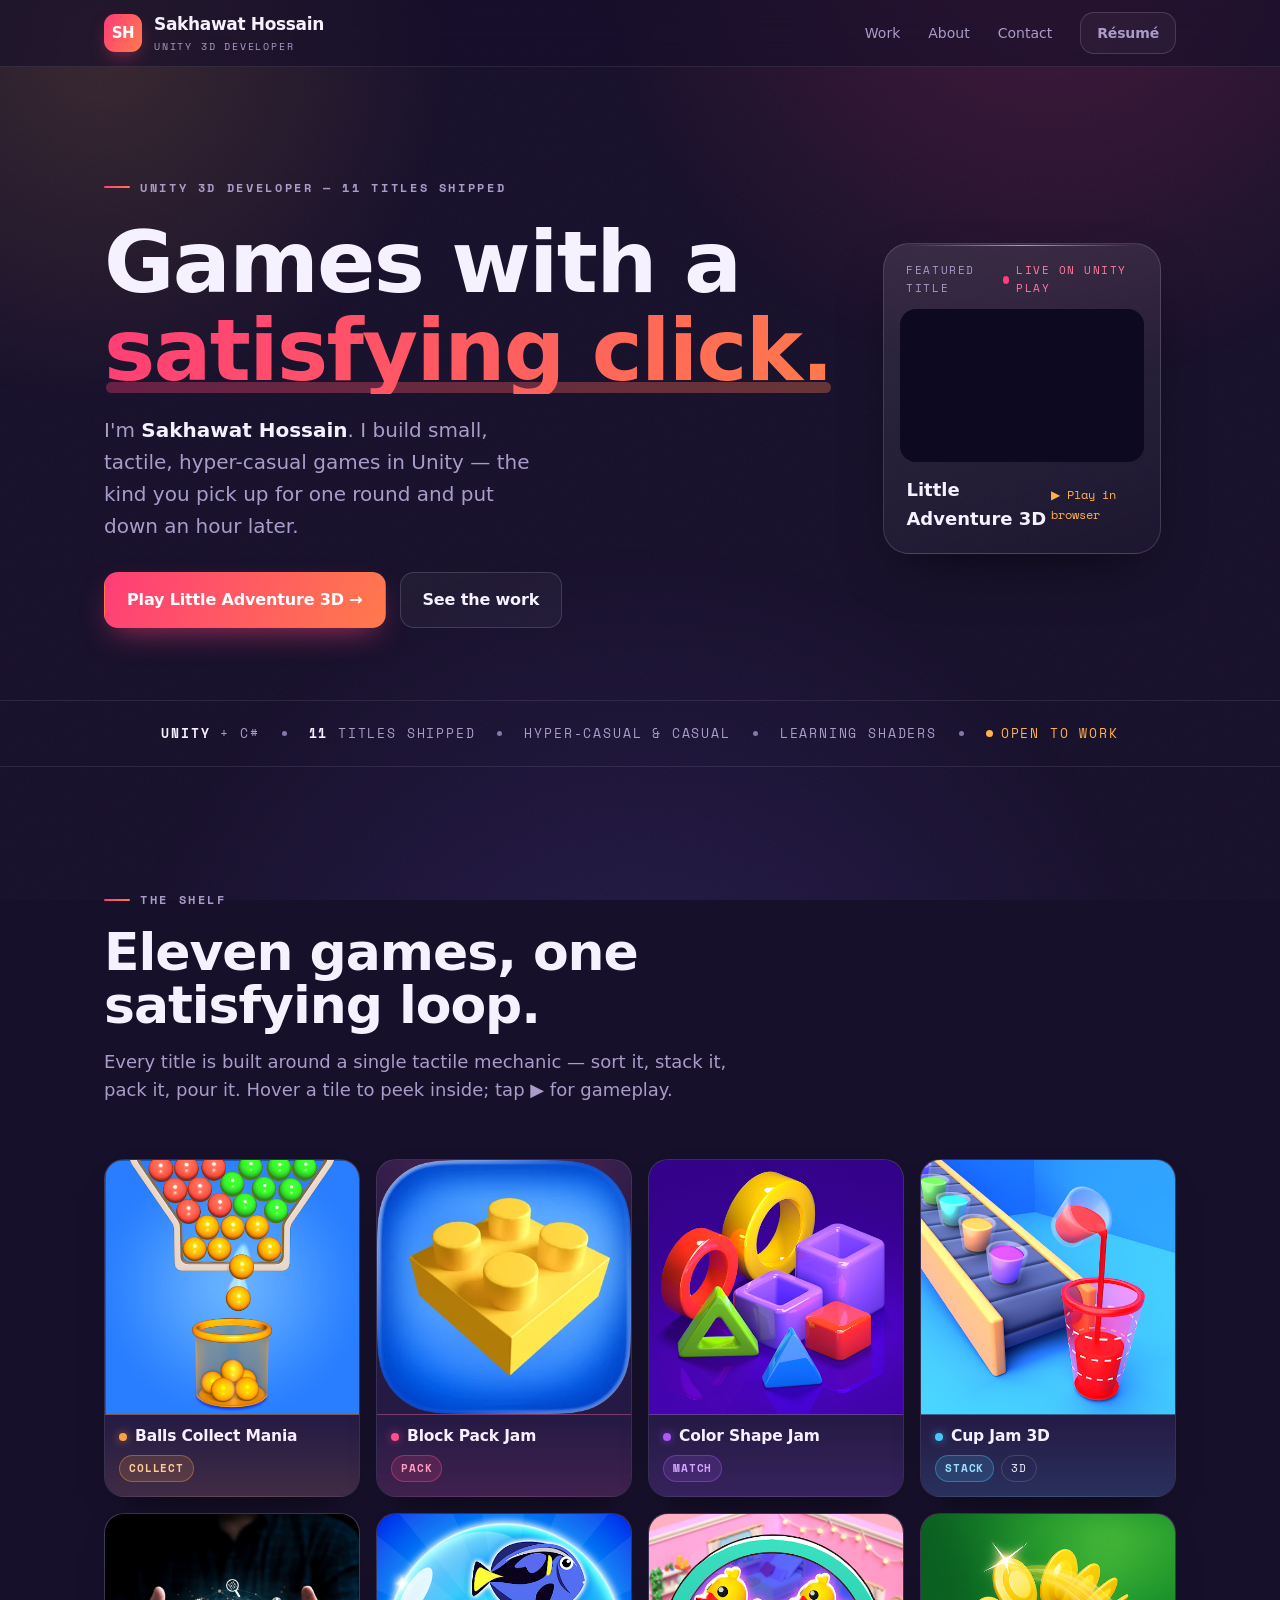
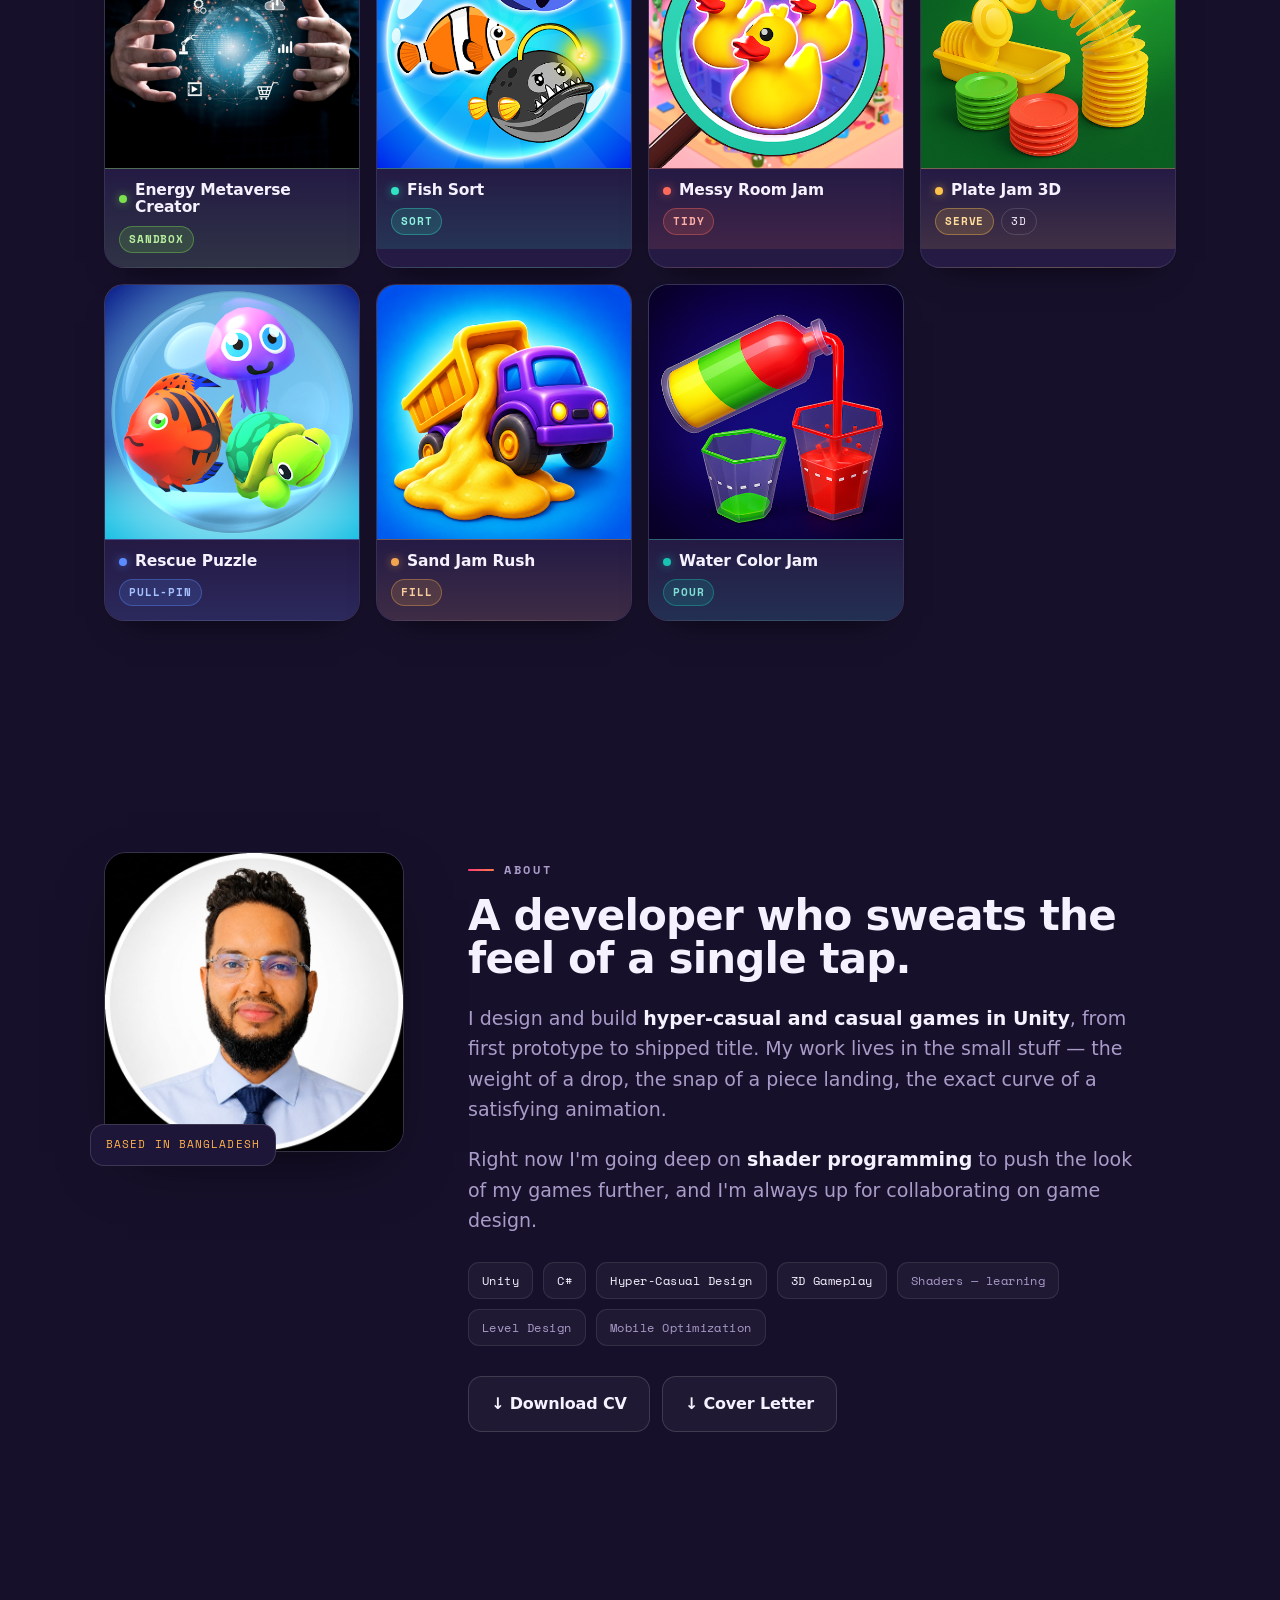
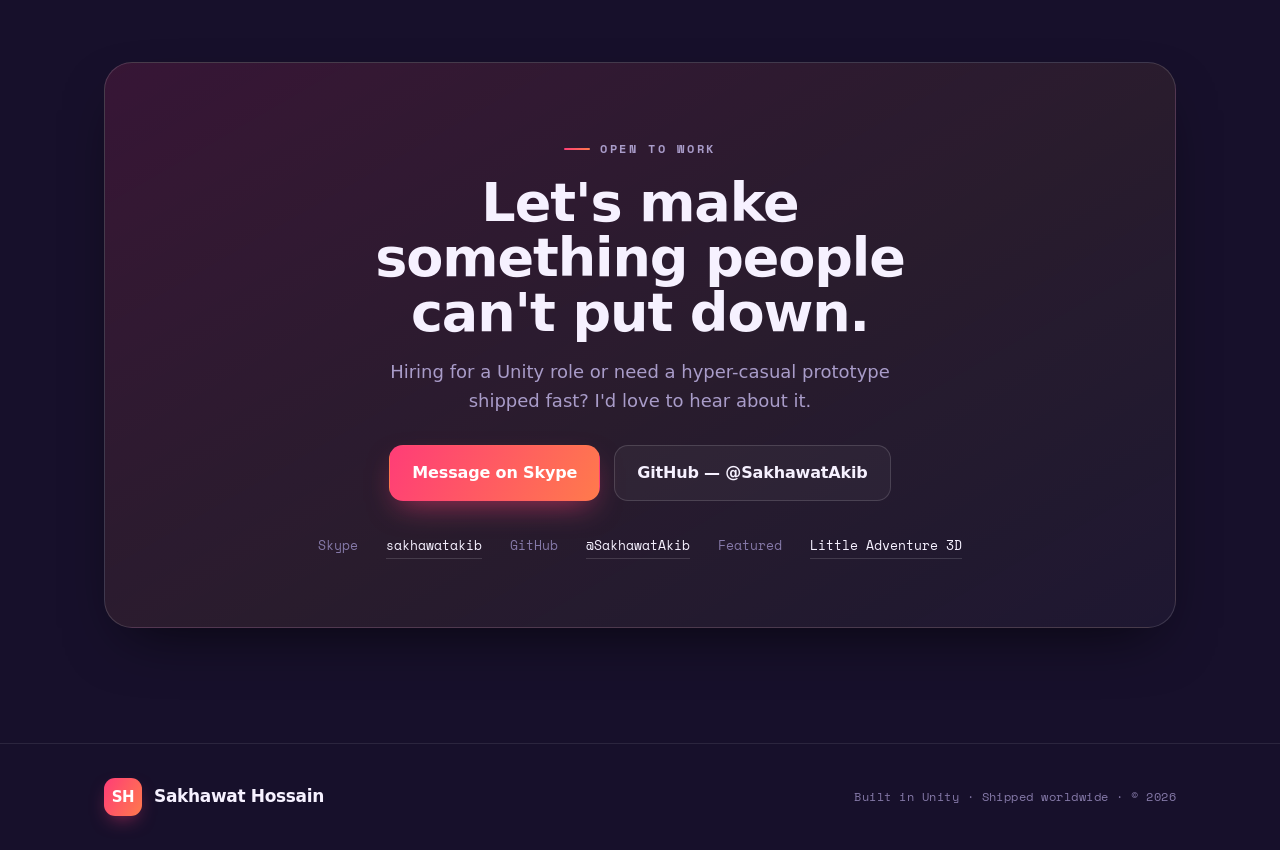
==== index.html @ 4f4357bd "version 1" ====
<!doctype html>
<html lang="en">
<head>
<meta charset="utf-8">
<meta name="viewport" content="width=device-width, initial-scale=1">
<title>Sakhawat Hossain — Unity 3D Game Developer</title>
<meta name="description" content="Sakhawat Hossain — Unity 3D developer building small, tactile, hyper-casual games. Eleven titles shipped, featuring Little Adventure 3D on Unity Play.">

<link rel="preconnect" href="https://api.fontshare.com" crossorigin>
<link href="https://api.fontshare.com/v2/css?f[]=cabinet-grotesk@800,700,500&f[]=satoshi@400,500,700,900&display=swap" rel="stylesheet">
<link rel="preconnect" href="https://fonts.googleapis.com">
<link rel="preconnect" href="https://fonts.gstatic.com" crossorigin>
<link href="https://fonts.googleapis.com/css2?family=Space+Mono:wght@400;700&display=swap" rel="stylesheet">

<style>
:root{
  --ink:#17102B;
  --ink-2:#1E1638;
  --ink-3:#271C48;
  --card:#241A44;
  --line:rgba(255,255,255,.09);
  --line-2:rgba(255,255,255,.14);
  --cream:#F6F1FF;
  --muted:#A99CC9;
  --muted-2:#8579A8;
  --pink:#FF3D77;
  --pink-2:#FF7A9E;
  --tang:#FFB24C;
  --grad:linear-gradient(118deg,#FF3D77 0%,#FF7A4C 100%);
  --shadow:0 24px 60px -24px rgba(0,0,0,.7);
  --pad:clamp(20px,5vw,64px);
  --maxw:1200px;
  --disp:"Cabinet Grotesk",system-ui,sans-serif;
  --body:"Satoshi",system-ui,sans-serif;
  --mono:"Space Mono",ui-monospace,monospace;
}

*{box-sizing:border-box}
html{scroll-behavior:smooth}
body{
  margin:0;
  background:var(--ink);
  color:var(--cream);
  font-family:var(--body);
  font-size:17px;
  line-height:1.6;
  -webkit-font-smoothing:antialiased;
  overflow-x:hidden;
}
/* ambient light + faint tactile grain */
body::before{
  content:"";position:fixed;inset:0;z-index:-2;pointer-events:none;
  background:
    radial-gradient(60vw 60vw at 82% -8%, rgba(255,61,119,.20), transparent 60%),
    radial-gradient(50vw 50vw at 8% 6%, rgba(255,178,76,.14), transparent 55%),
    radial-gradient(70vw 70vw at 50% 120%, rgba(120,90,255,.16), transparent 60%);
}
body::after{
  content:"";position:fixed;inset:0;z-index:-1;pointer-events:none;opacity:.035;
  background-image:url("data:image/svg+xml,%3Csvg xmlns='http://www.w3.org/2000/svg' width='140' height='140'%3E%3Cfilter id='n'%3E%3CfeTurbulence type='fractalNoise' baseFrequency='0.85' numOctaves='2'/%3E%3C/filter%3E%3Crect width='100%25' height='100%25' filter='url(%23n)'/%3E%3C/svg%3E");
}

a{color:inherit;text-decoration:none}
img{max-width:100%;display:block}
h1,h2,h3{margin:0;font-family:var(--disp);font-weight:800;letter-spacing:-.02em;line-height:1.02}

.wrap{max-width:var(--maxw);margin:0 auto;padding-left:var(--pad);padding-right:var(--pad)}

.eyebrow{
  font-family:var(--mono);font-size:12px;font-weight:700;letter-spacing:.22em;
  text-transform:uppercase;color:var(--muted);display:inline-flex;align-items:center;gap:10px;
}
.eyebrow::before{content:"";width:26px;height:2px;background:var(--grad);border-radius:2px}

.btn{
  display:inline-flex;align-items:center;gap:.55em;
  font-family:var(--disp);font-weight:700;font-size:16px;letter-spacing:-.01em;
  padding:14px 22px;border-radius:14px;border:1px solid transparent;cursor:pointer;
  transition:transform .12s cubic-bezier(.2,.8,.2,1), box-shadow .2s, background .2s;
}
.btn-primary{background:var(--grad);color:#fff;box-shadow:0 12px 30px -10px rgba(255,61,119,.6)}
.btn-primary:hover{transform:translateY(-2px)}
.btn-primary:active{transform:translateY(1px) scale(.99)}
.btn-ghost{background:rgba(255,255,255,.04);border-color:var(--line-2);color:var(--cream)}
.btn-ghost:hover{background:rgba(255,255,255,.09);transform:translateY(-2px)}

/* ---------- top bar ---------- */
.topbar{
  position:sticky;top:0;z-index:50;
  backdrop-filter:blur(14px);background:rgba(23,16,43,.62);
  border-bottom:1px solid var(--line);
}
.topbar .wrap{display:flex;align-items:center;justify-content:space-between;height:66px}
.brand{display:flex;align-items:center;gap:12px;font-family:var(--disp);font-weight:800;letter-spacing:-.02em}
.monogram{
  width:38px;height:38px;border-radius:11px;background:var(--grad);
  display:grid;place-items:center;color:#fff;font-size:15px;box-shadow:0 8px 20px -8px rgba(255,61,119,.7);
}
.brand small{display:block;font-family:var(--mono);font-size:10px;font-weight:400;letter-spacing:.18em;color:var(--muted);text-transform:uppercase}
.nav{display:flex;align-items:center;gap:28px}
.nav a{font-size:14px;color:var(--muted);transition:color .18s}
.nav a:hover{color:var(--cream)}
.nav .btn{padding:9px 16px;font-size:14px}
@media (max-width:760px){.nav a.navlink{display:none}}

/* ---------- hero ---------- */
.hero{padding:clamp(48px,8vw,104px) 0 clamp(40px,6vw,72px)}
.hero-grid{display:grid;grid-template-columns:1.05fr .95fr;gap:clamp(28px,4vw,56px);align-items:center}
@media (max-width:900px){.hero-grid{grid-template-columns:1fr;gap:36px}}

/* orchestrated load-in */
@keyframes heroIn{from{opacity:0;transform:translateY(22px)}to{opacity:1;transform:none}}
.hero-copy .eyebrow,
.hero-copy .lede,
.hero-copy .hero-cta,
.hero h1 .line{opacity:0;animation:heroIn .82s cubic-bezier(.2,.8,.2,1) forwards}
.hero-copy .eyebrow{animation-delay:.04s}
.hero h1 .line.l1{animation-delay:.14s}
.hero h1 .line.l2{animation-delay:.26s}
.hero-copy .lede{animation-delay:.44s}
.hero-copy .hero-cta{animation-delay:.56s}

.hero h1{font-size:clamp(44px,7.4vw,86px);margin:22px 0 20px}
.hero h1 .line{display:block}

/* interactive "satisfying click." */
.click{
  position:relative;display:inline-block;cursor:pointer;white-space:nowrap;
  color:transparent;background:var(--grad);-webkit-background-clip:text;background-clip:text;
  transition:filter .2s;
}
.click:hover{filter:brightness(1.1) saturate(1.06)}
.click.pop{animation:clickpop .42s cubic-bezier(.2,1.7,.4,1)}
@keyframes clickpop{0%{transform:scale(1)}28%{transform:scale(.93)}100%{transform:scale(1)}}
.click::after{
  content:"";position:absolute;left:.02em;right:.02em;bottom:.02em;height:.13em;border-radius:99px;
  background:var(--grad);opacity:.34;transform:scaleX(0);transform-origin:left;
  animation:underline 1s .55s cubic-bezier(.2,.8,.2,1) forwards;
}
@keyframes underline{to{transform:scaleX(1)}}
.click .ring{
  position:absolute;width:12px;height:12px;border-radius:50%;border:2px solid var(--pink-2);
  transform:translate(-50%,-50%);pointer-events:none;opacity:.85;
}
@keyframes ringout{to{width:190px;height:190px;opacity:0;border-color:var(--tang)}}

.hero .lede{font-size:clamp(17px,2.1vw,20px);color:var(--muted);max-width:34ch;margin:0 0 30px}
.hero .lede b{color:var(--cream);font-weight:700}
.hero-cta{display:flex;flex-wrap:wrap;gap:14px}

/* featured device */
.feature-wrap{opacity:0;animation:heroIn .9s .48s cubic-bezier(.2,.8,.2,1) forwards}
.feature{
  position:relative;border-radius:26px;padding:16px;
  background:linear-gradient(160deg,rgba(255,255,255,.1),rgba(255,255,255,.02));
  border:1px solid var(--line-2);box-shadow:var(--shadow);
  animation:floaty 7s ease-in-out 1.5s infinite;
}
.feature::before{content:"";position:absolute;left:24px;right:24px;top:1px;height:1px;background:linear-gradient(90deg,transparent,rgba(255,255,255,.55),transparent)}
@keyframes floaty{0%,100%{transform:translateY(0)}50%{transform:translateY(-9px)}}
.feature-label{
  display:flex;align-items:center;justify-content:space-between;
  font-family:var(--mono);font-size:11px;letter-spacing:.14em;text-transform:uppercase;color:var(--muted);
  padding:2px 6px 12px;
}
.feature-label .live{display:inline-flex;align-items:center;gap:7px;color:var(--pink-2)}
.feature-label .dot{width:8px;height:8px;border-radius:50%;background:var(--pink);box-shadow:0 0 0 0 rgba(255,61,119,.7);animation:pulse 2s infinite}
@keyframes pulse{70%{box-shadow:0 0 0 9px rgba(255,61,119,0)}100%{box-shadow:0 0 0 0 rgba(255,61,119,0)}}
.feature-screen{position:relative;display:block;border-radius:16px;overflow:hidden;aspect-ratio:16/10;background:#0d0920}
.feature-screen video{width:100%;height:100%;object-fit:cover;transition:transform .5s}
.feature:hover .feature-screen video{transform:scale(1.04)}
.feature-screen .pbtn{position:absolute;inset:0;display:grid;place-items:center;background:rgba(13,9,32,.22);opacity:0;transition:opacity .3s}
.feature:hover .feature-screen .pbtn,.feature-screen:focus-visible .pbtn{opacity:1}
.feature-screen .pbtn i{
  width:64px;height:64px;border-radius:50%;background:rgba(255,255,255,.18);backdrop-filter:blur(8px);
  border:1px solid rgba(255,255,255,.6);display:grid;place-items:center;color:#fff;font-size:19px;
  padding-left:5px;transform:scale(.82);transition:transform .3s;
}
.feature:hover .feature-screen .pbtn i{transform:scale(1)}
.feature-foot{display:flex;align-items:center;justify-content:space-between;padding:14px 6px 4px}
.feature-foot .t{font-family:var(--disp);font-weight:700;font-size:18px}
.feature-foot .play{font-family:var(--mono);font-size:12px;color:var(--tang);display:inline-flex;gap:6px;align-items:center}

/* ---------- spec line ---------- */
.stats{border-top:1px solid var(--line);border-bottom:1px solid var(--line)}
.specline{
  display:flex;flex-wrap:wrap;align-items:center;justify-content:center;gap:12px 22px;
  padding:22px 0;margin:0;
  font-family:var(--mono);font-size:13px;letter-spacing:.14em;text-transform:uppercase;color:var(--muted);
}
.specline span{white-space:nowrap}
.specline b{color:var(--cream);font-weight:700}
.specline .ok{color:var(--tang);display:inline-flex;align-items:center;gap:8px}
.specline .ok::before{content:"";width:7px;height:7px;border-radius:50%;background:var(--tang);box-shadow:0 0 0 0 rgba(255,178,76,.6);animation:pulse 2.4s infinite}
.specline i{width:5px;height:5px;border-radius:50%;background:var(--muted-2);flex:0 0 auto}
@media (max-width:560px){.specline i{display:none}}

/* ---------- section scaffold ---------- */
.section{padding:clamp(64px,9vw,120px) 0}
.section-head{max-width:640px;margin-bottom:clamp(34px,5vw,54px)}
.section-head h2{font-size:clamp(32px,5vw,52px);margin:16px 0 0}
.section-head p{color:var(--muted);font-size:18px;margin:16px 0 0}

/* ---------- the shelf (game grid) ---------- */
.shelf{display:grid;grid-template-columns:repeat(4,1fr);gap:16px}
@media (max-width:1000px){.shelf{grid-template-columns:repeat(3,1fr)}}
@media (max-width:680px){.shelf{grid-template-columns:repeat(2,1fr)}}
@media (max-width:420px){.shelf{grid-template-columns:1fr}}

.tile{
  position:relative;border-radius:20px;overflow:hidden;
  background:
    radial-gradient(120% 90% at 50% -10%, color-mix(in srgb,var(--hue) 26%, transparent), transparent 60%),
    var(--card);
  border:1px solid var(--line);
  box-shadow:0 16px 34px -22px rgba(0,0,0,.9);
  transition:transform .22s cubic-bezier(.2,.9,.2,1.2), box-shadow .22s, border-color .22s;
  cursor:pointer;
  /* snap-in initial state (JS toggles .in) */
  opacity:0;transform:translateY(26px) scale(.94);
}
.tile.in{opacity:1;transform:none;transition:opacity .5s ease, transform .62s cubic-bezier(.18,1.25,.35,1)}
.tile:hover{transform:translateY(-6px);border-color:color-mix(in srgb,var(--hue) 60%, var(--line-2));box-shadow:0 26px 50px -22px color-mix(in srgb,var(--hue) 55%, black)}

.tile-art{position:relative;aspect-ratio:1/1;overflow:hidden}
.tile-art img{position:absolute;inset:0;width:100%;height:100%;object-fit:cover}
.tile-icon{z-index:1;transition:transform .4s, opacity .4s}
.tile-shot{opacity:0;transform:scale(1.06);transition:opacity .4s, transform .6s}
.tile:hover .tile-icon{opacity:0;transform:scale(1.08)}
.tile:hover .tile-shot{opacity:1;transform:scale(1)}

.tile-meta{
  display:flex;flex-direction:column;gap:9px;padding:13px 14px 14px;
  background:linear-gradient(0deg, color-mix(in srgb,var(--hue) 13%, var(--card)), var(--card));
  border-top:1px solid color-mix(in srgb,var(--hue) 24%, var(--line));
}
.tile-name{
  font-family:var(--disp);font-weight:700;font-size:15.5px;letter-spacing:-.01em;line-height:1.14;
  display:flex;align-items:center;gap:8px;
}
.tile-name::before{content:"";width:8px;height:8px;border-radius:50%;background:var(--hue);flex:0 0 auto;box-shadow:0 0 10px -1px var(--hue)}
.tile-tags{display:flex;gap:7px;flex-wrap:wrap}
.mtag{
  font-family:var(--mono);font-size:10.5px;font-weight:700;letter-spacing:.08em;text-transform:uppercase;
  padding:4px 9px;border-radius:999px;
  color:color-mix(in srgb, var(--hue) 55%, white);
  background:color-mix(in srgb, var(--hue) 15%, transparent);
  border:1px solid color-mix(in srgb, var(--hue) 38%, transparent);
}
.dim{
  font-family:var(--mono);font-size:10.5px;letter-spacing:.08em;text-transform:uppercase;
  padding:4px 9px;border-radius:999px;color:var(--cream);border:1px solid var(--line-2);
}
.tile-play{
  position:absolute;top:12px;right:12px;z-index:4;width:36px;height:36px;border-radius:50%;
  display:grid;place-items:center;font-size:12px;color:#0d0920;background:rgba(255,255,255,.92);
  opacity:0;transform:scale(.7);transition:opacity .22s, transform .22s;
}
.tile:hover .tile-play,.tile:focus-within .tile-play{opacity:1;transform:scale(1)}
.tile-play:hover{background:#fff}

/* ---------- about ---------- */
.about-grid{display:grid;grid-template-columns:300px 1fr;gap:clamp(30px,5vw,64px);align-items:start}
@media (max-width:800px){.about-grid{grid-template-columns:1fr;gap:34px}}
.portrait{position:relative}
.portrait img{border-radius:22px;border:1px solid var(--line-2);box-shadow:var(--shadow);width:100%;aspect-ratio:1/1;object-fit:cover}
.portrait .badge{
  position:absolute;bottom:-14px;left:-14px;background:var(--ink-2);border:1px solid var(--line-2);
  border-radius:14px;padding:11px 15px;font-family:var(--mono);font-size:11px;letter-spacing:.1em;
  text-transform:uppercase;color:var(--tang);box-shadow:var(--shadow);
}
.about-body p{font-size:19px;color:var(--muted);margin:0 0 20px;max-width:56ch}
.about-body p b{color:var(--cream);font-weight:700}
.chips{display:flex;flex-wrap:wrap;gap:10px;margin:26px 0 30px}
.chip{
  font-family:var(--mono);font-size:12px;letter-spacing:.04em;padding:8px 13px;border-radius:11px;
  background:rgba(255,255,255,.04);border:1px solid var(--line);color:var(--cream);
}
.chip.soft{color:var(--muted)}
.dl-row{display:flex;flex-wrap:wrap;gap:12px}

/* ---------- contact ---------- */
.contact{position:relative}
.contact-card{
  border-radius:28px;padding:clamp(34px,6vw,68px);
  background:linear-gradient(150deg,rgba(255,61,119,.14),rgba(255,178,76,.08) 55%,rgba(255,255,255,.03));
  border:1px solid var(--line-2);box-shadow:var(--shadow);text-align:center;
}
.contact-card h2{font-size:clamp(30px,5vw,54px);max-width:16ch;margin:16px auto 0}
.contact-card p{color:var(--muted);font-size:18px;margin:18px auto 30px;max-width:44ch}
.contact-cta{display:flex;flex-wrap:wrap;gap:14px;justify-content:center}
.reachrow{display:flex;flex-wrap:wrap;gap:8px 28px;justify-content:center;margin-top:34px;font-family:var(--mono);font-size:13px;color:var(--muted)}
.reachrow a{color:var(--cream);border-bottom:1px solid var(--line-2);padding-bottom:2px}
.reachrow a:hover{border-color:var(--pink)}
.reachrow span{color:var(--muted-2)}

/* ---------- footer ---------- */
footer{border-top:1px solid var(--line);padding:34px 0}
footer .wrap{display:flex;flex-wrap:wrap;gap:14px;align-items:center;justify-content:space-between}
footer .fnote{font-family:var(--mono);font-size:12px;color:var(--muted-2);letter-spacing:.04em}

/* ---------- video lightbox ---------- */
.lightbox{position:fixed;inset:0;z-index:100;display:none;place-items:center;padding:clamp(16px,4vw,40px);
  background:rgba(8,5,20,.84);backdrop-filter:blur(12px)}
.lightbox.open{display:grid;animation:lbin .24s ease}
@keyframes lbin{from{opacity:0}to{opacity:1}}
.lb-stage{position:relative;width:min(880px,100%);animation:lbpop .34s cubic-bezier(.2,1.3,.4,1)}
@keyframes lbpop{from{opacity:0;transform:translateY(14px) scale(.97)}to{opacity:1;transform:none}}
.lb-title{font-family:var(--mono);font-size:12px;letter-spacing:.16em;text-transform:uppercase;color:var(--muted);margin-bottom:12px;text-align:center}
.lb-title b{color:var(--cream);font-weight:700}
.lb-stage video{width:100%;max-height:74vh;border-radius:16px;background:#000;border:1px solid var(--line-2);box-shadow:var(--shadow);display:block}
.lb-close{position:fixed;top:18px;right:20px;width:46px;height:46px;border-radius:50%;
  background:rgba(255,255,255,.08);border:1px solid var(--line-2);color:var(--cream);font-size:17px;cursor:pointer;z-index:101;
  display:grid;place-items:center;transition:background .2s,transform .2s}
.lb-close:hover{background:rgba(255,255,255,.18);transform:rotate(90deg)}

:focus-visible{outline:3px solid var(--pink-2);outline-offset:3px;border-radius:6px}

@media (prefers-reduced-motion:reduce){
  html{scroll-behavior:auto}
  *,*::before,*::after{animation-duration:.001ms!important;animation-iteration-count:1!important;transition-duration:.001ms!important}
  .tile{opacity:1;transform:none}
  .feature-wrap,.hero-copy .eyebrow,.hero-copy .lede,.hero-copy .hero-cta,.hero h1 .line{opacity:1}
}
</style>
</head>
<body>

<header class="topbar">
  <div class="wrap">
    <a class="brand" href="#top">
      <span class="monogram">SH</span>
      <span>Sakhawat Hossain<small>Unity 3D Developer</small></span>
    </a>
    <nav class="nav">
      <a class="navlink" href="#work">Work</a>
      <a class="navlink" href="#about">About</a>
      <a class="navlink" href="#contact">Contact</a>
      <a class="btn btn-ghost" href="Sakhawat_Hossain_CV.pdf" target="_blank" rel="noopener">Résumé</a>
    </nav>
  </div>
</header>

<main id="top">

  <!-- HERO -->
  <section class="hero">
    <div class="wrap hero-grid">
      <div class="hero-copy">
        <span class="eyebrow">Unity 3D Developer — 11 Titles Shipped</span>
        <h1>
          <span class="line l1">Games with a</span>
          <span class="line l2"><span class="click" tabindex="0" role="button" aria-label="satisfying click — tap for a satisfying pop">satisfying click.</span></span>
        </h1>
        <p class="lede">I'm <b>Sakhawat Hossain</b>. I build small, tactile, hyper-casual games in Unity — the kind you pick up for one round and put down an hour later.</p>
        <div class="hero-cta">
          <a class="btn btn-primary" href="https://play.unity.com/en/games/c1a7f93d-f002-45d3-813c-6ad9d46719ca/little-adventure-3d" target="_blank" rel="noopener">Play Little Adventure 3D →</a>
          <a class="btn btn-ghost" href="#work">See the work</a>
        </div>
      </div>

      <div class="feature-wrap">
        <div class="feature">
          <div class="feature-label">
            <span>Featured Title</span>
            <span class="live"><span class="dot"></span>Live on Unity Play</span>
          </div>
          <a class="feature-screen" href="https://play.unity.com/en/games/c1a7f93d-f002-45d3-813c-6ad9d46719ca/little-adventure-3d" target="_blank" rel="noopener" aria-label="Play Little Adventure 3D on Unity Play">
            <video src="Show%20Case%20Video.mp4" autoplay muted loop playsinline preload="metadata" aria-hidden="true"></video>
            <span class="pbtn"><i>▶</i></span>
          </a>
          <div class="feature-foot">
            <span class="t">Little Adventure 3D</span>
            <span class="play">▶ Play in browser</span>
          </div>
        </div>
      </div>
    </div>
  </section>

  <!-- SPEC LINE -->
  <section class="stats">
    <div class="wrap">
      <p class="specline">
        <span><b>Unity</b> + C#</span><i></i>
        <span><b>11</b> titles shipped</span><i></i>
        <span>Hyper-casual &amp; casual</span><i></i>
        <span>Learning shaders</span><i></i>
        <span class="ok">Open to work</span>
      </p>
    </div>
  </section>

  <!-- WORK -->
  <section class="section" id="work">
    <div class="wrap">
      <div class="section-head">
        <span class="eyebrow">The Shelf</span>
        <h2>Eleven games, one satisfying loop.</h2>
        <p>Every title is built around a single tactile mechanic — sort it, stack it, pack it, pour it. Hover a tile to peek inside; tap ▶ for gameplay.</p>
      </div>

      <div class="shelf" id="shelf">

        <article class="tile" style="--hue:#FF9F45">
          <div class="tile-art">
            <img class="tile-icon" src="Game%20Icons/Balls%20Collect%20Mania/download.png" alt="Balls Collect Mania icon" loading="lazy">
            <img class="tile-shot" src="Game%20Screenshoot/Balls%20Collect%20Mania/1.png" alt="" aria-hidden="true" loading="lazy">
          </div>
          <div class="tile-meta">
            <h3 class="tile-name">Balls Collect Mania</h3>
            <div class="tile-tags"><span class="mtag">Collect</span></div>
          </div>
          <a class="tile-play" href="Game%20Video/Balls%20Collect%20Mania.mp4" target="_blank" rel="noopener" aria-label="Watch Balls Collect Mania gameplay">▶</a>
        </article>

        <article class="tile" style="--hue:#FF4D8D">
          <div class="tile-art">
            <img class="tile-icon" src="Game%20Icons/Block%20Pack%20Jam/download.png" alt="Block Pack Jam icon" loading="lazy">
            <img class="tile-shot" src="Game%20Screenshoot/Block%20Pack%20Jam/1.png" alt="" aria-hidden="true" loading="lazy">
          </div>
          <div class="tile-meta">
            <h3 class="tile-name">Block Pack Jam</h3>
            <div class="tile-tags"><span class="mtag">Pack</span></div>
          </div>
          <a class="tile-play" href="Game%20Video/Block%20Pack%20Mania.mp4" target="_blank" rel="noopener" aria-label="Watch Block Pack Jam gameplay">▶</a>
        </article>

        <article class="tile" style="--hue:#B057FF">
          <div class="tile-art">
            <img class="tile-icon" src="Game%20Icons/Color%20Shape%20Jam/download%20(1).png" alt="Color Shape Jam icon" loading="lazy">
            <img class="tile-shot" src="Game%20Screenshoot/Color%20Shape%20Jam/1.png" alt="" aria-hidden="true" loading="lazy">
          </div>
          <div class="tile-meta">
            <h3 class="tile-name">Color Shape Jam</h3>
            <div class="tile-tags"><span class="mtag">Match</span></div>
          </div>
          <a class="tile-play" href="Game%20Video/Color%20Shape%20Jam.mp4" target="_blank" rel="noopener" aria-label="Watch Color Shape Jam gameplay">▶</a>
        </article>

        <article class="tile" style="--hue:#46C7FF">
          <div class="tile-art">
            <img class="tile-icon" src="Game%20Icons/Cup%20Jam%203D/download.png" alt="Cup Jam 3D icon" loading="lazy">
            <img class="tile-shot" src="Game%20Screenshoot/Cup%20Jam%203D/1.png" alt="" aria-hidden="true" loading="lazy">
          </div>
          <div class="tile-meta">
            <h3 class="tile-name">Cup Jam 3D</h3>
            <div class="tile-tags"><span class="mtag">Stack</span><span class="dim">3D</span></div>
          </div>
          <a class="tile-play" href="Game%20Video/Cup%20Jam%203D.mp4" target="_blank" rel="noopener" aria-label="Watch Cup Jam 3D gameplay">▶</a>
        </article>

        <article class="tile" style="--hue:#7BE04E">
          <div class="tile-art">
            <img class="tile-icon" src="Game%20Icons/Energy%20Metaverse%20Creator/download%20(1).png" alt="Energy Metaverse Creator icon" loading="lazy">
            <img class="tile-shot" src="Game%20Screenshoot/Energy%20Metaverse%20Creator/1.png" alt="" aria-hidden="true" loading="lazy">
          </div>
          <div class="tile-meta">
            <h3 class="tile-name">Energy Metaverse Creator</h3>
            <div class="tile-tags"><span class="mtag">Sandbox</span></div>
          </div>
          <a class="tile-play" href="Game%20Video/Energy%20Metaverse%20Creator.mp4" target="_blank" rel="noopener" aria-label="Watch Energy Metaverse Creator gameplay">▶</a>
        </article>

        <article class="tile" style="--hue:#2FE3C3">
          <div class="tile-art">
            <img class="tile-icon" src="Game%20Icons/Fish%20Sort/download.png" alt="Fish Sort icon" loading="lazy">
            <img class="tile-shot" src="Game%20Screenshoot/Fish%20Sort/1.png" alt="" aria-hidden="true" loading="lazy">
          </div>
          <div class="tile-meta">
            <h3 class="tile-name">Fish Sort</h3>
            <div class="tile-tags"><span class="mtag">Sort</span></div>
          </div>
          <a class="tile-play" href="Game%20Video/Fish%20Sort.mp4" target="_blank" rel="noopener" aria-label="Watch Fish Sort gameplay">▶</a>
        </article>

        <article class="tile" style="--hue:#FF6B5B">
          <div class="tile-art">
            <img class="tile-icon" src="Game%20Icons/Messy%20Room%20Jam/download%20(1).png" alt="Messy Room Jam icon" loading="lazy">
            <img class="tile-shot" src="Game%20Screenshoot/Messy%20Room%20Jam/1.png" alt="" aria-hidden="true" loading="lazy">
          </div>
          <div class="tile-meta">
            <h3 class="tile-name">Messy Room Jam</h3>
            <div class="tile-tags"><span class="mtag">Tidy</span></div>
          </div>
          <a class="tile-play" href="Game%20Video/Messy%20Room%20Jam.mp4" target="_blank" rel="noopener" aria-label="Watch Messy Room Jam gameplay">▶</a>
        </article>

        <article class="tile" style="--hue:#FFC24B">
          <div class="tile-art">
            <img class="tile-icon" src="Game%20Icons/Plate%20Jam%203D/download%20(1).png" alt="Plate Jam 3D icon" loading="lazy">
            <img class="tile-shot" src="Game%20Screenshoot/Plate%20Jam%203D/1.png" alt="" aria-hidden="true" loading="lazy">
          </div>
          <div class="tile-meta">
            <h3 class="tile-name">Plate Jam 3D</h3>
            <div class="tile-tags"><span class="mtag">Serve</span><span class="dim">3D</span></div>
          </div>
          <a class="tile-play" href="Game%20Video/Plate%20Jam%203D.mp4" target="_blank" rel="noopener" aria-label="Watch Plate Jam 3D gameplay">▶</a>
        </article>

        <article class="tile" style="--hue:#5B8CFF">
          <div class="tile-art">
            <img class="tile-icon" src="Game%20Icons/Rescue%20Puzzle/download.png" alt="Rescue Puzzle icon" loading="lazy">
            <img class="tile-shot" src="Game%20Screenshoot/Rescue%20Puzzle/1.png" alt="" aria-hidden="true" loading="lazy">
          </div>
          <div class="tile-meta">
            <h3 class="tile-name">Rescue Puzzle</h3>
            <div class="tile-tags"><span class="mtag">Pull-Pin</span></div>
          </div>
          <a class="tile-play" href="Game%20Video/Rescue%20Puzzle.mp4" target="_blank" rel="noopener" aria-label="Watch Rescue Puzzle gameplay">▶</a>
        </article>

        <article class="tile" style="--hue:#F2A54E">
          <div class="tile-art">
            <img class="tile-icon" src="Game%20Icons/Sand%20Jam%20Rush/download.png" alt="Sand Jam Rush icon" loading="lazy">
            <img class="tile-shot" src="Game%20Screenshoot/Sand%20Jam%20Rush/1.png" alt="" aria-hidden="true" loading="lazy">
          </div>
          <div class="tile-meta">
            <h3 class="tile-name">Sand Jam Rush</h3>
            <div class="tile-tags"><span class="mtag">Fill</span></div>
          </div>
          <a class="tile-play" href="Game%20Video/Sand%20Jam%20Rush.mp4" target="_blank" rel="noopener" aria-label="Watch Sand Jam Rush gameplay">▶</a>
        </article>

        <article class="tile" style="--hue:#19C3B3">
          <div class="tile-art">
            <img class="tile-icon" src="Game%20Icons/Water%20Color%20Jam/download.png" alt="Water Color Jam icon" loading="lazy">
            <img class="tile-shot" src="Game%20Screenshoot/Water%20Color%20Jam/1.png" alt="" aria-hidden="true" loading="lazy">
          </div>
          <div class="tile-meta">
            <h3 class="tile-name">Water Color Jam</h3>
            <div class="tile-tags"><span class="mtag">Pour</span></div>
          </div>
          <a class="tile-play" href="Game%20Video/Water%20Color%20Jam.mp4" target="_blank" rel="noopener" aria-label="Watch Water Color Jam gameplay">▶</a>
        </article>

      </div>
    </div>
  </section>

  <!-- ABOUT -->
  <section class="section" id="about">
    <div class="wrap about-grid">
      <div class="portrait">
        <img src="Profile%20Picture.jpg" alt="Portrait of Sakhawat Hossain">
        <span class="badge">Based in Bangladesh</span>
      </div>
      <div class="about-body">
        <span class="eyebrow">About</span>
        <h2 style="font-size:clamp(28px,4vw,42px);margin:16px 0 22px">A developer who sweats the feel of a single tap.</h2>
        <p>I design and build <b>hyper-casual and casual games in Unity</b>, from first prototype to shipped title. My work lives in the small stuff — the weight of a drop, the snap of a piece landing, the exact curve of a satisfying animation.</p>
        <p>Right now I'm going deep on <b>shader programming</b> to push the look of my games further, and I'm always up for collaborating on game design.</p>
        <div class="chips">
          <span class="chip">Unity</span>
          <span class="chip">C#</span>
          <span class="chip">Hyper-Casual Design</span>
          <span class="chip">3D Gameplay</span>
          <span class="chip soft">Shaders — learning</span>
          <span class="chip soft">Level Design</span>
          <span class="chip soft">Mobile Optimization</span>
        </div>
        <div class="dl-row">
          <a class="btn btn-ghost" href="Sakhawat_Hossain_CV.pdf" target="_blank" rel="noopener">↓ Download CV</a>
          <a class="btn btn-ghost" href="Cover%20Letter.pdf" target="_blank" rel="noopener">↓ Cover Letter</a>
        </div>
      </div>
    </div>
  </section>

  <!-- CONTACT -->
  <section class="section contact" id="contact">
    <div class="wrap">
      <div class="contact-card">
        <span class="eyebrow" style="justify-content:center">Open to work</span>
        <h2>Let's make something people can't put down.</h2>
        <p>Hiring for a Unity role or need a hyper-casual prototype shipped fast? I'd love to hear about it.</p>
        <div class="contact-cta">
          <a class="btn btn-primary" href="skype:sakhawatakib?chat">Message on Skype</a>
          <a class="btn btn-ghost" href="https://github.com/SakhawatAkib" target="_blank" rel="noopener">GitHub — @SakhawatAkib</a>
        </div>
        <div class="reachrow">
          <span>Skype</span> <a href="skype:sakhawatakib?chat">sakhawatakib</a>
          <span>GitHub</span> <a href="https://github.com/SakhawatAkib" target="_blank" rel="noopener">@SakhawatAkib</a>
          <span>Featured</span> <a href="https://play.unity.com/en/games/c1a7f93d-f002-45d3-813c-6ad9d46719ca/little-adventure-3d" target="_blank" rel="noopener">Little Adventure 3D</a>
        </div>
      </div>
    </div>
  </section>

</main>

<footer>
  <div class="wrap">
    <div class="brand"><span class="monogram">SH</span><span>Sakhawat Hossain</span></div>
    <div class="fnote">Built in Unity · Shipped worldwide · © 2026</div>
  </div>
</footer>

<!-- video player -->
<div class="lightbox" id="lightbox" role="dialog" aria-modal="true" aria-label="Gameplay video" aria-hidden="true">
  <button class="lb-close" id="lbClose" aria-label="Close video">✕</button>
  <div class="lb-stage">
    <p class="lb-title" id="lbTitle"></p>
    <video id="lbVideo" controls playsinline preload="metadata"></video>
  </div>
</div>

<script>
var REDUCE = window.matchMedia('(prefers-reduced-motion: reduce)').matches;

/* 1. snap-in game grid */
(function(){
  var tiles = Array.prototype.slice.call(document.querySelectorAll('.tile'));
  if(REDUCE || !('IntersectionObserver' in window)){
    tiles.forEach(function(t){t.classList.add('in')});
    return;
  }
  var io = new IntersectionObserver(function(entries){
    entries.forEach(function(e){
      if(e.isIntersecting){
        var t = e.target, i = tiles.indexOf(t);
        t.style.transitionDelay = ((i % 4) * 60 + Math.floor(i/4)*40) + 'ms';
        t.classList.add('in');
        io.unobserve(t);
      }
    });
  }, {threshold:.15, rootMargin:'0px 0px -8% 0px'});
  tiles.forEach(function(t){io.observe(t)});
})();

/* 2. "satisfying click." — a click you can feel */
(function(){
  var word = document.querySelector('.click');
  if(!word) return;
  function pop(){ if(REDUCE) return; word.classList.remove('pop'); void word.offsetWidth; word.classList.add('pop'); }
  function ring(x,y){
    if(REDUCE) return;
    var r = document.createElement('span');
    r.className = 'ring';
    r.style.left = x+'px'; r.style.top = y+'px';
    r.style.animation = 'ringout .62s ease-out forwards';
    word.appendChild(r);
    setTimeout(function(){ r.remove(); }, 640);
  }
  word.addEventListener('click', function(e){
    var b = word.getBoundingClientRect();
    ring(e.clientX - b.left, e.clientY - b.top);
    pop();
  });
  word.addEventListener('keydown', function(e){
    if(e.key === 'Enter' || e.key === ' '){ e.preventDefault(); ring(word.clientWidth/2, word.clientHeight/2); pop(); }
  });
  if(!REDUCE) setTimeout(pop, 1500); /* show it's alive once the hero settles */
})();

/* 3. play gameplay videos in the browser */
(function(){
  var lb = document.getElementById('lightbox'),
      video = document.getElementById('lbVideo'),
      title = document.getElementById('lbTitle'),
      closeBtn = document.getElementById('lbClose'),
      lastFocus = null;

  function open(src, name, origin){
    lastFocus = origin || null;
    video.src = src;
    title.innerHTML = 'Now playing — <b>' + name + '</b>';
    lb.classList.add('open');
    lb.setAttribute('aria-hidden','false');
    document.body.style.overflow = 'hidden';
    var p = video.play(); if(p && p.catch) p.catch(function(){});
    closeBtn.focus();
  }
  function close(){
    lb.classList.remove('open');
    lb.setAttribute('aria-hidden','true');
    video.pause();
    video.removeAttribute('src');
    video.load();
    document.body.style.overflow = '';
    if(lastFocus && lastFocus.focus) lastFocus.focus();
  }

  document.addEventListener('click', function(e){
    var tile = e.target.closest('.tile');
    if(tile){
      var a = tile.querySelector('.tile-play');
      if(a){
        e.preventDefault();
        var name = tile.querySelector('.tile-name');
        open(a.getAttribute('href'), name ? name.textContent.trim() : 'Gameplay', a);
      }
      return;
    }
    if(e.target === lb || e.target.closest('#lbClose')) close();
  });
  document.addEventListener('keydown', function(e){
    if(e.key === 'Escape' && lb.classList.contains('open')) close();
  });
})();
</script>
</body>
</html>
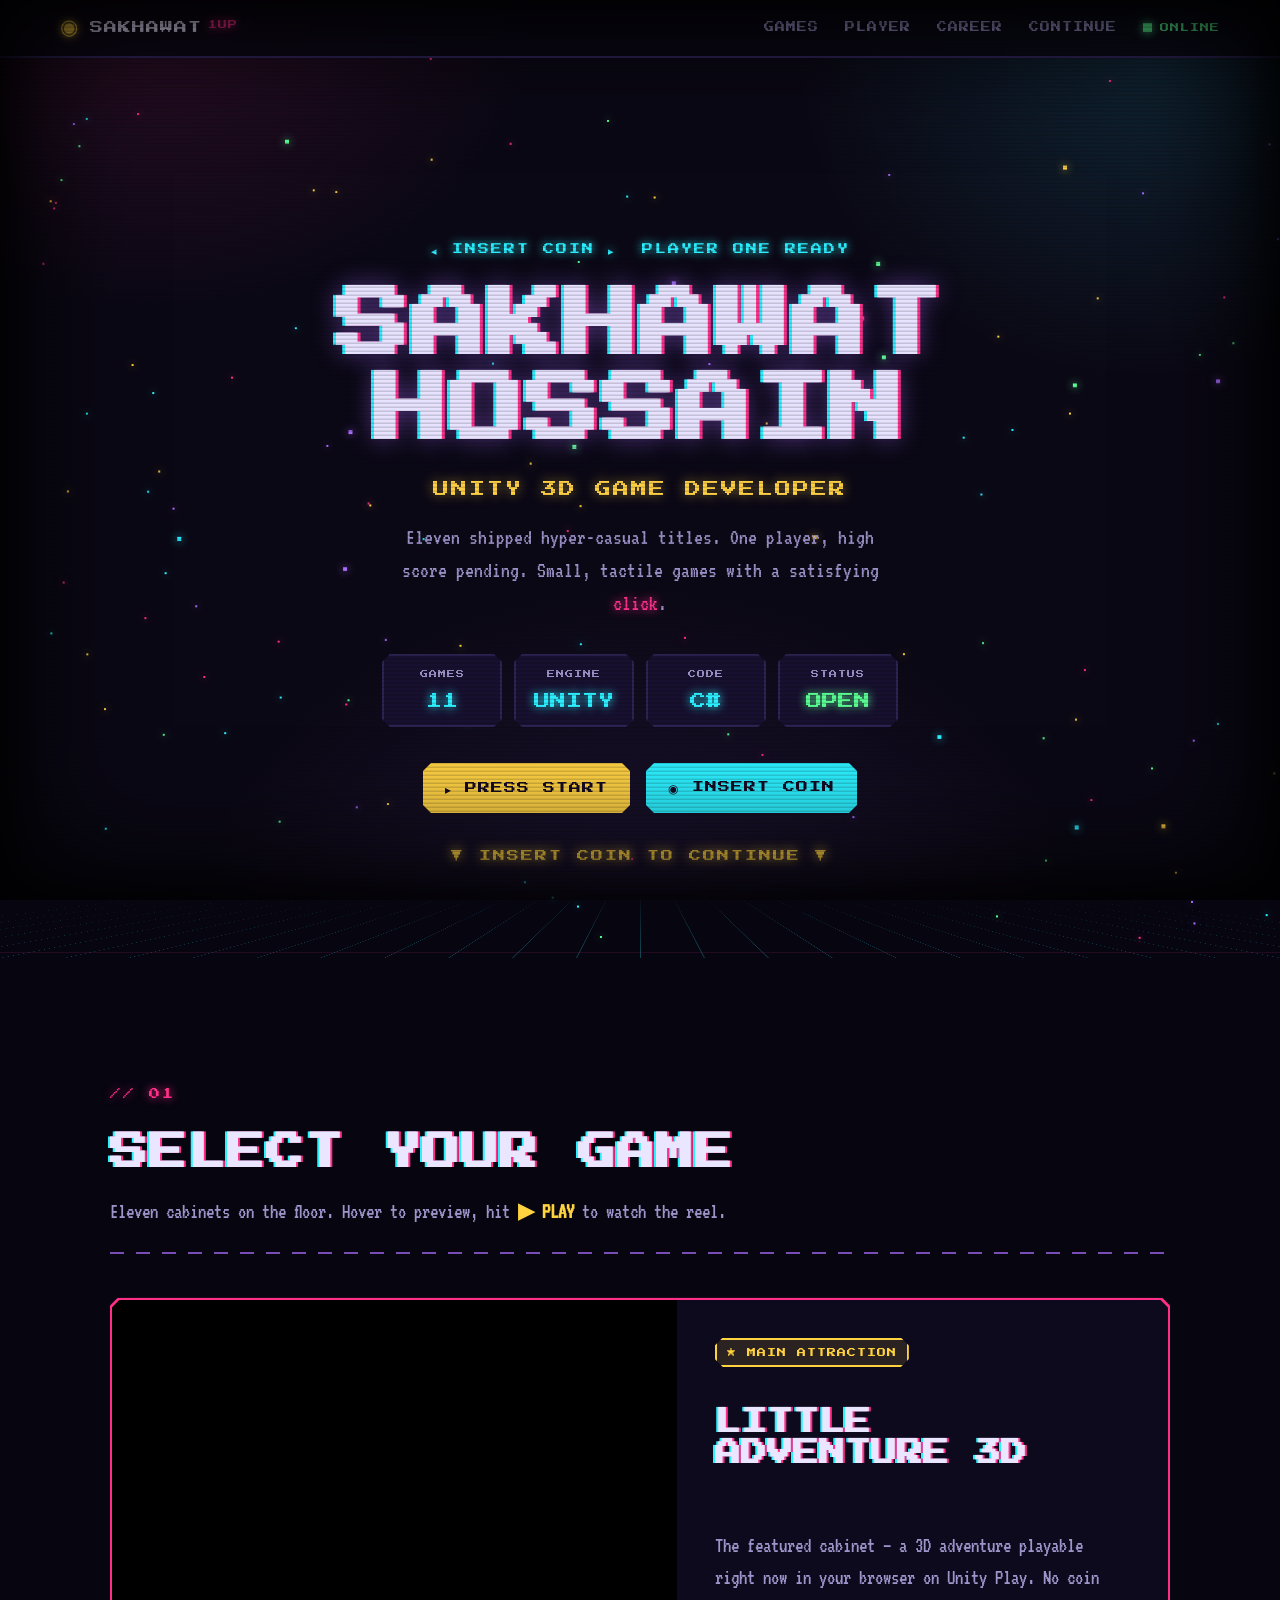
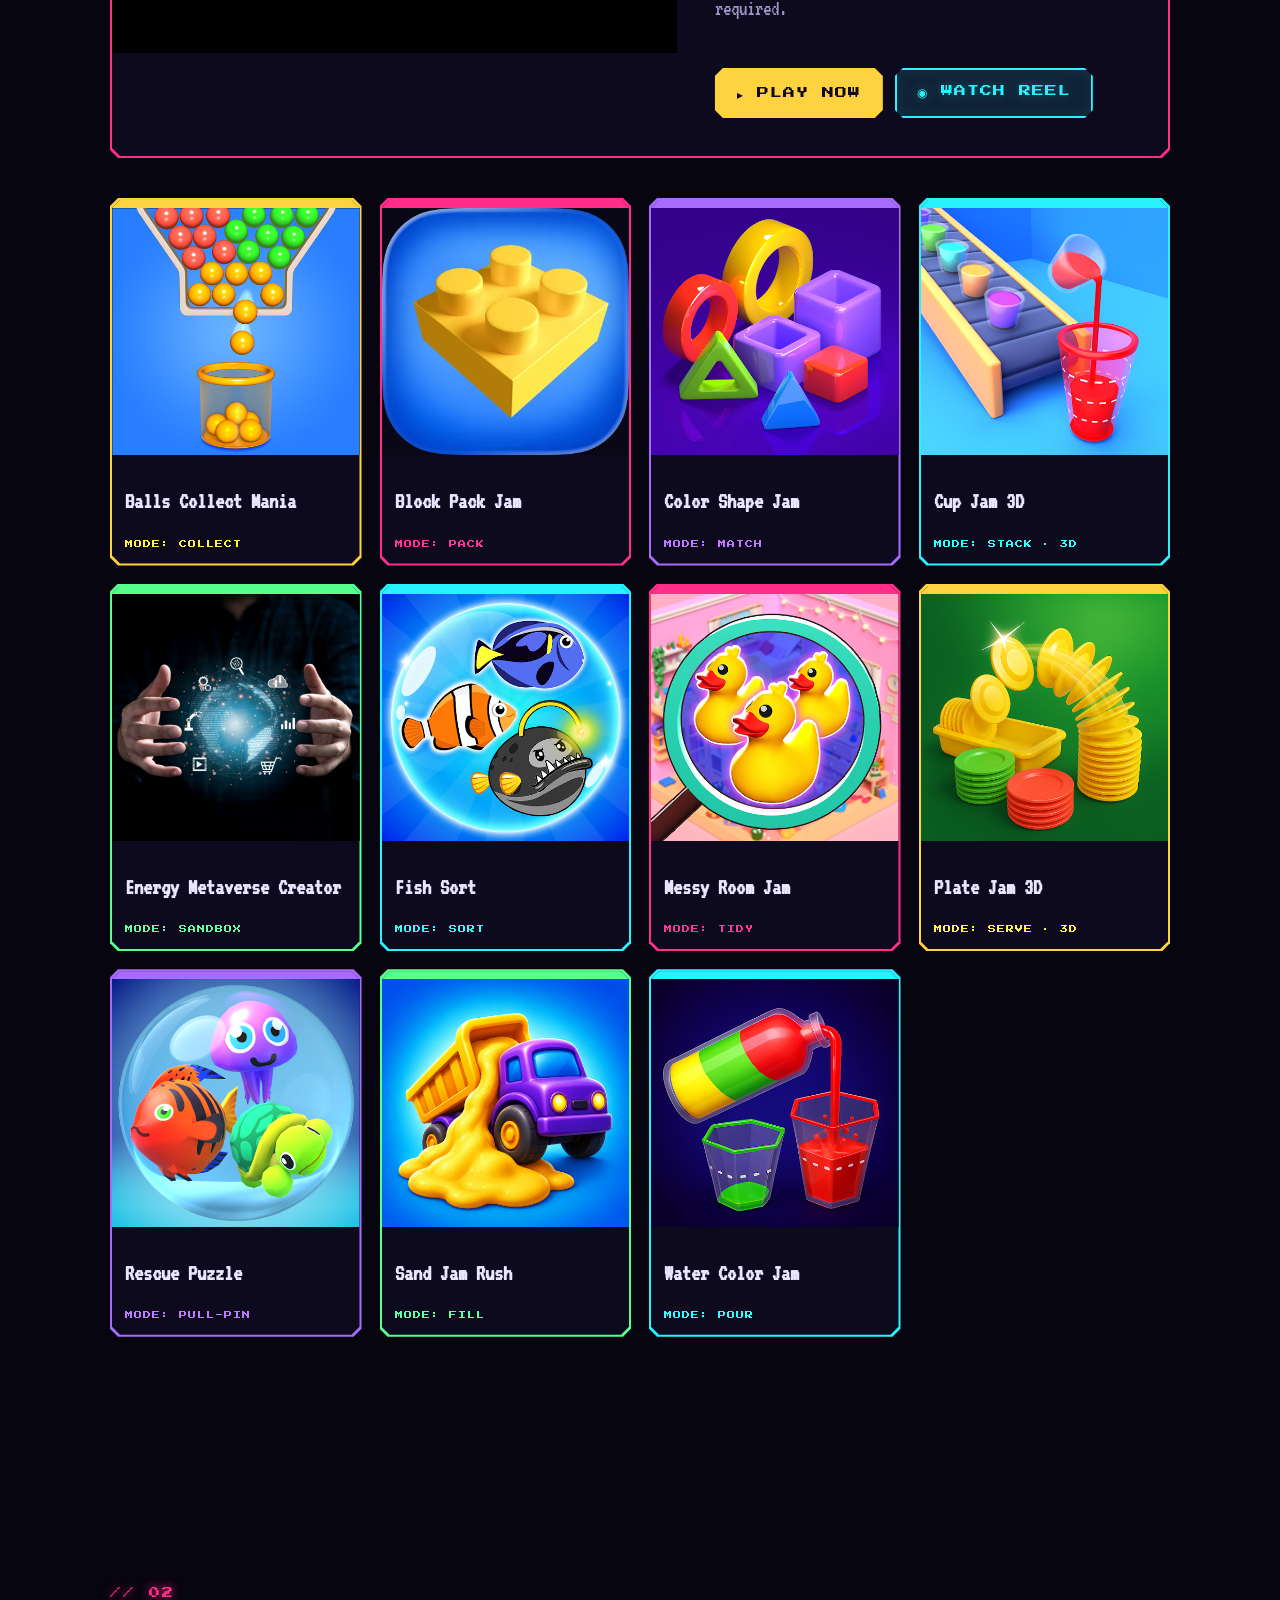
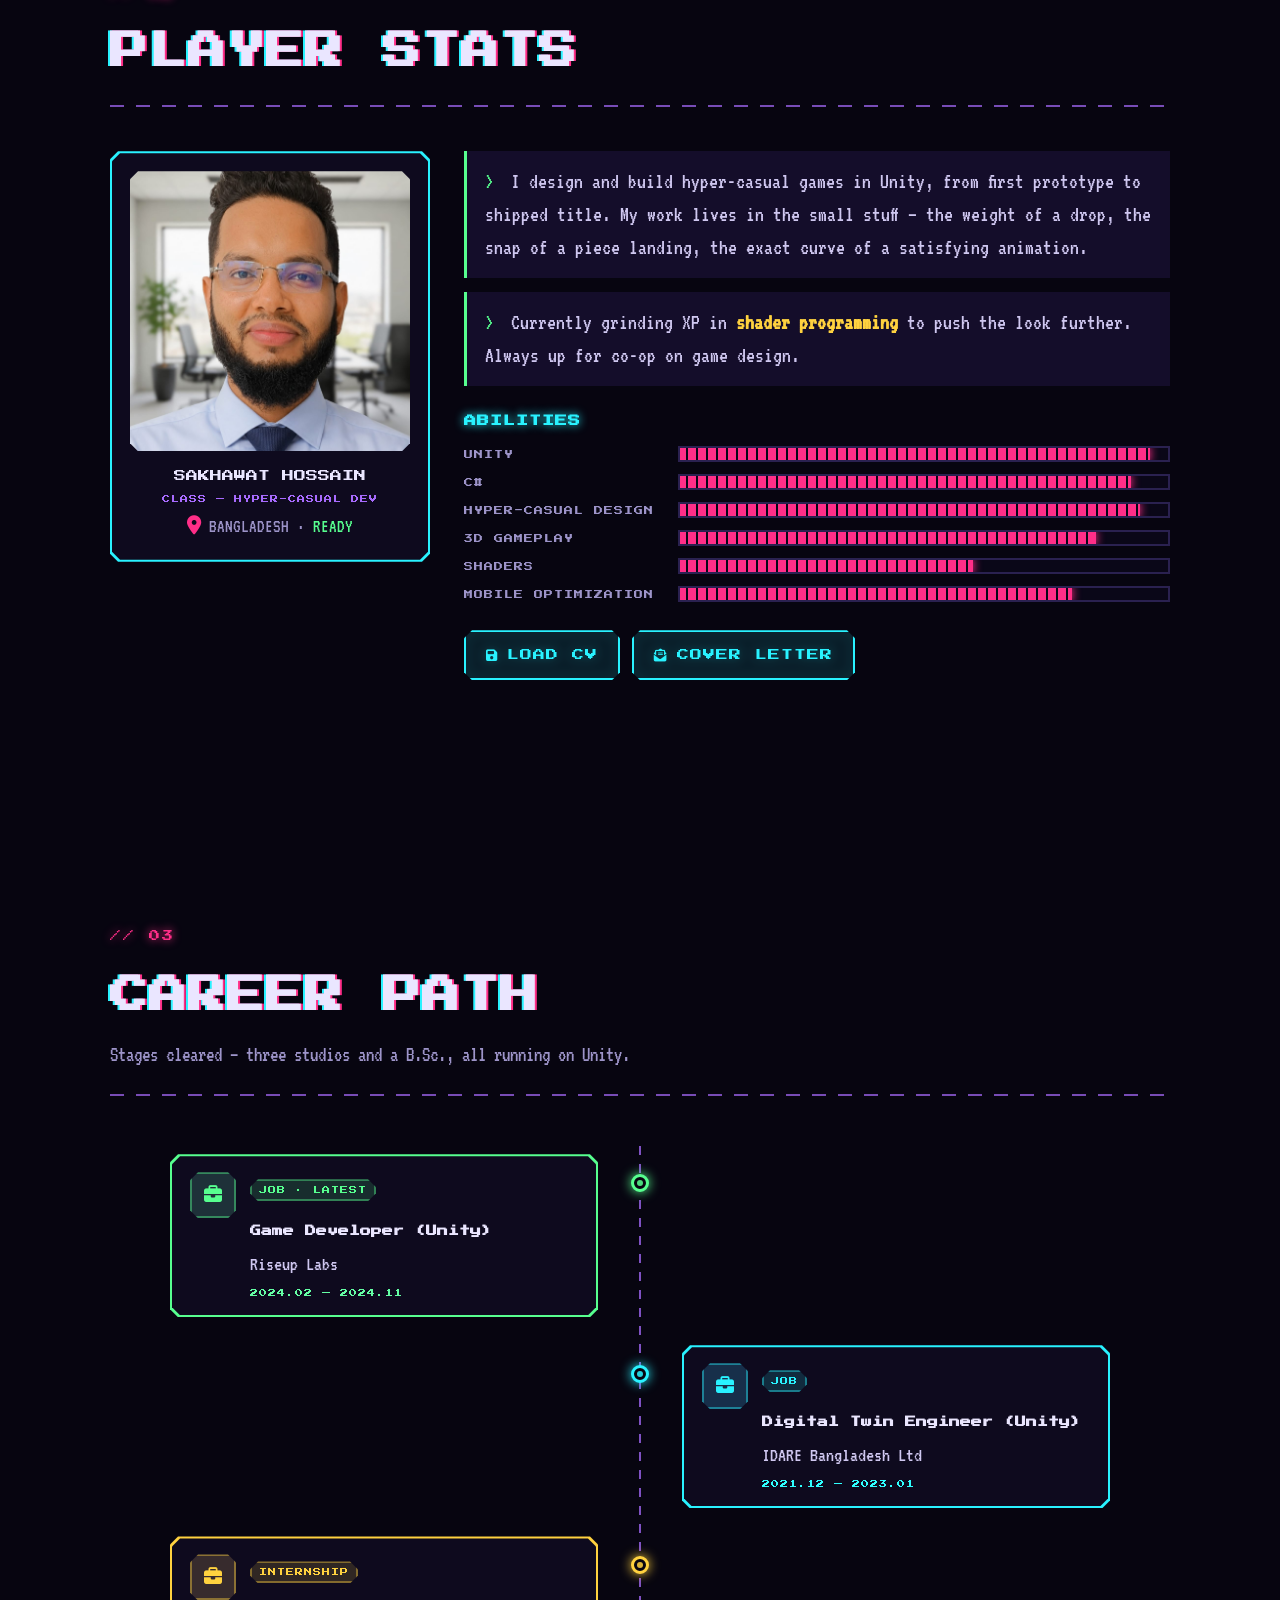
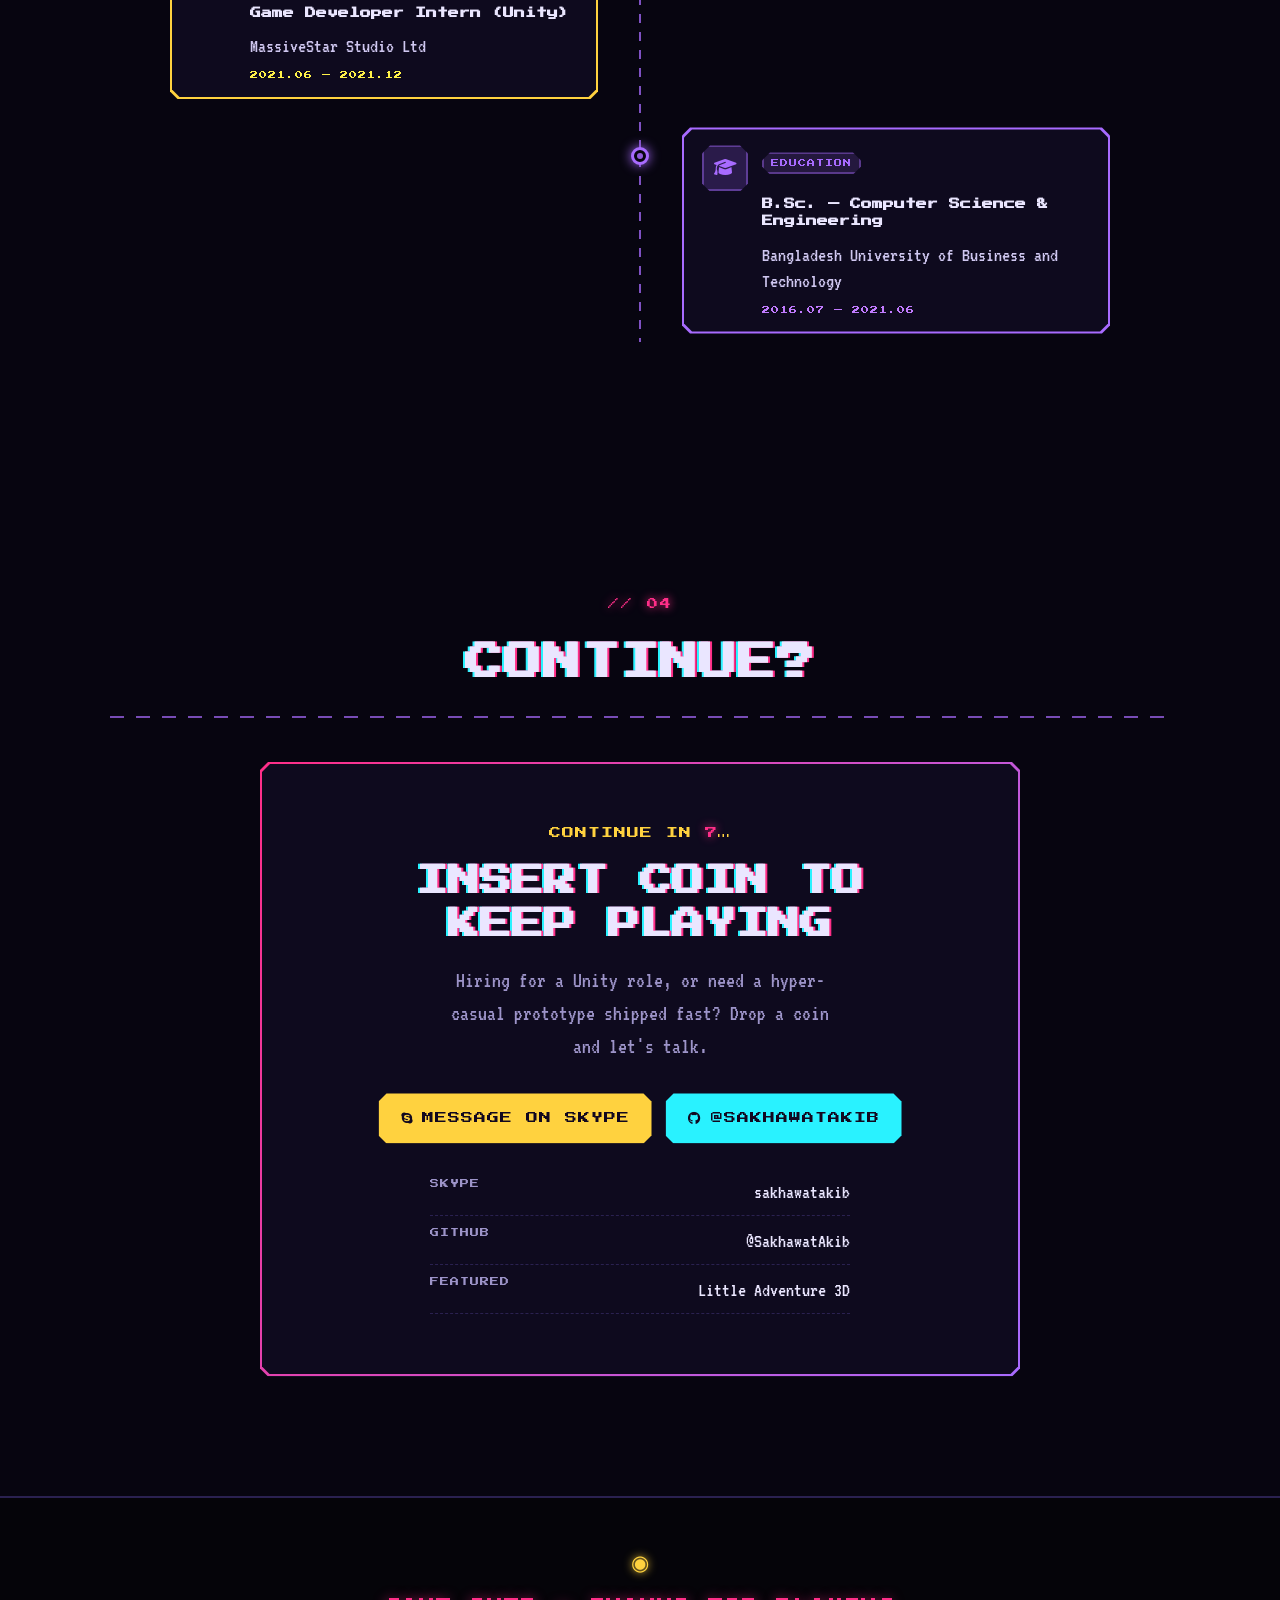
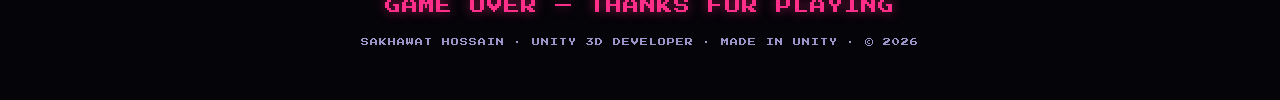
==== commit 380e76d6: "Retro modification" ====
--- a/index.html
+++ b/index.html
@@ -3,701 +3,440 @@
 <head>
 <meta charset="utf-8">
 <meta name="viewport" content="width=device-width, initial-scale=1">
-<title>Sakhawat Hossain — Unity 3D Game Developer</title>
-<meta name="description" content="Sakhawat Hossain — Unity 3D developer building small, tactile, hyper-casual games. Eleven titles shipped, featuring Little Adventure 3D on Unity Play.">
-
-<link rel="preconnect" href="https://api.fontshare.com" crossorigin>
-<link href="https://api.fontshare.com/v2/css?f[]=cabinet-grotesk@800,700,500&f[]=satoshi@400,500,700,900&display=swap" rel="stylesheet">
+<title>SAKHAWAT HOSSAIN — INSERT COIN // Unity Game Developer</title>
+<meta name="description" content="Arcade-cabinet portfolio of Sakhawat Hossain — Unity 3D game developer. Eleven shipped hyper-casual titles. Press start.">
+
 <link rel="preconnect" href="https://fonts.googleapis.com">
 <link rel="preconnect" href="https://fonts.gstatic.com" crossorigin>
-<link href="https://fonts.googleapis.com/css2?family=Space+Mono:wght@400;700&display=swap" rel="stylesheet">
-
-<style>
-:root{
-  --ink:#17102B;
-  --ink-2:#1E1638;
-  --ink-3:#271C48;
-  --card:#241A44;
-  --line:rgba(255,255,255,.09);
-  --line-2:rgba(255,255,255,.14);
-  --cream:#F6F1FF;
-  --muted:#A99CC9;
-  --muted-2:#8579A8;
-  --pink:#FF3D77;
-  --pink-2:#FF7A9E;
-  --tang:#FFB24C;
-  --grad:linear-gradient(118deg,#FF3D77 0%,#FF7A4C 100%);
-  --shadow:0 24px 60px -24px rgba(0,0,0,.7);
-  --pad:clamp(20px,5vw,64px);
-  --maxw:1200px;
-  --disp:"Cabinet Grotesk",system-ui,sans-serif;
-  --body:"Satoshi",system-ui,sans-serif;
-  --mono:"Space Mono",ui-monospace,monospace;
-}
-
-*{box-sizing:border-box}
-html{scroll-behavior:smooth}
-body{
-  margin:0;
-  background:var(--ink);
-  color:var(--cream);
-  font-family:var(--body);
-  font-size:17px;
-  line-height:1.6;
-  -webkit-font-smoothing:antialiased;
-  overflow-x:hidden;
-}
-/* ambient light + faint tactile grain */
-body::before{
-  content:"";position:fixed;inset:0;z-index:-2;pointer-events:none;
-  background:
-    radial-gradient(60vw 60vw at 82% -8%, rgba(255,61,119,.20), transparent 60%),
-    radial-gradient(50vw 50vw at 8% 6%, rgba(255,178,76,.14), transparent 55%),
-    radial-gradient(70vw 70vw at 50% 120%, rgba(120,90,255,.16), transparent 60%);
-}
-body::after{
-  content:"";position:fixed;inset:0;z-index:-1;pointer-events:none;opacity:.035;
-  background-image:url("data:image/svg+xml,%3Csvg xmlns='http://www.w3.org/2000/svg' width='140' height='140'%3E%3Cfilter id='n'%3E%3CfeTurbulence type='fractalNoise' baseFrequency='0.85' numOctaves='2'/%3E%3C/filter%3E%3Crect width='100%25' height='100%25' filter='url(%23n)'/%3E%3C/svg%3E");
-}
-
-a{color:inherit;text-decoration:none}
-img{max-width:100%;display:block}
-h1,h2,h3{margin:0;font-family:var(--disp);font-weight:800;letter-spacing:-.02em;line-height:1.02}
-
-.wrap{max-width:var(--maxw);margin:0 auto;padding-left:var(--pad);padding-right:var(--pad)}
-
-.eyebrow{
-  font-family:var(--mono);font-size:12px;font-weight:700;letter-spacing:.22em;
-  text-transform:uppercase;color:var(--muted);display:inline-flex;align-items:center;gap:10px;
-}
-.eyebrow::before{content:"";width:26px;height:2px;background:var(--grad);border-radius:2px}
-
-.btn{
-  display:inline-flex;align-items:center;gap:.55em;
-  font-family:var(--disp);font-weight:700;font-size:16px;letter-spacing:-.01em;
-  padding:14px 22px;border-radius:14px;border:1px solid transparent;cursor:pointer;
-  transition:transform .12s cubic-bezier(.2,.8,.2,1), box-shadow .2s, background .2s;
-}
-.btn-primary{background:var(--grad);color:#fff;box-shadow:0 12px 30px -10px rgba(255,61,119,.6)}
-.btn-primary:hover{transform:translateY(-2px)}
-.btn-primary:active{transform:translateY(1px) scale(.99)}
-.btn-ghost{background:rgba(255,255,255,.04);border-color:var(--line-2);color:var(--cream)}
-.btn-ghost:hover{background:rgba(255,255,255,.09);transform:translateY(-2px)}
-
-/* ---------- top bar ---------- */
-.topbar{
-  position:sticky;top:0;z-index:50;
-  backdrop-filter:blur(14px);background:rgba(23,16,43,.62);
-  border-bottom:1px solid var(--line);
-}
-.topbar .wrap{display:flex;align-items:center;justify-content:space-between;height:66px}
-.brand{display:flex;align-items:center;gap:12px;font-family:var(--disp);font-weight:800;letter-spacing:-.02em}
-.monogram{
-  width:38px;height:38px;border-radius:11px;background:var(--grad);
-  display:grid;place-items:center;color:#fff;font-size:15px;box-shadow:0 8px 20px -8px rgba(255,61,119,.7);
-}
-.brand small{display:block;font-family:var(--mono);font-size:10px;font-weight:400;letter-spacing:.18em;color:var(--muted);text-transform:uppercase}
-.nav{display:flex;align-items:center;gap:28px}
-.nav a{font-size:14px;color:var(--muted);transition:color .18s}
-.nav a:hover{color:var(--cream)}
-.nav .btn{padding:9px 16px;font-size:14px}
-@media (max-width:760px){.nav a.navlink{display:none}}
-
-/* ---------- hero ---------- */
-.hero{padding:clamp(48px,8vw,104px) 0 clamp(40px,6vw,72px)}
-.hero-grid{display:grid;grid-template-columns:1.05fr .95fr;gap:clamp(28px,4vw,56px);align-items:center}
-@media (max-width:900px){.hero-grid{grid-template-columns:1fr;gap:36px}}
-
-/* orchestrated load-in */
-@keyframes heroIn{from{opacity:0;transform:translateY(22px)}to{opacity:1;transform:none}}
-.hero-copy .eyebrow,
-.hero-copy .lede,
-.hero-copy .hero-cta,
-.hero h1 .line{opacity:0;animation:heroIn .82s cubic-bezier(.2,.8,.2,1) forwards}
-.hero-copy .eyebrow{animation-delay:.04s}
-.hero h1 .line.l1{animation-delay:.14s}
-.hero h1 .line.l2{animation-delay:.26s}
-.hero-copy .lede{animation-delay:.44s}
-.hero-copy .hero-cta{animation-delay:.56s}
-
-.hero h1{font-size:clamp(44px,7.4vw,86px);margin:22px 0 20px}
-.hero h1 .line{display:block}
-
-/* interactive "satisfying click." */
-.click{
-  position:relative;display:inline-block;cursor:pointer;white-space:nowrap;
-  color:transparent;background:var(--grad);-webkit-background-clip:text;background-clip:text;
-  transition:filter .2s;
-}
-.click:hover{filter:brightness(1.1) saturate(1.06)}
-.click.pop{animation:clickpop .42s cubic-bezier(.2,1.7,.4,1)}
-@keyframes clickpop{0%{transform:scale(1)}28%{transform:scale(.93)}100%{transform:scale(1)}}
-.click::after{
-  content:"";position:absolute;left:.02em;right:.02em;bottom:.02em;height:.13em;border-radius:99px;
-  background:var(--grad);opacity:.34;transform:scaleX(0);transform-origin:left;
-  animation:underline 1s .55s cubic-bezier(.2,.8,.2,1) forwards;
-}
-@keyframes underline{to{transform:scaleX(1)}}
-.click .ring{
-  position:absolute;width:12px;height:12px;border-radius:50%;border:2px solid var(--pink-2);
-  transform:translate(-50%,-50%);pointer-events:none;opacity:.85;
-}
-@keyframes ringout{to{width:190px;height:190px;opacity:0;border-color:var(--tang)}}
-
-.hero .lede{font-size:clamp(17px,2.1vw,20px);color:var(--muted);max-width:34ch;margin:0 0 30px}
-.hero .lede b{color:var(--cream);font-weight:700}
-.hero-cta{display:flex;flex-wrap:wrap;gap:14px}
-
-/* featured device */
-.feature-wrap{opacity:0;animation:heroIn .9s .48s cubic-bezier(.2,.8,.2,1) forwards}
-.feature{
-  position:relative;border-radius:26px;padding:16px;
-  background:linear-gradient(160deg,rgba(255,255,255,.1),rgba(255,255,255,.02));
-  border:1px solid var(--line-2);box-shadow:var(--shadow);
-  animation:floaty 7s ease-in-out 1.5s infinite;
-}
-.feature::before{content:"";position:absolute;left:24px;right:24px;top:1px;height:1px;background:linear-gradient(90deg,transparent,rgba(255,255,255,.55),transparent)}
-@keyframes floaty{0%,100%{transform:translateY(0)}50%{transform:translateY(-9px)}}
-.feature-label{
-  display:flex;align-items:center;justify-content:space-between;
-  font-family:var(--mono);font-size:11px;letter-spacing:.14em;text-transform:uppercase;color:var(--muted);
-  padding:2px 6px 12px;
-}
-.feature-label .live{display:inline-flex;align-items:center;gap:7px;color:var(--pink-2)}
-.feature-label .dot{width:8px;height:8px;border-radius:50%;background:var(--pink);box-shadow:0 0 0 0 rgba(255,61,119,.7);animation:pulse 2s infinite}
-@keyframes pulse{70%{box-shadow:0 0 0 9px rgba(255,61,119,0)}100%{box-shadow:0 0 0 0 rgba(255,61,119,0)}}
-.feature-screen{position:relative;display:block;border-radius:16px;overflow:hidden;aspect-ratio:16/10;background:#0d0920}
-.feature-screen video{width:100%;height:100%;object-fit:cover;transition:transform .5s}
-.feature:hover .feature-screen video{transform:scale(1.04)}
-.feature-screen .pbtn{position:absolute;inset:0;display:grid;place-items:center;background:rgba(13,9,32,.22);opacity:0;transition:opacity .3s}
-.feature:hover .feature-screen .pbtn,.feature-screen:focus-visible .pbtn{opacity:1}
-.feature-screen .pbtn i{
-  width:64px;height:64px;border-radius:50%;background:rgba(255,255,255,.18);backdrop-filter:blur(8px);
-  border:1px solid rgba(255,255,255,.6);display:grid;place-items:center;color:#fff;font-size:19px;
-  padding-left:5px;transform:scale(.82);transition:transform .3s;
-}
-.feature:hover .feature-screen .pbtn i{transform:scale(1)}
-.feature-foot{display:flex;align-items:center;justify-content:space-between;padding:14px 6px 4px}
-.feature-foot .t{font-family:var(--disp);font-weight:700;font-size:18px}
-.feature-foot .play{font-family:var(--mono);font-size:12px;color:var(--tang);display:inline-flex;gap:6px;align-items:center}
-
-/* ---------- spec line ---------- */
-.stats{border-top:1px solid var(--line);border-bottom:1px solid var(--line)}
-.specline{
-  display:flex;flex-wrap:wrap;align-items:center;justify-content:center;gap:12px 22px;
-  padding:22px 0;margin:0;
-  font-family:var(--mono);font-size:13px;letter-spacing:.14em;text-transform:uppercase;color:var(--muted);
-}
-.specline span{white-space:nowrap}
-.specline b{color:var(--cream);font-weight:700}
-.specline .ok{color:var(--tang);display:inline-flex;align-items:center;gap:8px}
-.specline .ok::before{content:"";width:7px;height:7px;border-radius:50%;background:var(--tang);box-shadow:0 0 0 0 rgba(255,178,76,.6);animation:pulse 2.4s infinite}
-.specline i{width:5px;height:5px;border-radius:50%;background:var(--muted-2);flex:0 0 auto}
-@media (max-width:560px){.specline i{display:none}}
-
-/* ---------- section scaffold ---------- */
-.section{padding:clamp(64px,9vw,120px) 0}
-.section-head{max-width:640px;margin-bottom:clamp(34px,5vw,54px)}
-.section-head h2{font-size:clamp(32px,5vw,52px);margin:16px 0 0}
-.section-head p{color:var(--muted);font-size:18px;margin:16px 0 0}
-
-/* ---------- the shelf (game grid) ---------- */
-.shelf{display:grid;grid-template-columns:repeat(4,1fr);gap:16px}
-@media (max-width:1000px){.shelf{grid-template-columns:repeat(3,1fr)}}
-@media (max-width:680px){.shelf{grid-template-columns:repeat(2,1fr)}}
-@media (max-width:420px){.shelf{grid-template-columns:1fr}}
-
-.tile{
-  position:relative;border-radius:20px;overflow:hidden;
-  background:
-    radial-gradient(120% 90% at 50% -10%, color-mix(in srgb,var(--hue) 26%, transparent), transparent 60%),
-    var(--card);
-  border:1px solid var(--line);
-  box-shadow:0 16px 34px -22px rgba(0,0,0,.9);
-  transition:transform .22s cubic-bezier(.2,.9,.2,1.2), box-shadow .22s, border-color .22s;
-  cursor:pointer;
-  /* snap-in initial state (JS toggles .in) */
-  opacity:0;transform:translateY(26px) scale(.94);
-}
-.tile.in{opacity:1;transform:none;transition:opacity .5s ease, transform .62s cubic-bezier(.18,1.25,.35,1)}
-.tile:hover{transform:translateY(-6px);border-color:color-mix(in srgb,var(--hue) 60%, var(--line-2));box-shadow:0 26px 50px -22px color-mix(in srgb,var(--hue) 55%, black)}
-
-.tile-art{position:relative;aspect-ratio:1/1;overflow:hidden}
-.tile-art img{position:absolute;inset:0;width:100%;height:100%;object-fit:cover}
-.tile-icon{z-index:1;transition:transform .4s, opacity .4s}
-.tile-shot{opacity:0;transform:scale(1.06);transition:opacity .4s, transform .6s}
-.tile:hover .tile-icon{opacity:0;transform:scale(1.08)}
-.tile:hover .tile-shot{opacity:1;transform:scale(1)}
-
-.tile-meta{
-  display:flex;flex-direction:column;gap:9px;padding:13px 14px 14px;
-  background:linear-gradient(0deg, color-mix(in srgb,var(--hue) 13%, var(--card)), var(--card));
-  border-top:1px solid color-mix(in srgb,var(--hue) 24%, var(--line));
-}
-.tile-name{
-  font-family:var(--disp);font-weight:700;font-size:15.5px;letter-spacing:-.01em;line-height:1.14;
-  display:flex;align-items:center;gap:8px;
-}
-.tile-name::before{content:"";width:8px;height:8px;border-radius:50%;background:var(--hue);flex:0 0 auto;box-shadow:0 0 10px -1px var(--hue)}
-.tile-tags{display:flex;gap:7px;flex-wrap:wrap}
-.mtag{
-  font-family:var(--mono);font-size:10.5px;font-weight:700;letter-spacing:.08em;text-transform:uppercase;
-  padding:4px 9px;border-radius:999px;
-  color:color-mix(in srgb, var(--hue) 55%, white);
-  background:color-mix(in srgb, var(--hue) 15%, transparent);
-  border:1px solid color-mix(in srgb, var(--hue) 38%, transparent);
-}
-.dim{
-  font-family:var(--mono);font-size:10.5px;letter-spacing:.08em;text-transform:uppercase;
-  padding:4px 9px;border-radius:999px;color:var(--cream);border:1px solid var(--line-2);
-}
-.tile-play{
-  position:absolute;top:12px;right:12px;z-index:4;width:36px;height:36px;border-radius:50%;
-  display:grid;place-items:center;font-size:12px;color:#0d0920;background:rgba(255,255,255,.92);
-  opacity:0;transform:scale(.7);transition:opacity .22s, transform .22s;
-}
-.tile:hover .tile-play,.tile:focus-within .tile-play{opacity:1;transform:scale(1)}
-.tile-play:hover{background:#fff}
-
-/* ---------- about ---------- */
-.about-grid{display:grid;grid-template-columns:300px 1fr;gap:clamp(30px,5vw,64px);align-items:start}
-@media (max-width:800px){.about-grid{grid-template-columns:1fr;gap:34px}}
-.portrait{position:relative}
-.portrait img{border-radius:22px;border:1px solid var(--line-2);box-shadow:var(--shadow);width:100%;aspect-ratio:1/1;object-fit:cover}
-.portrait .badge{
-  position:absolute;bottom:-14px;left:-14px;background:var(--ink-2);border:1px solid var(--line-2);
-  border-radius:14px;padding:11px 15px;font-family:var(--mono);font-size:11px;letter-spacing:.1em;
-  text-transform:uppercase;color:var(--tang);box-shadow:var(--shadow);
-}
-.about-body p{font-size:19px;color:var(--muted);margin:0 0 20px;max-width:56ch}
-.about-body p b{color:var(--cream);font-weight:700}
-.chips{display:flex;flex-wrap:wrap;gap:10px;margin:26px 0 30px}
-.chip{
-  font-family:var(--mono);font-size:12px;letter-spacing:.04em;padding:8px 13px;border-radius:11px;
-  background:rgba(255,255,255,.04);border:1px solid var(--line);color:var(--cream);
-}
-.chip.soft{color:var(--muted)}
-.dl-row{display:flex;flex-wrap:wrap;gap:12px}
-
-/* ---------- contact ---------- */
-.contact{position:relative}
-.contact-card{
-  border-radius:28px;padding:clamp(34px,6vw,68px);
-  background:linear-gradient(150deg,rgba(255,61,119,.14),rgba(255,178,76,.08) 55%,rgba(255,255,255,.03));
-  border:1px solid var(--line-2);box-shadow:var(--shadow);text-align:center;
-}
-.contact-card h2{font-size:clamp(30px,5vw,54px);max-width:16ch;margin:16px auto 0}
-.contact-card p{color:var(--muted);font-size:18px;margin:18px auto 30px;max-width:44ch}
-.contact-cta{display:flex;flex-wrap:wrap;gap:14px;justify-content:center}
-.reachrow{display:flex;flex-wrap:wrap;gap:8px 28px;justify-content:center;margin-top:34px;font-family:var(--mono);font-size:13px;color:var(--muted)}
-.reachrow a{color:var(--cream);border-bottom:1px solid var(--line-2);padding-bottom:2px}
-.reachrow a:hover{border-color:var(--pink)}
-.reachrow span{color:var(--muted-2)}
-
-/* ---------- footer ---------- */
-footer{border-top:1px solid var(--line);padding:34px 0}
-footer .wrap{display:flex;flex-wrap:wrap;gap:14px;align-items:center;justify-content:space-between}
-footer .fnote{font-family:var(--mono);font-size:12px;color:var(--muted-2);letter-spacing:.04em}
-
-/* ---------- video lightbox ---------- */
-.lightbox{position:fixed;inset:0;z-index:100;display:none;place-items:center;padding:clamp(16px,4vw,40px);
-  background:rgba(8,5,20,.84);backdrop-filter:blur(12px)}
-.lightbox.open{display:grid;animation:lbin .24s ease}
-@keyframes lbin{from{opacity:0}to{opacity:1}}
-.lb-stage{position:relative;width:min(880px,100%);animation:lbpop .34s cubic-bezier(.2,1.3,.4,1)}
-@keyframes lbpop{from{opacity:0;transform:translateY(14px) scale(.97)}to{opacity:1;transform:none}}
-.lb-title{font-family:var(--mono);font-size:12px;letter-spacing:.16em;text-transform:uppercase;color:var(--muted);margin-bottom:12px;text-align:center}
-.lb-title b{color:var(--cream);font-weight:700}
-.lb-stage video{width:100%;max-height:74vh;border-radius:16px;background:#000;border:1px solid var(--line-2);box-shadow:var(--shadow);display:block}
-.lb-close{position:fixed;top:18px;right:20px;width:46px;height:46px;border-radius:50%;
-  background:rgba(255,255,255,.08);border:1px solid var(--line-2);color:var(--cream);font-size:17px;cursor:pointer;z-index:101;
-  display:grid;place-items:center;transition:background .2s,transform .2s}
-.lb-close:hover{background:rgba(255,255,255,.18);transform:rotate(90deg)}
-
-:focus-visible{outline:3px solid var(--pink-2);outline-offset:3px;border-radius:6px}
-
-@media (prefers-reduced-motion:reduce){
-  html{scroll-behavior:auto}
-  *,*::before,*::after{animation-duration:.001ms!important;animation-iteration-count:1!important;transition-duration:.001ms!important}
-  .tile{opacity:1;transform:none}
-  .feature-wrap,.hero-copy .eyebrow,.hero-copy .lede,.hero-copy .hero-cta,.hero h1 .line{opacity:1}
-}
-</style>
+<link href="https://fonts.googleapis.com/css2?family=Press+Start+2P&family=VT323&display=swap" rel="stylesheet">
+<link rel="stylesheet" href="https://cdnjs.cloudflare.com/ajax/libs/font-awesome/6.5.1/css/all.min.css">
+<link rel="stylesheet" href="styles.css">
 </head>
 <body>
 
-<header class="topbar">
-  <div class="wrap">
-    <a class="brand" href="#top">
-      <span class="monogram">SH</span>
-      <span>Sakhawat Hossain<small>Unity 3D Developer</small></span>
-    </a>
-    <nav class="nav">
-      <a class="navlink" href="#work">Work</a>
-      <a class="navlink" href="#about">About</a>
-      <a class="navlink" href="#contact">Contact</a>
-      <a class="btn btn-ghost" href="Sakhawat_Hossain_CV.pdf" target="_blank" rel="noopener">Résumé</a>
-    </nav>
-  </div>
+<!-- ===== CRT power-on boot flash ===== -->
+<div class="boot" id="boot"><span class="boot-line"></span></div>
+
+<!-- ===== CRT screen overlays (non-interactive) ===== -->
+<div class="crt crt-scanlines" aria-hidden="true"></div>
+<div class="crt crt-scanbar" aria-hidden="true"></div>
+<div class="crt crt-flicker" aria-hidden="true"></div>
+<div class="crt crt-vignette" aria-hidden="true"></div>
+
+<!-- ===== HUD / NAV ===== -->
+<header class="hud" id="top">
+  <a class="hud-brand" href="#top" aria-label="Sakhawat Hossain — home">
+    <span class="coin">◉</span>
+    <span class="hud-name">SAKHAWAT<em>1UP</em></span>
+  </a>
+  <nav class="hud-nav" id="menu">
+    <a href="#games">GAMES</a>
+    <a href="#player">PLAYER</a>
+    <a href="#career">CAREER</a>
+    <a href="#continue">CONTINUE</a>
+    <span class="hud-status"><span class="blip"></span>ONLINE</span>
+  </nav>
+  <button class="hud-burger" id="burger" aria-label="Open menu" aria-expanded="false">
+    <span></span><span></span><span></span>
+  </button>
 </header>
 
-<main id="top">
-
-  <!-- HERO -->
-  <section class="hero">
-    <div class="wrap hero-grid">
-      <div class="hero-copy">
-        <span class="eyebrow">Unity 3D Developer — 11 Titles Shipped</span>
-        <h1>
-          <span class="line l1">Games with a</span>
-          <span class="line l2"><span class="click" tabindex="0" role="button" aria-label="satisfying click — tap for a satisfying pop">satisfying click.</span></span>
-        </h1>
-        <p class="lede">I'm <b>Sakhawat Hossain</b>. I build small, tactile, hyper-casual games in Unity — the kind you pick up for one round and put down an hour later.</p>
-        <div class="hero-cta">
-          <a class="btn btn-primary" href="https://play.unity.com/en/games/c1a7f93d-f002-45d3-813c-6ad9d46719ca/little-adventure-3d" target="_blank" rel="noopener">Play Little Adventure 3D →</a>
-          <a class="btn btn-ghost" href="#work">See the work</a>
-        </div>
+<main>
+
+  <!-- ============================================================
+       TITLE SCREEN  (hero)
+  ============================================================= -->
+  <section class="title-screen" id="title">
+    <canvas class="starfield" id="starfield" aria-hidden="true"></canvas>
+    <div class="floor-grid" aria-hidden="true"></div>
+
+    <div class="title-inner">
+      <p class="marquee-tag reveal" style="--d:.05s">◂ INSERT COIN ▸&nbsp; PLAYER ONE READY</p>
+
+      <h1 class="marquee reveal" style="--d:.15s"><span class="glitch" data-text="SAKHAWAT HOSSAIN">SAKHAWAT HOSSAIN</span></h1>
+
+      <p class="subtitle reveal" style="--d:.3s">UNITY&nbsp;3D GAME DEVELOPER</p>
+      <p class="blurb reveal" style="--d:.42s">Eleven shipped hyper-casual titles. One player, high score pending. Small, tactile games with a satisfying <span class="hl">click</span>.</p>
+
+      <!-- HUD stat bar -->
+      <div class="hud-stats reveal" style="--d:.54s">
+        <div class="stat"><span class="stat-k">GAMES</span><span class="stat-v">11</span></div>
+        <div class="stat"><span class="stat-k">ENGINE</span><span class="stat-v">UNITY</span></div>
+        <div class="stat"><span class="stat-k">CODE</span><span class="stat-v">C#</span></div>
+        <div class="stat"><span class="stat-k">STATUS</span><span class="stat-v go">OPEN</span></div>
       </div>
 
-      <div class="feature-wrap">
-        <div class="feature">
-          <div class="feature-label">
-            <span>Featured Title</span>
-            <span class="live"><span class="dot"></span>Live on Unity Play</span>
-          </div>
+      <div class="title-cta reveal" style="--d:.66s">
+        <a class="abtn abtn-amber" href="#games">▸ PRESS START</a>
+        <button class="abtn abtn-cyan" data-video="Show%20Case%20Video.mp4" data-title="LITTLE ADVENTURE 3D — SHOWREEL">◉ INSERT COIN</button>
+      </div>
+
+      <p class="press-start reveal" style="--d:.8s">▼ INSERT COIN TO CONTINUE ▼</p>
+    </div>
+  </section>
+
+  <!-- ============================================================
+       SELECT YOUR GAME
+  ============================================================= -->
+  <section class="screen" id="games">
+    <div class="wrap">
+      <header class="screen-head reveal">
+        <span class="screen-no">// 01</span>
+        <h2 class="screen-title">SELECT YOUR GAME</h2>
+        <p class="screen-sub">Eleven cabinets on the floor. Hover to preview, hit <b>▶ PLAY</b> to watch the reel.</p>
+        <div class="divider"></div>
+      </header>
+
+      <!-- MAIN ATTRACTION: featured -->
+      <article class="feature reveal" style="--c:var(--magenta)">
+        <div class="feature-in">
           <a class="feature-screen" href="https://play.unity.com/en/games/c1a7f93d-f002-45d3-813c-6ad9d46719ca/little-adventure-3d" target="_blank" rel="noopener" aria-label="Play Little Adventure 3D on Unity Play">
             <video src="Show%20Case%20Video.mp4" autoplay muted loop playsinline preload="metadata" aria-hidden="true"></video>
-            <span class="pbtn"><i>▶</i></span>
+            <span class="scan-mini" aria-hidden="true"></span>
+            <span class="feature-play"><i class="fa-solid fa-play"></i></span>
           </a>
-          <div class="feature-foot">
-            <span class="t">Little Adventure 3D</span>
-            <span class="play">▶ Play in browser</span>
+          <div class="feature-body">
+            <span class="tagpill">★ MAIN ATTRACTION</span>
+            <h3 class="feature-title">LITTLE ADVENTURE 3D</h3>
+            <p class="feature-desc">The featured cabinet — a 3D adventure playable right now in your browser on Unity Play. No coin required.</p>
+            <div class="feature-cta">
+              <a class="abtn abtn-amber" href="https://play.unity.com/en/games/c1a7f93d-f002-45d3-813c-6ad9d46719ca/little-adventure-3d" target="_blank" rel="noopener">▸ PLAY NOW</a>
+              <button class="abtn abtn-ghost" data-video="Show%20Case%20Video.mp4" data-title="LITTLE ADVENTURE 3D — SHOWREEL">◉ WATCH REEL</button>
+            </div>
+          </div>
+        </div>
+      </article>
+
+      <!-- CABINET GRID -->
+      <div class="cabinets" id="cabinets">
+
+        <article class="game reveal" style="--c:var(--amber)"
+          data-video="Game%20Video/Balls%20Collect%20Mania.mp4" data-title="BALLS COLLECT MANIA"
+          data-base="Game%20Screenshoot/Balls%20Collect%20Mania/" data-shots="1,2,3,4">
+          <div class="game-in">
+            <span class="game-strip"></span>
+            <div class="game-art">
+              <img class="g-icon" src="Game%20Icons/Balls%20Collect%20Mania/download.png" alt="Balls Collect Mania icon" loading="lazy">
+              <img class="g-shot a" alt="" aria-hidden="true"><img class="g-shot b" alt="" aria-hidden="true">
+              <span class="game-play"><i class="fa-solid fa-play"></i> PLAY</span>
+            </div>
+            <div class="game-meta"><h3 class="game-name">Balls Collect Mania</h3><span class="game-mode">MODE: COLLECT</span></div>
+          </div>
+        </article>
+
+        <article class="game reveal" style="--c:var(--magenta)"
+          data-video="Game%20Video/Block%20Pack%20Mania.mp4" data-title="BLOCK PACK JAM"
+          data-base="Game%20Screenshoot/Block%20Pack%20Jam/" data-shots="1,2,3,4,5">
+          <div class="game-in">
+            <span class="game-strip"></span>
+            <div class="game-art">
+              <img class="g-icon" src="Game%20Icons/Block%20Pack%20Jam/download.png" alt="Block Pack Jam icon" loading="lazy">
+              <img class="g-shot a" alt="" aria-hidden="true"><img class="g-shot b" alt="" aria-hidden="true">
+              <span class="game-play"><i class="fa-solid fa-play"></i> PLAY</span>
+            </div>
+            <div class="game-meta"><h3 class="game-name">Block Pack Jam</h3><span class="game-mode">MODE: PACK</span></div>
+          </div>
+        </article>
+
+        <article class="game reveal" style="--c:var(--purple)"
+          data-video="Game%20Video/Color%20Shape%20Jam.mp4" data-title="COLOR SHAPE JAM"
+          data-base="Game%20Screenshoot/Color%20Shape%20Jam/" data-shots="1,2,3,4">
+          <div class="game-in">
+            <span class="game-strip"></span>
+            <div class="game-art">
+              <img class="g-icon" src="Game%20Icons/Color%20Shape%20Jam/download%20(1).png" alt="Color Shape Jam icon" loading="lazy">
+              <img class="g-shot a" alt="" aria-hidden="true"><img class="g-shot b" alt="" aria-hidden="true">
+              <span class="game-play"><i class="fa-solid fa-play"></i> PLAY</span>
+            </div>
+            <div class="game-meta"><h3 class="game-name">Color Shape Jam</h3><span class="game-mode">MODE: MATCH</span></div>
+          </div>
+        </article>
+
+        <article class="game reveal" style="--c:var(--cyan)"
+          data-video="Game%20Video/Cup%20Jam%203D.mp4" data-title="CUP JAM 3D"
+          data-base="Game%20Screenshoot/Cup%20Jam%203D/" data-shots="1,2,3,4">
+          <div class="game-in">
+            <span class="game-strip"></span>
+            <div class="game-art">
+              <img class="g-icon" src="Game%20Icons/Cup%20Jam%203D/download.png" alt="Cup Jam 3D icon" loading="lazy">
+              <img class="g-shot a" alt="" aria-hidden="true"><img class="g-shot b" alt="" aria-hidden="true">
+              <span class="game-play"><i class="fa-solid fa-play"></i> PLAY</span>
+            </div>
+            <div class="game-meta"><h3 class="game-name">Cup Jam 3D</h3><span class="game-mode">MODE: STACK · 3D</span></div>
+          </div>
+        </article>
+
+        <article class="game reveal" style="--c:var(--green)"
+          data-video="Game%20Video/Energy%20Metaverse%20Creator.mp4" data-title="ENERGY METAVERSE CREATOR"
+          data-base="Game%20Screenshoot/Energy%20Metaverse%20Creator/" data-shots="0,1,2,3">
+          <div class="game-in">
+            <span class="game-strip"></span>
+            <div class="game-art">
+              <img class="g-icon" src="Game%20Icons/Energy%20Metaverse%20Creator/download%20(1).png" alt="Energy Metaverse Creator icon" loading="lazy">
+              <img class="g-shot a" alt="" aria-hidden="true"><img class="g-shot b" alt="" aria-hidden="true">
+              <span class="game-play"><i class="fa-solid fa-play"></i> PLAY</span>
+            </div>
+            <div class="game-meta"><h3 class="game-name">Energy Metaverse Creator</h3><span class="game-mode">MODE: SANDBOX</span></div>
+          </div>
+        </article>
+
+        <article class="game reveal" style="--c:var(--cyan)"
+          data-video="Game%20Video/Fish%20Sort.mp4" data-title="FISH SORT"
+          data-base="Game%20Screenshoot/Fish%20Sort/" data-shots="1,2,3,4,5,6">
+          <div class="game-in">
+            <span class="game-strip"></span>
+            <div class="game-art">
+              <img class="g-icon" src="Game%20Icons/Fish%20Sort/download.png" alt="Fish Sort icon" loading="lazy">
+              <img class="g-shot a" alt="" aria-hidden="true"><img class="g-shot b" alt="" aria-hidden="true">
+              <span class="game-play"><i class="fa-solid fa-play"></i> PLAY</span>
+            </div>
+            <div class="game-meta"><h3 class="game-name">Fish Sort</h3><span class="game-mode">MODE: SORT</span></div>
+          </div>
+        </article>
+
+        <article class="game reveal" style="--c:var(--magenta)"
+          data-video="Game%20Video/Messy%20Room%20Jam.mp4" data-title="MESSY ROOM JAM"
+          data-base="Game%20Screenshoot/Messy%20Room%20Jam/" data-shots="1,2,3,4,5">
+          <div class="game-in">
+            <span class="game-strip"></span>
+            <div class="game-art">
+              <img class="g-icon" src="Game%20Icons/Messy%20Room%20Jam/download%20(1).png" alt="Messy Room Jam icon" loading="lazy">
+              <img class="g-shot a" alt="" aria-hidden="true"><img class="g-shot b" alt="" aria-hidden="true">
+              <span class="game-play"><i class="fa-solid fa-play"></i> PLAY</span>
+            </div>
+            <div class="game-meta"><h3 class="game-name">Messy Room Jam</h3><span class="game-mode">MODE: TIDY</span></div>
+          </div>
+        </article>
+
+        <article class="game reveal" style="--c:var(--amber)"
+          data-video="Game%20Video/Plate%20Jam%203D.mp4" data-title="PLATE JAM 3D"
+          data-base="Game%20Screenshoot/Plate%20Jam%203D/" data-shots="1,2,3,4,5">
+          <div class="game-in">
+            <span class="game-strip"></span>
+            <div class="game-art">
+              <img class="g-icon" src="Game%20Icons/Plate%20Jam%203D/download%20(1).png" alt="Plate Jam 3D icon" loading="lazy">
+              <img class="g-shot a" alt="" aria-hidden="true"><img class="g-shot b" alt="" aria-hidden="true">
+              <span class="game-play"><i class="fa-solid fa-play"></i> PLAY</span>
+            </div>
+            <div class="game-meta"><h3 class="game-name">Plate Jam 3D</h3><span class="game-mode">MODE: SERVE · 3D</span></div>
+          </div>
+        </article>
+
+        <article class="game reveal" style="--c:var(--purple)"
+          data-video="Game%20Video/Rescue%20Puzzle.mp4" data-title="RESCUE PUZZLE"
+          data-base="Game%20Screenshoot/Rescue%20Puzzle/" data-shots="1,2,3,4,5">
+          <div class="game-in">
+            <span class="game-strip"></span>
+            <div class="game-art">
+              <img class="g-icon" src="Game%20Icons/Rescue%20Puzzle/download.png" alt="Rescue Puzzle icon" loading="lazy">
+              <img class="g-shot a" alt="" aria-hidden="true"><img class="g-shot b" alt="" aria-hidden="true">
+              <span class="game-play"><i class="fa-solid fa-play"></i> PLAY</span>
+            </div>
+            <div class="game-meta"><h3 class="game-name">Rescue Puzzle</h3><span class="game-mode">MODE: PULL-PIN</span></div>
+          </div>
+        </article>
+
+        <article class="game reveal" style="--c:var(--green)"
+          data-video="Game%20Video/Sand%20Jam%20Rush.mp4" data-title="SAND JAM RUSH"
+          data-base="Game%20Screenshoot/Sand%20Jam%20Rush/" data-shots="1,2,3,4,5">
+          <div class="game-in">
+            <span class="game-strip"></span>
+            <div class="game-art">
+              <img class="g-icon" src="Game%20Icons/Sand%20Jam%20Rush/download.png" alt="Sand Jam Rush icon" loading="lazy">
+              <img class="g-shot a" alt="" aria-hidden="true"><img class="g-shot b" alt="" aria-hidden="true">
+              <span class="game-play"><i class="fa-solid fa-play"></i> PLAY</span>
+            </div>
+            <div class="game-meta"><h3 class="game-name">Sand Jam Rush</h3><span class="game-mode">MODE: FILL</span></div>
+          </div>
+        </article>
+
+        <article class="game reveal" style="--c:var(--cyan)"
+          data-video="Game%20Video/Water%20Color%20Jam.mp4" data-title="WATER COLOR JAM"
+          data-base="Game%20Screenshoot/Water%20Color%20Jam/" data-shots="1,2,3,4">
+          <div class="game-in">
+            <span class="game-strip"></span>
+            <div class="game-art">
+              <img class="g-icon" src="Game%20Icons/Water%20Color%20Jam/download.png" alt="Water Color Jam icon" loading="lazy">
+              <img class="g-shot a" alt="" aria-hidden="true"><img class="g-shot b" alt="" aria-hidden="true">
+              <span class="game-play"><i class="fa-solid fa-play"></i> PLAY</span>
+            </div>
+            <div class="game-meta"><h3 class="game-name">Water Color Jam</h3><span class="game-mode">MODE: POUR</span></div>
+          </div>
+        </article>
+
+      </div>
+    </div>
+  </section>
+
+  <!-- ============================================================
+       PLAYER STATS  (about)
+  ============================================================= -->
+  <section class="screen" id="player">
+    <div class="wrap">
+      <header class="screen-head reveal">
+        <span class="screen-no">// 02</span>
+        <h2 class="screen-title">PLAYER STATS</h2>
+        <div class="divider"></div>
+      </header>
+
+      <div class="player">
+        <div class="player-card reveal">
+          <div class="player-card-in">
+            <img class="avatar" src="Profile%20Picture.jpg" alt="Portrait of Sakhawat Hossain">
+            <div class="player-id">
+              <span class="player-name">SAKHAWAT HOSSAIN</span>
+              <span class="player-class">CLASS — HYPER-CASUAL DEV</span>
+              <span class="player-loc"><i class="fa-solid fa-location-dot"></i> BANGLADESH · <span class="go">READY</span></span>
+            </div>
+          </div>
+        </div>
+
+        <div class="player-body reveal">
+          <p class="term"><span class="term-c">&gt;</span> I design and build hyper-casual games in Unity, from first prototype to shipped title. My work lives in the small stuff — the weight of a drop, the snap of a piece landing, the exact curve of a satisfying animation.</p>
+          <p class="term"><span class="term-c">&gt;</span> Currently grinding XP in <b>shader programming</b> to push the look further. Always up for co-op on game design.</p>
+
+          <h3 class="abil-head">ABILITIES</h3>
+          <div class="abilities">
+            <div class="abil"><span class="abil-n">UNITY</span><span class="abil-bar"><i style="--lv:96%"></i></span></div>
+            <div class="abil"><span class="abil-n">C#</span><span class="abil-bar"><i style="--lv:92%"></i></span></div>
+            <div class="abil"><span class="abil-n">HYPER-CASUAL DESIGN</span><span class="abil-bar"><i style="--lv:94%"></i></span></div>
+            <div class="abil"><span class="abil-n">3D GAMEPLAY</span><span class="abil-bar"><i style="--lv:85%"></i></span></div>
+            <div class="abil"><span class="abil-n">SHADERS</span><span class="abil-bar"><i style="--lv:60%"></i></span></div>
+            <div class="abil"><span class="abil-n">MOBILE OPTIMIZATION</span><span class="abil-bar"><i style="--lv:80%"></i></span></div>
+          </div>
+
+          <div class="loadout">
+            <a class="abtn abtn-ghost" href="Sakhawat_Hossain_CV.pdf" target="_blank" rel="noopener"><i class="fa-solid fa-floppy-disk"></i> LOAD CV</a>
+            <a class="abtn abtn-ghost" href="Cover%20Letter.pdf" target="_blank" rel="noopener"><i class="fa-solid fa-envelope-open-text"></i> COVER LETTER</a>
           </div>
         </div>
       </div>
     </div>
   </section>
 
-  <!-- SPEC LINE -->
-  <section class="stats">
+  <!-- ============================================================
+       CAREER PATH  (level map / timeline)
+  ============================================================= -->
+  <section class="screen" id="career">
     <div class="wrap">
-      <p class="specline">
-        <span><b>Unity</b> + C#</span><i></i>
-        <span><b>11</b> titles shipped</span><i></i>
-        <span>Hyper-casual &amp; casual</span><i></i>
-        <span>Learning shaders</span><i></i>
-        <span class="ok">Open to work</span>
-      </p>
+      <header class="screen-head reveal">
+        <span class="screen-no">// 03</span>
+        <h2 class="screen-title">CAREER PATH</h2>
+        <p class="screen-sub">Stages cleared — three studios and a B.Sc., all running on Unity.</p>
+        <div class="divider"></div>
+      </header>
+
+      <ol class="timeline">
+        <li class="tl-item left reveal" style="--c:var(--green)">
+          <span class="tl-node"></span>
+          <div class="tl-card">
+            <div class="tl-card-in">
+              <span class="tl-ico"><i class="fa-solid fa-briefcase"></i></span>
+              <div class="tl-txt">
+                <span class="tl-tag">JOB · LATEST</span>
+                <h3 class="tl-role">Game Developer (Unity)</h3>
+                <p class="tl-org">Riseup Labs</p>
+                <p class="tl-date">2024.02 — 2024.11</p>
+              </div>
+            </div>
+          </div>
+        </li>
+
+        <li class="tl-item right reveal" style="--c:var(--cyan)">
+          <span class="tl-node"></span>
+          <div class="tl-card">
+            <div class="tl-card-in">
+              <span class="tl-ico"><i class="fa-solid fa-briefcase"></i></span>
+              <div class="tl-txt">
+                <span class="tl-tag">JOB</span>
+                <h3 class="tl-role">Digital Twin Engineer (Unity)</h3>
+                <p class="tl-org">IDARE Bangladesh Ltd</p>
+                <p class="tl-date">2021.12 — 2023.01</p>
+              </div>
+            </div>
+          </div>
+        </li>
+
+        <li class="tl-item left reveal" style="--c:var(--amber)">
+          <span class="tl-node"></span>
+          <div class="tl-card">
+            <div class="tl-card-in">
+              <span class="tl-ico"><i class="fa-solid fa-briefcase"></i></span>
+              <div class="tl-txt">
+                <span class="tl-tag">INTERNSHIP</span>
+                <h3 class="tl-role">Game Developer Intern (Unity)</h3>
+                <p class="tl-org">MassiveStar Studio Ltd</p>
+                <p class="tl-date">2021.06 — 2021.12</p>
+              </div>
+            </div>
+          </div>
+        </li>
+
+        <li class="tl-item right reveal" style="--c:var(--purple)">
+          <span class="tl-node"></span>
+          <div class="tl-card">
+            <div class="tl-card-in">
+              <span class="tl-ico"><i class="fa-solid fa-graduation-cap"></i></span>
+              <div class="tl-txt">
+                <span class="tl-tag">EDUCATION</span>
+                <h3 class="tl-role">B.Sc. — Computer Science &amp; Engineering</h3>
+                <p class="tl-org">Bangladesh University of Business and Technology</p>
+                <p class="tl-date">2016.07 — 2021.06</p>
+              </div>
+            </div>
+          </div>
+        </li>
+      </ol>
     </div>
   </section>
 
-  <!-- WORK -->
-  <section class="section" id="work">
+  <!-- ============================================================
+       CONTINUE?  (contact)
+  ============================================================= -->
+  <section class="screen continue-screen" id="continue">
     <div class="wrap">
-      <div class="section-head">
-        <span class="eyebrow">The Shelf</span>
-        <h2>Eleven games, one satisfying loop.</h2>
-        <p>Every title is built around a single tactile mechanic — sort it, stack it, pack it, pour it. Hover a tile to peek inside; tap ▶ for gameplay.</p>
-      </div>
-
-      <div class="shelf" id="shelf">
-
-        <article class="tile" style="--hue:#FF9F45">
-          <div class="tile-art">
-            <img class="tile-icon" src="Game%20Icons/Balls%20Collect%20Mania/download.png" alt="Balls Collect Mania icon" loading="lazy">
-            <img class="tile-shot" src="Game%20Screenshoot/Balls%20Collect%20Mania/1.png" alt="" aria-hidden="true" loading="lazy">
-          </div>
-          <div class="tile-meta">
-            <h3 class="tile-name">Balls Collect Mania</h3>
-            <div class="tile-tags"><span class="mtag">Collect</span></div>
-          </div>
-          <a class="tile-play" href="Game%20Video/Balls%20Collect%20Mania.mp4" target="_blank" rel="noopener" aria-label="Watch Balls Collect Mania gameplay">▶</a>
-        </article>
-
-        <article class="tile" style="--hue:#FF4D8D">
-          <div class="tile-art">
-            <img class="tile-icon" src="Game%20Icons/Block%20Pack%20Jam/download.png" alt="Block Pack Jam icon" loading="lazy">
-            <img class="tile-shot" src="Game%20Screenshoot/Block%20Pack%20Jam/1.png" alt="" aria-hidden="true" loading="lazy">
-          </div>
-          <div class="tile-meta">
-            <h3 class="tile-name">Block Pack Jam</h3>
-            <div class="tile-tags"><span class="mtag">Pack</span></div>
-          </div>
-          <a class="tile-play" href="Game%20Video/Block%20Pack%20Mania.mp4" target="_blank" rel="noopener" aria-label="Watch Block Pack Jam gameplay">▶</a>
-        </article>
-
-        <article class="tile" style="--hue:#B057FF">
-          <div class="tile-art">
-            <img class="tile-icon" src="Game%20Icons/Color%20Shape%20Jam/download%20(1).png" alt="Color Shape Jam icon" loading="lazy">
-            <img class="tile-shot" src="Game%20Screenshoot/Color%20Shape%20Jam/1.png" alt="" aria-hidden="true" loading="lazy">
-          </div>
-          <div class="tile-meta">
-            <h3 class="tile-name">Color Shape Jam</h3>
-            <div class="tile-tags"><span class="mtag">Match</span></div>
-          </div>
-          <a class="tile-play" href="Game%20Video/Color%20Shape%20Jam.mp4" target="_blank" rel="noopener" aria-label="Watch Color Shape Jam gameplay">▶</a>
-        </article>
-
-        <article class="tile" style="--hue:#46C7FF">
-          <div class="tile-art">
-            <img class="tile-icon" src="Game%20Icons/Cup%20Jam%203D/download.png" alt="Cup Jam 3D icon" loading="lazy">
-            <img class="tile-shot" src="Game%20Screenshoot/Cup%20Jam%203D/1.png" alt="" aria-hidden="true" loading="lazy">
-          </div>
-          <div class="tile-meta">
-            <h3 class="tile-name">Cup Jam 3D</h3>
-            <div class="tile-tags"><span class="mtag">Stack</span><span class="dim">3D</span></div>
-          </div>
-          <a class="tile-play" href="Game%20Video/Cup%20Jam%203D.mp4" target="_blank" rel="noopener" aria-label="Watch Cup Jam 3D gameplay">▶</a>
-        </article>
-
-        <article class="tile" style="--hue:#7BE04E">
-          <div class="tile-art">
-            <img class="tile-icon" src="Game%20Icons/Energy%20Metaverse%20Creator/download%20(1).png" alt="Energy Metaverse Creator icon" loading="lazy">
-            <img class="tile-shot" src="Game%20Screenshoot/Energy%20Metaverse%20Creator/1.png" alt="" aria-hidden="true" loading="lazy">
-          </div>
-          <div class="tile-meta">
-            <h3 class="tile-name">Energy Metaverse Creator</h3>
-            <div class="tile-tags"><span class="mtag">Sandbox</span></div>
-          </div>
-          <a class="tile-play" href="Game%20Video/Energy%20Metaverse%20Creator.mp4" target="_blank" rel="noopener" aria-label="Watch Energy Metaverse Creator gameplay">▶</a>
-        </article>
-
-        <article class="tile" style="--hue:#2FE3C3">
-          <div class="tile-art">
-            <img class="tile-icon" src="Game%20Icons/Fish%20Sort/download.png" alt="Fish Sort icon" loading="lazy">
-            <img class="tile-shot" src="Game%20Screenshoot/Fish%20Sort/1.png" alt="" aria-hidden="true" loading="lazy">
-          </div>
-          <div class="tile-meta">
-            <h3 class="tile-name">Fish Sort</h3>
-            <div class="tile-tags"><span class="mtag">Sort</span></div>
-          </div>
-          <a class="tile-play" href="Game%20Video/Fish%20Sort.mp4" target="_blank" rel="noopener" aria-label="Watch Fish Sort gameplay">▶</a>
-        </article>
-
-        <article class="tile" style="--hue:#FF6B5B">
-          <div class="tile-art">
-            <img class="tile-icon" src="Game%20Icons/Messy%20Room%20Jam/download%20(1).png" alt="Messy Room Jam icon" loading="lazy">
-            <img class="tile-shot" src="Game%20Screenshoot/Messy%20Room%20Jam/1.png" alt="" aria-hidden="true" loading="lazy">
-          </div>
-          <div class="tile-meta">
-            <h3 class="tile-name">Messy Room Jam</h3>
-            <div class="tile-tags"><span class="mtag">Tidy</span></div>
-          </div>
-          <a class="tile-play" href="Game%20Video/Messy%20Room%20Jam.mp4" target="_blank" rel="noopener" aria-label="Watch Messy Room Jam gameplay">▶</a>
-        </article>
-
-        <article class="tile" style="--hue:#FFC24B">
-          <div class="tile-art">
-            <img class="tile-icon" src="Game%20Icons/Plate%20Jam%203D/download%20(1).png" alt="Plate Jam 3D icon" loading="lazy">
-            <img class="tile-shot" src="Game%20Screenshoot/Plate%20Jam%203D/1.png" alt="" aria-hidden="true" loading="lazy">
-          </div>
-          <div class="tile-meta">
-            <h3 class="tile-name">Plate Jam 3D</h3>
-            <div class="tile-tags"><span class="mtag">Serve</span><span class="dim">3D</span></div>
-          </div>
-          <a class="tile-play" href="Game%20Video/Plate%20Jam%203D.mp4" target="_blank" rel="noopener" aria-label="Watch Plate Jam 3D gameplay">▶</a>
-        </article>
-
-        <article class="tile" style="--hue:#5B8CFF">
-          <div class="tile-art">
-            <img class="tile-icon" src="Game%20Icons/Rescue%20Puzzle/download.png" alt="Rescue Puzzle icon" loading="lazy">
-            <img class="tile-shot" src="Game%20Screenshoot/Rescue%20Puzzle/1.png" alt="" aria-hidden="true" loading="lazy">
-          </div>
-          <div class="tile-meta">
-            <h3 class="tile-name">Rescue Puzzle</h3>
-            <div class="tile-tags"><span class="mtag">Pull-Pin</span></div>
-          </div>
-          <a class="tile-play" href="Game%20Video/Rescue%20Puzzle.mp4" target="_blank" rel="noopener" aria-label="Watch Rescue Puzzle gameplay">▶</a>
-        </article>
-
-        <article class="tile" style="--hue:#F2A54E">
-          <div class="tile-art">
-            <img class="tile-icon" src="Game%20Icons/Sand%20Jam%20Rush/download.png" alt="Sand Jam Rush icon" loading="lazy">
-            <img class="tile-shot" src="Game%20Screenshoot/Sand%20Jam%20Rush/1.png" alt="" aria-hidden="true" loading="lazy">
-          </div>
-          <div class="tile-meta">
-            <h3 class="tile-name">Sand Jam Rush</h3>
-            <div class="tile-tags"><span class="mtag">Fill</span></div>
-          </div>
-          <a class="tile-play" href="Game%20Video/Sand%20Jam%20Rush.mp4" target="_blank" rel="noopener" aria-label="Watch Sand Jam Rush gameplay">▶</a>
-        </article>
-
-        <article class="tile" style="--hue:#19C3B3">
-          <div class="tile-art">
-            <img class="tile-icon" src="Game%20Icons/Water%20Color%20Jam/download.png" alt="Water Color Jam icon" loading="lazy">
-            <img class="tile-shot" src="Game%20Screenshoot/Water%20Color%20Jam/1.png" alt="" aria-hidden="true" loading="lazy">
-          </div>
-          <div class="tile-meta">
-            <h3 class="tile-name">Water Color Jam</h3>
-            <div class="tile-tags"><span class="mtag">Pour</span></div>
-          </div>
-          <a class="tile-play" href="Game%20Video/Water%20Color%20Jam.mp4" target="_blank" rel="noopener" aria-label="Watch Water Color Jam gameplay">▶</a>
-        </article>
-
-      </div>
-    </div>
-  </section>
-
-  <!-- ABOUT -->
-  <section class="section" id="about">
-    <div class="wrap about-grid">
-      <div class="portrait">
-        <img src="Profile%20Picture.jpg" alt="Portrait of Sakhawat Hossain">
-        <span class="badge">Based in Bangladesh</span>
-      </div>
-      <div class="about-body">
-        <span class="eyebrow">About</span>
-        <h2 style="font-size:clamp(28px,4vw,42px);margin:16px 0 22px">A developer who sweats the feel of a single tap.</h2>
-        <p>I design and build <b>hyper-casual and casual games in Unity</b>, from first prototype to shipped title. My work lives in the small stuff — the weight of a drop, the snap of a piece landing, the exact curve of a satisfying animation.</p>
-        <p>Right now I'm going deep on <b>shader programming</b> to push the look of my games further, and I'm always up for collaborating on game design.</p>
-        <div class="chips">
-          <span class="chip">Unity</span>
-          <span class="chip">C#</span>
-          <span class="chip">Hyper-Casual Design</span>
-          <span class="chip">3D Gameplay</span>
-          <span class="chip soft">Shaders — learning</span>
-          <span class="chip soft">Level Design</span>
-          <span class="chip soft">Mobile Optimization</span>
-        </div>
-        <div class="dl-row">
-          <a class="btn btn-ghost" href="Sakhawat_Hossain_CV.pdf" target="_blank" rel="noopener">↓ Download CV</a>
-          <a class="btn btn-ghost" href="Cover%20Letter.pdf" target="_blank" rel="noopener">↓ Cover Letter</a>
+      <header class="screen-head reveal">
+        <span class="screen-no">// 04</span>
+        <h2 class="screen-title">CONTINUE?</h2>
+        <div class="divider"></div>
+      </header>
+
+      <div class="continue-card reveal">
+        <div class="continue-in">
+          <p class="cont-count">CONTINUE IN <span id="count">9</span>…</p>
+          <h3 class="cont-title">INSERT COIN TO<br>KEEP PLAYING</h3>
+          <p class="cont-sub">Hiring for a Unity role, or need a hyper-casual prototype shipped fast? Drop a coin and let's talk.</p>
+          <div class="cont-cta">
+            <a class="abtn abtn-amber" href="skype:sakhawatakib?chat"><i class="fa-brands fa-skype"></i> MESSAGE ON SKYPE</a>
+            <a class="abtn abtn-cyan" href="https://github.com/SakhawatAkib" target="_blank" rel="noopener"><i class="fa-brands fa-github"></i> @SAKHAWATAKIB</a>
+          </div>
+          <ul class="cont-list">
+            <li><span>SKYPE</span> sakhawatakib</li>
+            <li><span>GITHUB</span> @SakhawatAkib</li>
+            <li><span>FEATURED</span> Little Adventure 3D</li>
+          </ul>
         </div>
       </div>
     </div>
   </section>
-
-  <!-- CONTACT -->
-  <section class="section contact" id="contact">
-    <div class="wrap">
-      <div class="contact-card">
-        <span class="eyebrow" style="justify-content:center">Open to work</span>
-        <h2>Let's make something people can't put down.</h2>
-        <p>Hiring for a Unity role or need a hyper-casual prototype shipped fast? I'd love to hear about it.</p>
-        <div class="contact-cta">
-          <a class="btn btn-primary" href="skype:sakhawatakib?chat">Message on Skype</a>
-          <a class="btn btn-ghost" href="https://github.com/SakhawatAkib" target="_blank" rel="noopener">GitHub — @SakhawatAkib</a>
-        </div>
-        <div class="reachrow">
-          <span>Skype</span> <a href="skype:sakhawatakib?chat">sakhawatakib</a>
-          <span>GitHub</span> <a href="https://github.com/SakhawatAkib" target="_blank" rel="noopener">@SakhawatAkib</a>
-          <span>Featured</span> <a href="https://play.unity.com/en/games/c1a7f93d-f002-45d3-813c-6ad9d46719ca/little-adventure-3d" target="_blank" rel="noopener">Little Adventure 3D</a>
-        </div>
-      </div>
-    </div>
-  </section>
-
 </main>
 
-<footer>
-  <div class="wrap">
-    <div class="brand"><span class="monogram">SH</span><span>Sakhawat Hossain</span></div>
-    <div class="fnote">Built in Unity · Shipped worldwide · © 2026</div>
-  </div>
+<footer class="foot">
+  <span class="coin">◉</span>
+  <p class="foot-big">GAME OVER — THANKS FOR PLAYING</p>
+  <p class="foot-small">SAKHAWAT HOSSAIN · UNITY 3D DEVELOPER · MADE IN UNITY · © 2026</p>
 </footer>
 
-<!-- video player -->
-<div class="lightbox" id="lightbox" role="dialog" aria-modal="true" aria-label="Gameplay video" aria-hidden="true">
-  <button class="lb-close" id="lbClose" aria-label="Close video">✕</button>
-  <div class="lb-stage">
-    <p class="lb-title" id="lbTitle"></p>
-    <video id="lbVideo" controls playsinline preload="metadata"></video>
+<!-- ===== VIDEO CABINET (lightbox) ===== -->
+<div class="cab" id="cab" role="dialog" aria-modal="true" aria-label="Gameplay video" aria-hidden="true">
+  <button class="cab-close" id="cabClose" aria-label="Close">✕</button>
+  <div class="cab-stage">
+    <div class="cab-bar"><span class="blip"></span><span id="cabTitle">NOW PLAYING</span></div>
+    <video id="cabVideo" controls playsinline preload="metadata"></video>
+    <div class="cab-foot">◉ CREDIT 01 &nbsp;·&nbsp; HI-SCORE 999999 &nbsp;·&nbsp; PRESS ESC TO EXIT</div>
   </div>
 </div>
 
-<script>
-var REDUCE = window.matchMedia('(prefers-reduced-motion: reduce)').matches;
-
-/* 1. snap-in game grid */
-(function(){
-  var tiles = Array.prototype.slice.call(document.querySelectorAll('.tile'));
-  if(REDUCE || !('IntersectionObserver' in window)){
-    tiles.forEach(function(t){t.classList.add('in')});
-    return;
-  }
-  var io = new IntersectionObserver(function(entries){
-    entries.forEach(function(e){
-      if(e.isIntersecting){
-        var t = e.target, i = tiles.indexOf(t);
-        t.style.transitionDelay = ((i % 4) * 60 + Math.floor(i/4)*40) + 'ms';
-        t.classList.add('in');
-        io.unobserve(t);
-      }
-    });
-  }, {threshold:.15, rootMargin:'0px 0px -8% 0px'});
-  tiles.forEach(function(t){io.observe(t)});
-})();
-
-/* 2. "satisfying click." — a click you can feel */
-(function(){
-  var word = document.querySelector('.click');
-  if(!word) return;
-  function pop(){ if(REDUCE) return; word.classList.remove('pop'); void word.offsetWidth; word.classList.add('pop'); }
-  function ring(x,y){
-    if(REDUCE) return;
-    var r = document.createElement('span');
-    r.className = 'ring';
-    r.style.left = x+'px'; r.style.top = y+'px';
-    r.style.animation = 'ringout .62s ease-out forwards';
-    word.appendChild(r);
-    setTimeout(function(){ r.remove(); }, 640);
-  }
-  word.addEventListener('click', function(e){
-    var b = word.getBoundingClientRect();
-    ring(e.clientX - b.left, e.clientY - b.top);
-    pop();
-  });
-  word.addEventListener('keydown', function(e){
-    if(e.key === 'Enter' || e.key === ' '){ e.preventDefault(); ring(word.clientWidth/2, word.clientHeight/2); pop(); }
-  });
-  if(!REDUCE) setTimeout(pop, 1500); /* show it's alive once the hero settles */
-})();
-
-/* 3. play gameplay videos in the browser */
-(function(){
-  var lb = document.getElementById('lightbox'),
-      video = document.getElementById('lbVideo'),
-      title = document.getElementById('lbTitle'),
-      closeBtn = document.getElementById('lbClose'),
-      lastFocus = null;
-
-  function open(src, name, origin){
-    lastFocus = origin || null;
-    video.src = src;
-    title.innerHTML = 'Now playing — <b>' + name + '</b>';
-    lb.classList.add('open');
-    lb.setAttribute('aria-hidden','false');
-    document.body.style.overflow = 'hidden';
-    var p = video.play(); if(p && p.catch) p.catch(function(){});
-    closeBtn.focus();
-  }
-  function close(){
-    lb.classList.remove('open');
-    lb.setAttribute('aria-hidden','true');
-    video.pause();
-    video.removeAttribute('src');
-    video.load();
-    document.body.style.overflow = '';
-    if(lastFocus && lastFocus.focus) lastFocus.focus();
-  }
-
-  document.addEventListener('click', function(e){
-    var tile = e.target.closest('.tile');
-    if(tile){
-      var a = tile.querySelector('.tile-play');
-      if(a){
-        e.preventDefault();
-        var name = tile.querySelector('.tile-name');
-        open(a.getAttribute('href'), name ? name.textContent.trim() : 'Gameplay', a);
-      }
-      return;
-    }
-    if(e.target === lb || e.target.closest('#lbClose')) close();
-  });
-  document.addEventListener('keydown', function(e){
-    if(e.key === 'Escape' && lb.classList.contains('open')) close();
-  });
-})();
-</script>
+<script src="script.js"></script>
 </body>
 </html>
--- a/styles.css
+++ b/styles.css
@@ -0,0 +1,422 @@
+/* =====================================================================
+   INSERT COIN — arcade-cabinet portfolio for Sakhawat Hossain
+   Vanilla CSS. Everything keys off the palette variables below.
+   ===================================================================== */
+
+:root{
+  /* ---- palette ---- */
+  --bg:#070510;
+  --magenta:#ff2e88;
+  --cyan:#29f2ff;
+  --amber:#ffd23f;
+  --green:#57ff8f;
+  --purple:#a86bff;
+  --text:#eae6ff;
+  --dim:#9d94c9;
+  --panel:#0e0a1e;
+  --panel-2:#140d2a;
+  --line:#2a2150;
+
+  /* ---- type ---- */
+  --pixel:"Press Start 2P", monospace;
+  --term:"VT323", monospace;
+
+  /* ---- 8-bit notched corner ---- */
+  --notch:8px;
+  --cut:polygon(
+    0 var(--notch), var(--notch) 0,
+    calc(100% - var(--notch)) 0, 100% var(--notch),
+    100% calc(100% - var(--notch)), calc(100% - var(--notch)) 100%,
+    var(--notch) 100%, 0 calc(100% - var(--notch))
+  );
+
+  --wrap:1180px;
+  --pad:clamp(18px,5vw,60px);
+}
+
+*{box-sizing:border-box}
+html{scroll-behavior:smooth}
+body{
+  margin:0;
+  background:var(--bg);
+  color:var(--text);
+  font-family:var(--term);
+  font-size:21px;
+  line-height:1.5;
+  overflow-x:hidden;
+  cursor:crosshair;
+  /* faint neon glows over near-black phosphor */
+  background-image:
+    radial-gradient(50vw 40vw at 12% 0%, rgba(255,46,136,.14), transparent 60%),
+    radial-gradient(46vw 40vw at 90% 8%, rgba(41,242,255,.12), transparent 60%),
+    radial-gradient(60vw 50vw at 50% 108%, rgba(168,107,255,.14), transparent 60%);
+  background-attachment:fixed;
+}
+img{max-width:100%;display:block}
+a{color:inherit;text-decoration:none}
+
+.wrap{max-width:var(--wrap);margin:0 auto;padding:0 var(--pad)}
+
+/* custom pixel scrollbar */
+::-webkit-scrollbar{width:14px;height:14px}
+::-webkit-scrollbar-track{background:#0a0718}
+::-webkit-scrollbar-thumb{background:linear-gradient(var(--magenta),var(--cyan));border:3px solid #0a0718}
+::selection{background:var(--magenta);color:#fff}
+
+/* =====================================================================
+   CRT SCREEN EFFECTS  (fixed, non-interactive overlays)
+   ===================================================================== */
+.crt{position:fixed;inset:0;pointer-events:none;z-index:900}
+
+.crt-scanlines{
+  background:repeating-linear-gradient(
+    to bottom, rgba(0,0,0,0) 0, rgba(0,0,0,0) 2px, rgba(0,0,0,.28) 3px, rgba(0,0,0,.28) 4px);
+  mix-blend-mode:multiply;opacity:.55;
+}
+.crt-scanbar{
+  background:linear-gradient(to bottom, rgba(255,255,255,0), rgba(180,220,255,.06) 45%, rgba(255,255,255,.14) 50%, rgba(180,220,255,.06) 55%, rgba(255,255,255,0));
+  height:38vh;top:-40vh;animation:scan 7s linear infinite;
+}
+@keyframes scan{0%{transform:translateY(0)}100%{transform:translateY(160vh)}}
+.crt-flicker{background:rgba(120,110,180,.03);animation:flick .12s steps(2) infinite}
+@keyframes flick{0%{opacity:.9}50%{opacity:.5}100%{opacity:.75}}
+.crt-vignette{
+  box-shadow:inset 0 0 120px 30px rgba(0,0,0,.9), inset 0 0 40px 8px rgba(0,0,0,.7);
+  background:radial-gradient(120% 120% at 50% 50%, transparent 55%, rgba(0,0,0,.55) 100%);
+}
+
+/* power-on boot flash */
+.boot{position:fixed;inset:0;z-index:1000;background:#000;display:grid;place-items:center}
+.boot-line{width:0;height:3px;background:#fff;box-shadow:0 0 24px 6px #fff;animation:bootline 1.2s ease forwards}
+.boot.done{animation:bootfade .35s ease forwards;pointer-events:none}
+@keyframes bootline{
+  0%{width:0;height:3px;opacity:1}
+  40%{width:82vw;height:3px;opacity:1}
+  70%{width:100vw;height:100vh;opacity:1}
+  100%{width:100vw;height:100vh;opacity:1;background:#0a0718}
+}
+@keyframes bootfade{to{opacity:0;visibility:hidden}}
+
+/* =====================================================================
+   HUD / NAV
+   ===================================================================== */
+.hud{
+  position:sticky;top:0;z-index:800;
+  display:flex;align-items:center;justify-content:space-between;gap:16px;
+  padding:12px var(--pad);
+  background:rgba(7,5,16,.82);backdrop-filter:blur(8px);
+  border-bottom:2px solid var(--line);
+}
+.coin{color:var(--amber);text-shadow:0 0 10px var(--amber);animation:spin 3s linear infinite;display:inline-block}
+@keyframes spin{0%{transform:scaleX(1)}50%{transform:scaleX(.15)}100%{transform:scaleX(1)}}
+.hud-brand{display:flex;align-items:center;gap:12px}
+.hud-name{font-family:var(--pixel);font-size:13px;letter-spacing:1px;color:var(--text)}
+.hud-name em{font-style:normal;color:var(--magenta);font-size:9px;margin-left:6px;vertical-align:top;text-shadow:0 0 8px var(--magenta)}
+.hud-nav{display:flex;align-items:center;gap:26px}
+.hud-nav a{font-family:var(--pixel);font-size:10px;letter-spacing:1px;color:var(--dim);transition:color .18s,text-shadow .18s}
+.hud-nav a:hover{color:var(--cyan);text-shadow:0 0 10px var(--cyan)}
+.hud-status{font-family:var(--pixel);font-size:9px;color:var(--green);display:inline-flex;align-items:center;gap:8px;letter-spacing:1px}
+.blip{width:9px;height:9px;background:var(--green);box-shadow:0 0 10px var(--green);animation:blink 1.1s steps(1) infinite}
+@keyframes blink{50%{opacity:.15}}
+
+.hud-burger{display:none;flex-direction:column;gap:5px;background:none;border:0;cursor:pointer;padding:6px}
+.hud-burger span{width:26px;height:3px;background:var(--cyan);box-shadow:0 0 8px var(--cyan);transition:.25s}
+.hud-burger.open span:nth-child(1){transform:translateY(8px) rotate(45deg)}
+.hud-burger.open span:nth-child(2){opacity:0}
+.hud-burger.open span:nth-child(3){transform:translateY(-8px) rotate(-45deg)}
+
+/* =====================================================================
+   ARCADE BUTTONS
+   ===================================================================== */
+.abtn{
+  display:inline-flex;align-items:center;gap:9px;
+  font-family:var(--pixel);font-size:12px;letter-spacing:1px;
+  padding:16px 22px;border:0;cursor:pointer;color:#12081f;
+  clip-path:var(--cut);transition:transform .12s, filter .2s;
+  text-transform:uppercase;
+}
+.abtn i{font-size:13px}
+.abtn-amber{background:var(--amber);filter:drop-shadow(0 0 8px rgba(255,210,63,.6))}
+.abtn-cyan{background:var(--cyan);filter:drop-shadow(0 0 8px rgba(41,242,255,.55))}
+.abtn-amber:hover,.abtn-cyan:hover{transform:translateY(-3px)}
+.abtn-amber:hover{filter:drop-shadow(0 0 16px rgba(255,210,63,.95))}
+.abtn-cyan:hover{filter:drop-shadow(0 0 16px rgba(41,242,255,.95))}
+.abtn-amber:active,.abtn-cyan:active,.abtn-ghost:active{transform:translateY(1px)}
+.abtn-ghost{
+  background:rgba(41,242,255,.08);color:var(--cyan);
+  outline:2px solid var(--cyan);outline-offset:-2px;
+  filter:drop-shadow(0 0 6px rgba(41,242,255,.35));
+}
+.abtn-ghost:hover{transform:translateY(-3px);background:rgba(41,242,255,.16);filter:drop-shadow(0 0 14px rgba(41,242,255,.7))}
+
+/* =====================================================================
+   TITLE SCREEN (hero)
+   ===================================================================== */
+.title-screen{position:relative;min-height:100vh;display:grid;align-items:center;overflow:hidden;padding:80px 0 40px}
+.starfield{position:absolute;inset:0;width:100%;height:100%;z-index:0}
+.floor-grid{
+  position:absolute;left:-25%;right:-25%;bottom:0;height:46vh;z-index:0;pointer-events:none;
+  background-image:
+    linear-gradient(rgba(255,46,136,.35) 1px, transparent 1px),
+    linear-gradient(90deg, rgba(41,242,255,.28) 1px, transparent 1px);
+  background-size:64px 44px;
+  transform:perspective(340px) rotateX(70deg);
+  transform-origin:bottom center;
+  mask-image:linear-gradient(to top, #000 0%, transparent 92%);
+  -webkit-mask-image:linear-gradient(to top, #000 0%, transparent 92%);
+  animation:floor 1.4s linear infinite;
+}
+@keyframes floor{to{background-position:0 44px}}
+
+.title-inner{position:relative;z-index:2;max-width:var(--wrap);margin:0 auto;padding:0 var(--pad);text-align:center;width:100%}
+.marquee-tag{font-family:var(--pixel);font-size:11px;color:var(--cyan);letter-spacing:2px;text-shadow:0 0 10px var(--cyan);margin:0 0 26px}
+
+.marquee{
+  font-family:var(--pixel);
+  font-size:clamp(26px,7vw,74px);line-height:1.14;letter-spacing:2px;margin:0;
+  color:var(--text);
+  text-shadow:3px 0 var(--magenta), -3px 0 var(--cyan), 0 0 24px rgba(168,107,255,.5);
+}
+.subtitle{font-family:var(--pixel);font-size:clamp(11px,2vw,16px);color:var(--amber);letter-spacing:2px;margin:24px 0 0;text-shadow:0 0 12px rgba(255,210,63,.6)}
+.blurb{max-width:56ch;margin:20px auto 0;color:var(--dim);font-size:22px}
+.blurb .hl{color:var(--magenta);text-shadow:0 0 10px var(--magenta)}
+
+/* HUD stat bar */
+.hud-stats{display:flex;flex-wrap:wrap;justify-content:center;gap:12px;margin:34px 0 0}
+.stat{
+  background:var(--panel-2);clip-path:var(--cut);padding:14px 20px;min-width:120px;
+  outline:2px solid var(--line);outline-offset:-2px;
+}
+.stat-k{display:block;font-family:var(--pixel);font-size:8px;color:var(--dim);letter-spacing:1px;margin-bottom:9px}
+.stat-v{display:block;font-family:var(--pixel);font-size:16px;color:var(--cyan);text-shadow:0 0 10px var(--cyan)}
+.stat-v.go{color:var(--green);text-shadow:0 0 10px var(--green)}
+
+.title-cta{display:flex;flex-wrap:wrap;gap:16px;justify-content:center;margin:36px 0 0}
+.press-start{font-family:var(--pixel);font-size:12px;color:var(--amber);letter-spacing:2px;margin:34px 0 0;animation:pressblink 1s steps(1) infinite;text-shadow:0 0 12px var(--amber)}
+@keyframes pressblink{50%{opacity:.15}}
+
+/* =====================================================================
+   SCREEN SECTIONS (shared scaffold)
+   ===================================================================== */
+.screen{padding:clamp(70px,10vw,120px) 0;position:relative}
+.screen-head{margin-bottom:44px}
+.screen-no{font-family:var(--pixel);font-size:11px;color:var(--magenta);letter-spacing:2px;text-shadow:0 0 10px var(--magenta)}
+.screen-title{font-family:var(--pixel);font-size:clamp(20px,4vw,38px);color:var(--text);margin:16px 0 0;letter-spacing:1px;text-shadow:2px 0 var(--magenta),-2px 0 var(--cyan)}
+.screen-sub{color:var(--dim);margin:14px 0 0;font-size:21px}
+.screen-sub b{color:var(--amber)}
+.divider{height:2px;margin-top:24px;background:repeating-linear-gradient(90deg,var(--purple) 0 14px, transparent 14px 26px);opacity:.7}
+
+/* =====================================================================
+   SELECT YOUR GAME — featured + cabinet grid
+   ===================================================================== */
+/* featured "main attraction" */
+.feature{clip-path:var(--cut);background:var(--c);padding:2px;margin-bottom:40px;filter:drop-shadow(0 0 16px rgba(255,46,136,.4))}
+.feature-in{clip-path:var(--cut);background:var(--panel);display:grid;grid-template-columns:1.15fr 1fr;gap:0}
+@media (max-width:820px){.feature-in{grid-template-columns:1fr}}
+.feature-screen{position:relative;display:block;overflow:hidden;background:#000;aspect-ratio:16/10}
+.feature-screen video{width:100%;height:100%;object-fit:cover}
+.scan-mini{position:absolute;inset:0;pointer-events:none;background:repeating-linear-gradient(to bottom,transparent 0 2px,rgba(0,0,0,.25) 3px 4px);opacity:.5}
+.feature-play{position:absolute;inset:0;display:grid;place-items:center;color:#fff;font-size:26px;opacity:0;transition:opacity .3s;background:rgba(255,46,136,.14)}
+.feature-play i{width:70px;height:70px;border-radius:50%;display:grid;place-items:center;background:rgba(255,46,136,.35);border:2px solid #fff;padding-left:5px}
+.feature-screen:hover .feature-play{opacity:1}
+.feature-body{padding:clamp(22px,3vw,38px);display:flex;flex-direction:column;justify-content:center;gap:14px}
+.tagpill{font-family:var(--pixel);font-size:9px;color:var(--amber);letter-spacing:1px;align-self:flex-start;background:rgba(255,210,63,.12);padding:8px 12px;clip-path:var(--cut);outline:2px solid var(--amber);outline-offset:-2px}
+.feature-title{font-family:var(--pixel);font-size:clamp(16px,2.4vw,26px);color:var(--text);text-shadow:2px 0 var(--magenta),-2px 0 var(--cyan);line-height:1.2}
+.feature-desc{color:var(--dim);font-size:21px}
+.feature-cta{display:flex;flex-wrap:wrap;gap:12px;margin-top:8px}
+
+/* cabinet grid */
+.cabinets{display:grid;grid-template-columns:repeat(4,1fr);gap:18px}
+@media (max-width:1000px){.cabinets{grid-template-columns:repeat(3,1fr)}}
+@media (max-width:720px){.cabinets{grid-template-columns:repeat(2,1fr)}}
+@media (max-width:440px){.cabinets{grid-template-columns:1fr}}
+
+.game{clip-path:var(--cut);background:var(--c);padding:2px;cursor:pointer;transition:transform .2s, filter .25s;filter:drop-shadow(0 0 0 transparent)}
+.game:hover,.game:focus-within{transform:translateY(-8px);filter:drop-shadow(0 0 10px var(--c)) drop-shadow(0 0 22px var(--c))}
+.game-in{clip-path:var(--cut);background:var(--panel);position:relative;height:100%}
+.game-strip{display:block;height:8px;background:var(--c);box-shadow:0 0 12px var(--c)}
+.game-art{position:relative;aspect-ratio:1/1;overflow:hidden;background:#0a0716}
+.game-art img{position:absolute;inset:0;width:100%;height:100%;object-fit:cover}
+.g-icon{z-index:3;transition:opacity .3s}
+.g-shot{z-index:2;opacity:0;transition:opacity .55s ease}
+.g-shot.on{opacity:1}
+.game:hover .g-icon,.game:focus-within .g-icon{opacity:0}
+.game-play{
+  position:absolute;left:0;right:0;bottom:0;z-index:4;
+  font-family:var(--pixel);font-size:10px;letter-spacing:1px;color:#0a0716;
+  background:var(--c);padding:9px 10px;display:flex;align-items:center;justify-content:center;gap:7px;
+  transform:translateY(101%);transition:transform .25s;
+}
+.game:hover .game-play,.game:focus-within .game-play{transform:translateY(0)}
+.game-meta{padding:12px 13px 14px}
+.game-name{font-family:var(--term);font-size:23px;line-height:1.05;color:var(--text)}
+.game-mode{display:block;font-family:var(--pixel);font-size:8px;letter-spacing:1px;color:var(--c);margin-top:8px;filter:brightness(1.15)}
+
+/* =====================================================================
+   PLAYER STATS (about)
+   ===================================================================== */
+.player{display:grid;grid-template-columns:320px 1fr;gap:34px;align-items:start}
+@media (max-width:820px){.player{grid-template-columns:1fr}}
+.player-card{clip-path:var(--cut);background:var(--cyan);padding:2px;filter:drop-shadow(0 0 12px rgba(41,242,255,.4));position:sticky;top:90px}
+@media (max-width:820px){.player-card{position:static}}
+.player-card-in{clip-path:var(--cut);background:var(--panel);padding:18px;text-align:center}
+.avatar{width:100%;aspect-ratio:1/1;object-fit:cover;clip-path:var(--cut);filter:saturate(1.05)}
+.player-id{margin-top:16px;display:flex;flex-direction:column;gap:8px}
+.player-name{font-family:var(--pixel);font-size:12px;color:var(--text)}
+.player-class{font-family:var(--pixel);font-size:8px;color:var(--purple);letter-spacing:1px}
+.player-loc{font-size:19px;color:var(--dim)}
+.player-loc .go{color:var(--green)}
+.player-loc i{color:var(--magenta)}
+
+.term{background:var(--panel-2);border-left:3px solid var(--green);padding:14px 18px;margin:0 0 14px;font-size:22px;color:#cfc7f0}
+.term-c{color:var(--green);margin-right:8px}
+.term b{color:var(--amber)}
+.abil-head{font-family:var(--pixel);font-size:12px;color:var(--cyan);letter-spacing:1px;margin:26px 0 16px;text-shadow:0 0 10px var(--cyan)}
+.abilities{display:flex;flex-direction:column;gap:12px}
+.abil{display:grid;grid-template-columns:200px 1fr;gap:14px;align-items:center}
+@media (max-width:520px){.abil{grid-template-columns:1fr}}
+.abil-n{font-family:var(--pixel);font-size:9px;color:var(--dim);letter-spacing:1px}
+.abil-bar{height:16px;background:#0a0718;outline:2px solid var(--line);outline-offset:-2px;overflow:hidden}
+.abil-bar i{display:block;height:100%;width:0;background:repeating-linear-gradient(90deg,var(--magenta) 0 8px, #0a0718 8px 10px);box-shadow:0 0 10px var(--magenta);transition:width 1.1s cubic-bezier(.2,.8,.2,1)}
+.abil-bar.fill i{width:var(--lv)}
+.loadout{display:flex;flex-wrap:wrap;gap:12px;margin-top:28px}
+
+/* =====================================================================
+   CAREER PATH (level-map timeline)
+   ===================================================================== */
+.timeline{position:relative;list-style:none;margin:0 auto;padding:0;max-width:940px}
+/* central neon spine */
+.timeline::before{
+  content:"";position:absolute;left:50%;top:6px;bottom:6px;width:2px;transform:translateX(-50%);
+  background:repeating-linear-gradient(var(--purple) 0 9px, transparent 9px 18px);opacity:.75;
+}
+.tl-item{position:relative;padding:14px 0}
+.tl-card{width:calc(50% - 42px);clip-path:var(--cut);background:var(--c);padding:2px;transition:transform .2s, filter .25s;filter:drop-shadow(0 0 0 transparent)}
+.tl-item.left .tl-card{margin-right:auto}
+.tl-item.right .tl-card{margin-left:auto}
+.tl-card:hover{transform:translateY(-5px);filter:drop-shadow(0 0 9px var(--c)) drop-shadow(0 0 20px var(--c))}
+.tl-card-in{clip-path:var(--cut);background:var(--panel);padding:16px 18px;display:flex;gap:14px;align-items:flex-start;text-align:left}
+
+/* node on the spine */
+.tl-node{position:absolute;top:34px;left:50%;transform:translateX(-50%);width:18px;height:18px;border-radius:50%;background:var(--bg);border:3px solid var(--c);box-shadow:0 0 12px var(--c);z-index:2}
+.tl-node::after{content:"";position:absolute;inset:3px;border-radius:50%;background:var(--c);opacity:.85}
+
+.tl-ico{width:46px;height:46px;flex:0 0 auto;display:grid;place-items:center;clip-path:var(--cut);
+  background:color-mix(in srgb, var(--c) 15%, var(--panel-2));color:var(--c);font-size:18px;
+  box-shadow:inset 0 0 0 2px color-mix(in srgb, var(--c) 42%, transparent)}
+.tl-txt{min-width:0}
+.tl-tag{display:inline-block;font-family:var(--pixel);font-size:8px;letter-spacing:1px;color:var(--c);
+  background:color-mix(in srgb, var(--c) 14%, transparent);padding:5px 9px;clip-path:var(--cut);
+  outline:2px solid color-mix(in srgb, var(--c) 40%, transparent);outline-offset:-2px;margin-bottom:11px}
+.tl-role{font-family:var(--pixel);font-size:11px;line-height:1.55;color:var(--text)}
+.tl-org{font-size:20px;color:#cfc7f0;margin:8px 0 0;line-height:1.3}
+.tl-date{font-family:var(--pixel);font-size:8px;letter-spacing:1px;color:var(--c);margin:10px 0 0;filter:brightness(1.15)}
+
+@media (max-width:640px){
+  .timeline::before{left:11px}
+  .tl-node{left:11px}
+  .tl-card{width:calc(100% - 40px)}
+  .tl-item.left .tl-card,.tl-item.right .tl-card{margin-left:auto;margin-right:0}
+}
+
+/* =====================================================================
+   CONTINUE? (contact)
+   ===================================================================== */
+.continue-screen{text-align:center}
+.continue-card{clip-path:var(--cut);background:linear-gradient(120deg,var(--magenta),var(--purple));padding:2px;max-width:760px;margin:0 auto;filter:drop-shadow(0 0 20px rgba(168,107,255,.4))}
+.continue-in{clip-path:var(--cut);background:var(--panel);padding:clamp(30px,6vw,60px)}
+.cont-count{font-family:var(--pixel);font-size:12px;color:var(--amber);letter-spacing:1px;margin:0}
+.cont-count #count{color:var(--magenta);text-shadow:0 0 10px var(--magenta)}
+.cont-title{font-family:var(--pixel);font-size:clamp(18px,3.4vw,32px);line-height:1.35;color:var(--text);margin:18px 0 0;text-shadow:2px 0 var(--magenta),-2px 0 var(--cyan)}
+.cont-sub{color:var(--dim);max-width:44ch;margin:18px auto 0;font-size:22px}
+.cont-cta{display:flex;flex-wrap:wrap;gap:14px;justify-content:center;margin:30px 0 0}
+.cont-list{list-style:none;padding:0;margin:34px auto 0;max-width:420px;display:flex;flex-direction:column;gap:10px}
+.cont-list li{display:flex;justify-content:space-between;gap:16px;border-bottom:1px dashed var(--line);padding-bottom:8px;font-size:20px;color:var(--text)}
+.cont-list span{font-family:var(--pixel);font-size:9px;color:var(--dim);letter-spacing:1px}
+
+/* =====================================================================
+   FOOTER
+   ===================================================================== */
+.foot{text-align:center;padding:50px var(--pad);border-top:2px solid var(--line);background:#050409}
+.foot-big{font-family:var(--pixel);font-size:clamp(11px,2.4vw,16px);color:var(--magenta);letter-spacing:1px;margin:14px 0 0;text-shadow:0 0 12px rgba(255,46,136,.6)}
+.foot-small{font-family:var(--pixel);font-size:8px;color:var(--dim);letter-spacing:1px;margin:16px 0 0;line-height:2}
+
+/* =====================================================================
+   VIDEO CABINET (lightbox)
+   ===================================================================== */
+.cab{position:fixed;inset:0;z-index:1200;display:none;place-items:center;padding:clamp(14px,4vw,40px);background:rgba(3,2,8,.9);backdrop-filter:blur(6px)}
+.cab.open{display:grid;animation:cabin .2s ease}
+@keyframes cabin{from{opacity:0}to{opacity:1}}
+.cab-stage{width:min(880px,100%);clip-path:var(--cut);background:var(--cyan);padding:2px;filter:drop-shadow(0 0 26px rgba(41,242,255,.5));animation:cabpop .3s cubic-bezier(.2,1.3,.4,1)}
+@keyframes cabpop{from{opacity:0;transform:translateY(14px) scale(.97)}to{opacity:1;transform:none}}
+.cab-stage>*{background:var(--panel)}
+.cab-bar{display:flex;align-items:center;gap:10px;padding:12px 16px;font-family:var(--pixel);font-size:10px;letter-spacing:1px;color:var(--cyan)}
+#cabVideo{display:block;width:100%;max-height:70vh;background:#000}
+.cab-foot{font-family:var(--pixel);font-size:8px;color:var(--dim);letter-spacing:1px;padding:12px 16px;text-align:center}
+.cab-close{position:fixed;top:16px;right:18px;z-index:1201;width:48px;height:48px;font-family:var(--pixel);font-size:14px;color:#12081f;background:var(--magenta);border:0;cursor:pointer;clip-path:var(--cut);filter:drop-shadow(0 0 10px var(--magenta));transition:transform .2s}
+.cab-close:hover{transform:rotate(90deg) scale(1.05)}
+
+/* =====================================================================
+   MOTION — reveal + glitch
+   ===================================================================== */
+.reveal{opacity:0;transform:translateY(26px);transition:opacity .6s ease, transform .6s cubic-bezier(.2,.8,.2,1)}
+.reveal.in{opacity:1;transform:none}
+/* hero uses staggered load-in instead of scroll.
+   Explicit resting opacity:1 (beats the base .reveal{opacity:0}); `backwards`
+   fill hides each element only during its stagger delay. So once loaded the
+   title rests visible and a hover/JS animation swap can never strand it hidden. */
+.title-inner .reveal{opacity:1;animation:fadeUp .7s cubic-bezier(.2,.8,.2,1) backwards;animation-delay:var(--d,0s);transition:none}
+@keyframes fadeUp{from{opacity:0;transform:translateY(24px)}to{opacity:1;transform:none}}
+
+/* chromatic glitch on hover of the marquee title (inner span, so it
+   never clobbers the h1's load-in reveal animation) */
+.marquee .glitch{display:inline-block;color:inherit}
+.glitch:hover{animation:glitch .35s steps(2) 2}
+@keyframes glitch{
+  0%{text-shadow:3px 0 var(--magenta),-3px 0 var(--cyan)}
+  25%{text-shadow:-4px 2px var(--magenta),4px -2px var(--cyan);transform:translate(2px,-1px)}
+  50%{text-shadow:4px -2px var(--magenta),-4px 2px var(--cyan);transform:translate(-2px,1px)}
+  75%{text-shadow:-3px 0 var(--magenta),3px 0 var(--cyan);transform:translate(1px,0)}
+  100%{text-shadow:3px 0 var(--magenta),-3px 0 var(--cyan);transform:none}
+}
+
+/* keyboard focus */
+:focus-visible{outline:3px solid var(--amber);outline-offset:3px}
+
+/* =====================================================================
+   RESPONSIVE — mobile menu @768px
+   ===================================================================== */
+@media (max-width:768px){
+  body{font-size:20px}
+  .hud-burger{display:flex}
+  .hud-nav{
+    position:fixed;inset:54px 0 auto 0;flex-direction:column;gap:22px;align-items:center;
+    background:rgba(7,5,16,.98);border-bottom:2px solid var(--line);padding:30px 0;
+    transform:translateY(-150%);transition:transform .3s;z-index:790;
+  }
+  .hud-nav.open{transform:none}
+  /* keep the pixel type inside the screen */
+  .marquee{font-size:clamp(19px,8vw,44px);letter-spacing:0;text-shadow:2px 0 var(--magenta),-2px 0 var(--cyan)}
+  .marquee-tag{font-size:8px;letter-spacing:1px}
+  .subtitle{font-size:clamp(9px,3vw,13px);letter-spacing:1px}
+  .screen-title,.feature-title,.cont-title{letter-spacing:0;text-shadow:1px 0 var(--magenta),-1px 0 var(--cyan)}
+  .hud-name{font-size:11px}
+  .stat{min-width:0;padding:12px 14px}
+  .hud-stats{gap:8px}
+}
+@media (max-width:380px){
+  .hud-stats{display:grid;grid-template-columns:1fr 1fr}
+}
+
+/* =====================================================================
+   REDUCED MOTION
+   ===================================================================== */
+@media (prefers-reduced-motion:reduce){
+  *,*::before,*::after{animation-duration:.001ms!important;animation-iteration-count:1!important;transition-duration:.001ms!important}
+  html{scroll-behavior:auto}
+  .boot{display:none}
+  .crt-scanbar,.crt-flicker,.floor-grid,.coin,.blip,.press-start{animation:none!important}
+  .reveal{opacity:1;transform:none}
+  .title-inner .reveal{opacity:1}
+  .abil-bar i{transition:none}
+}
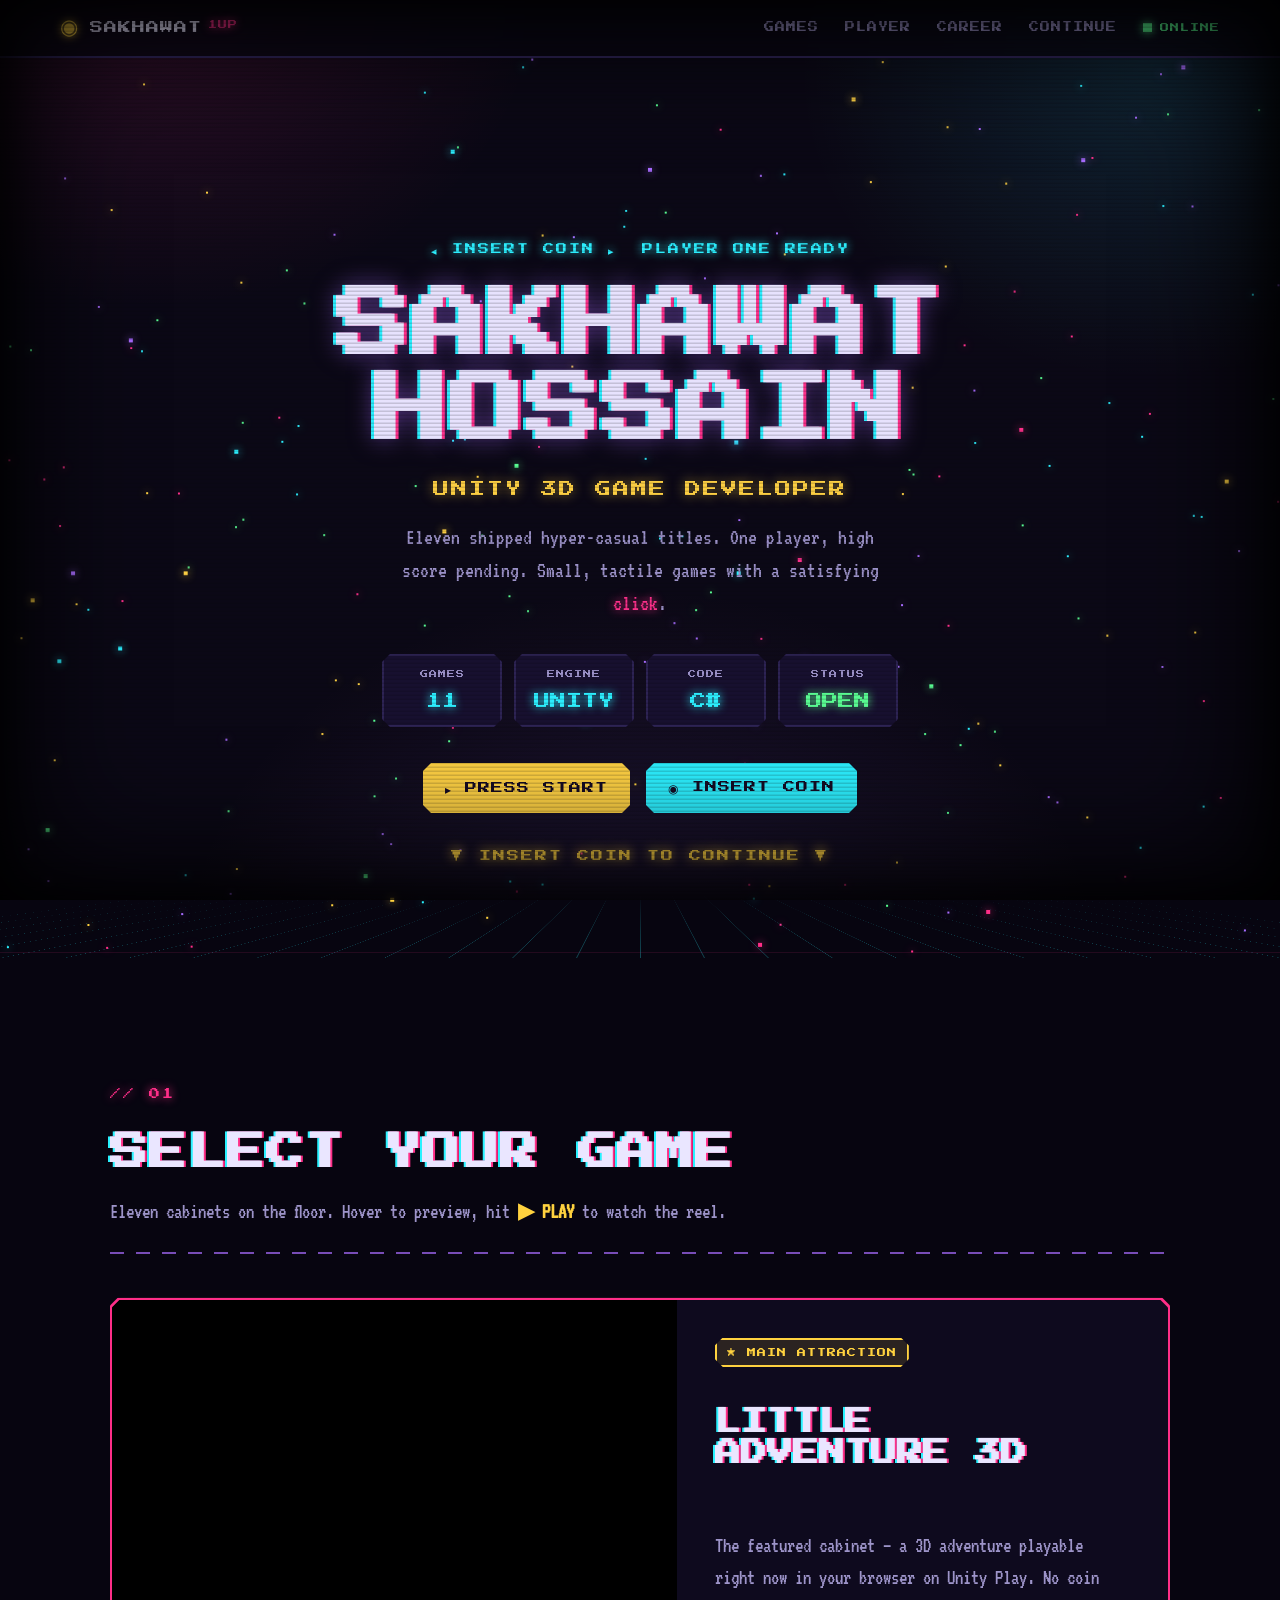
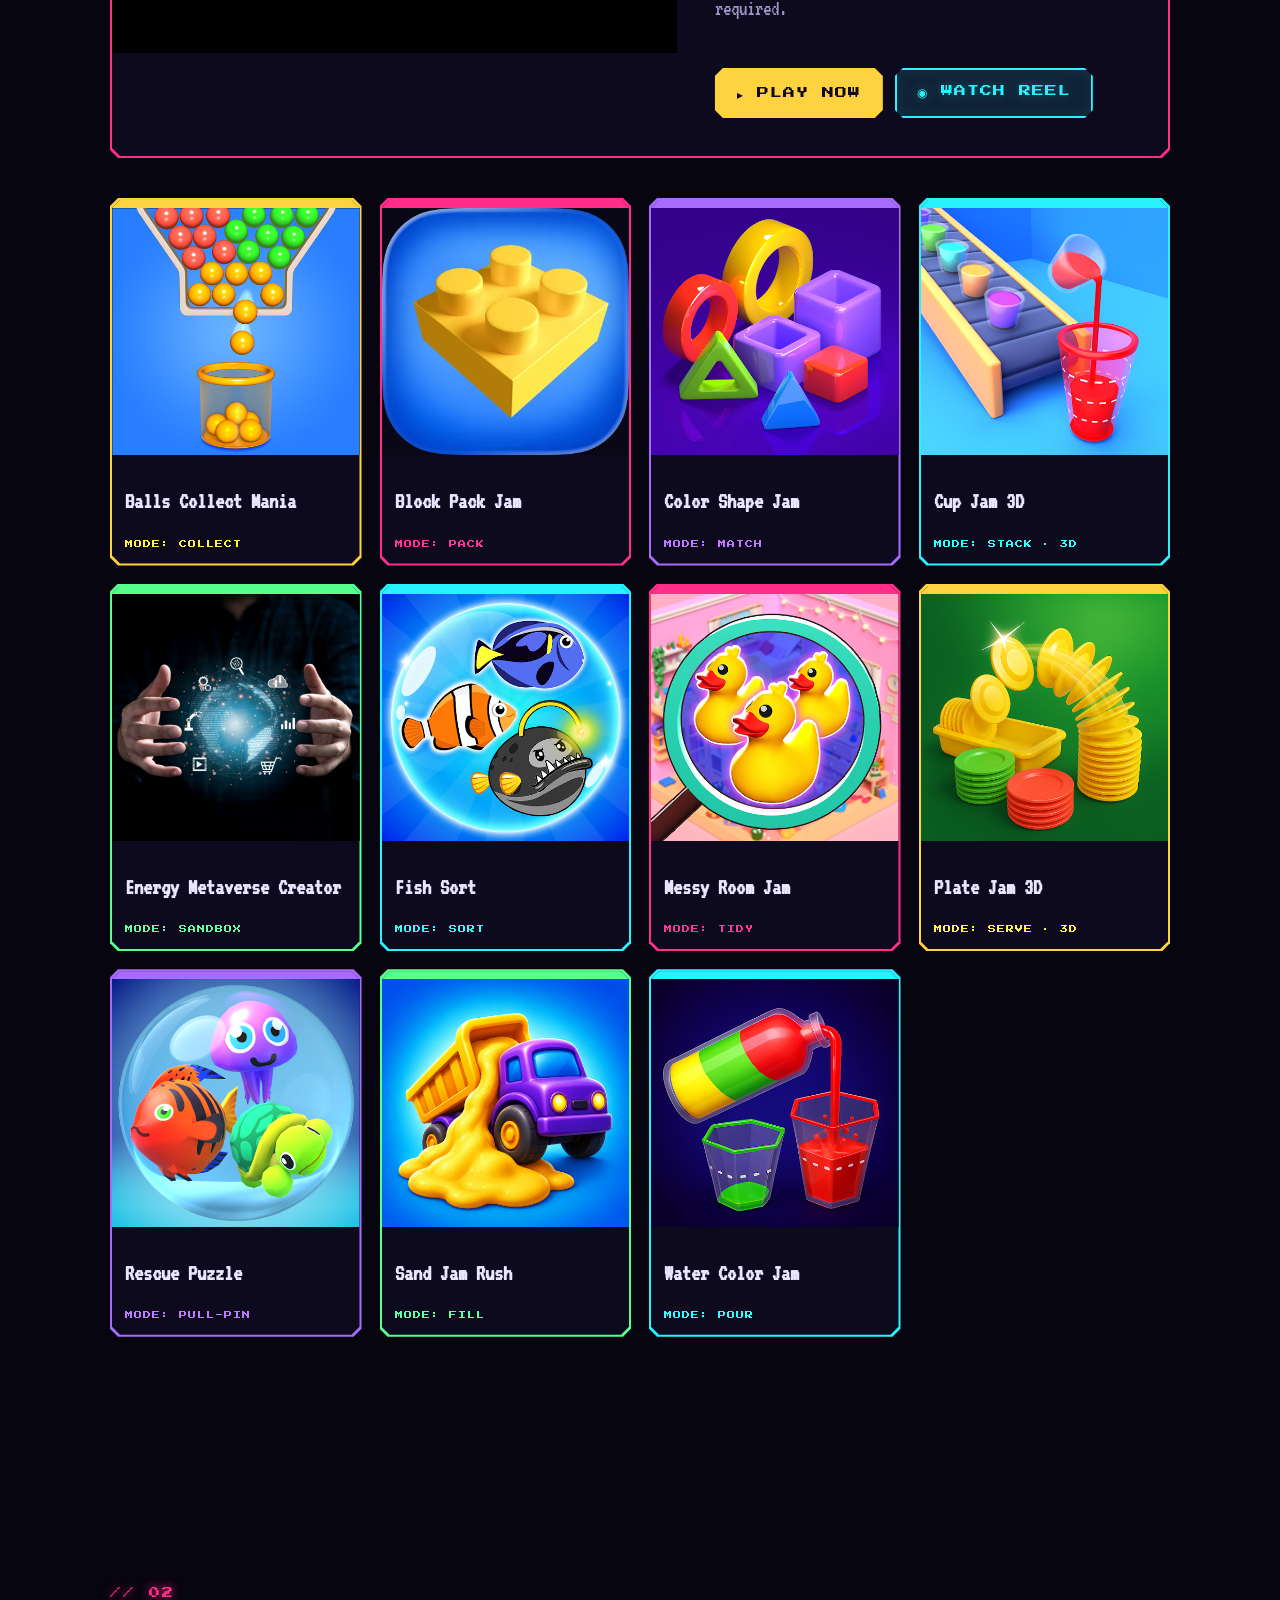
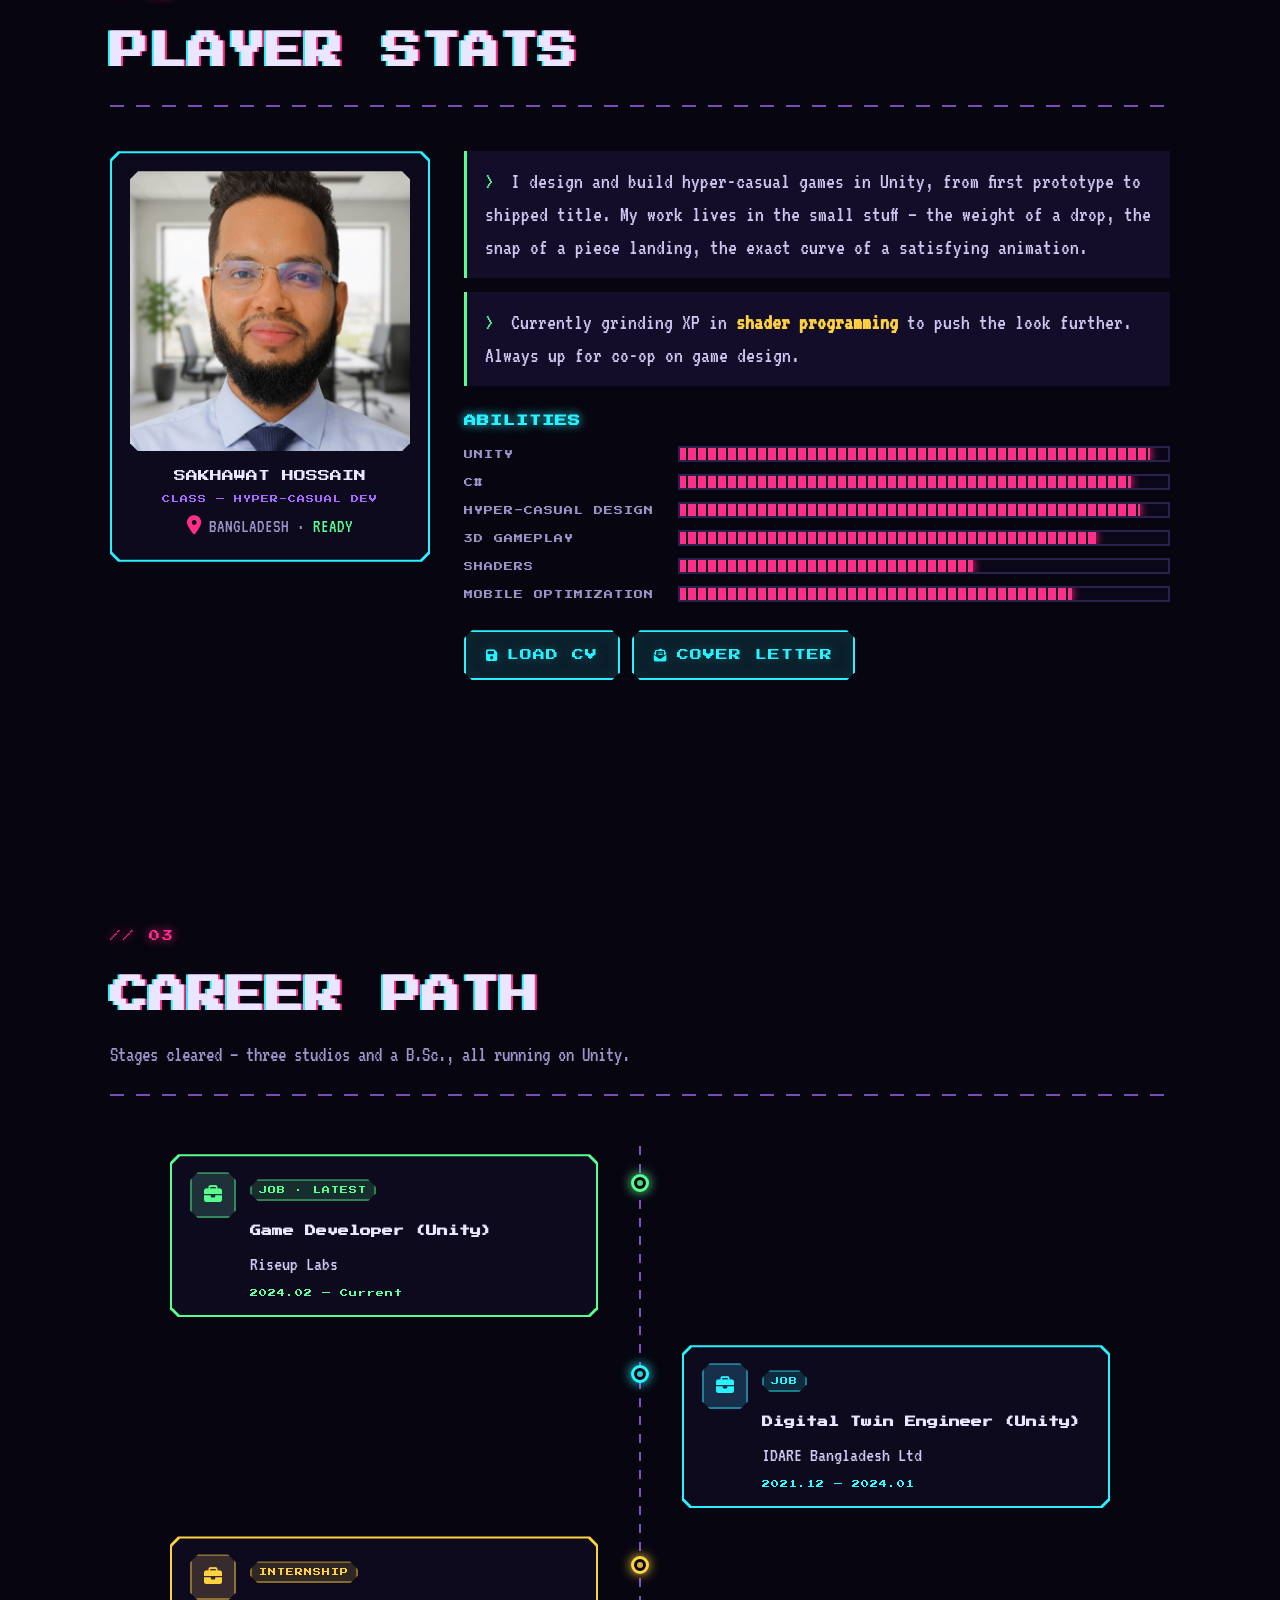
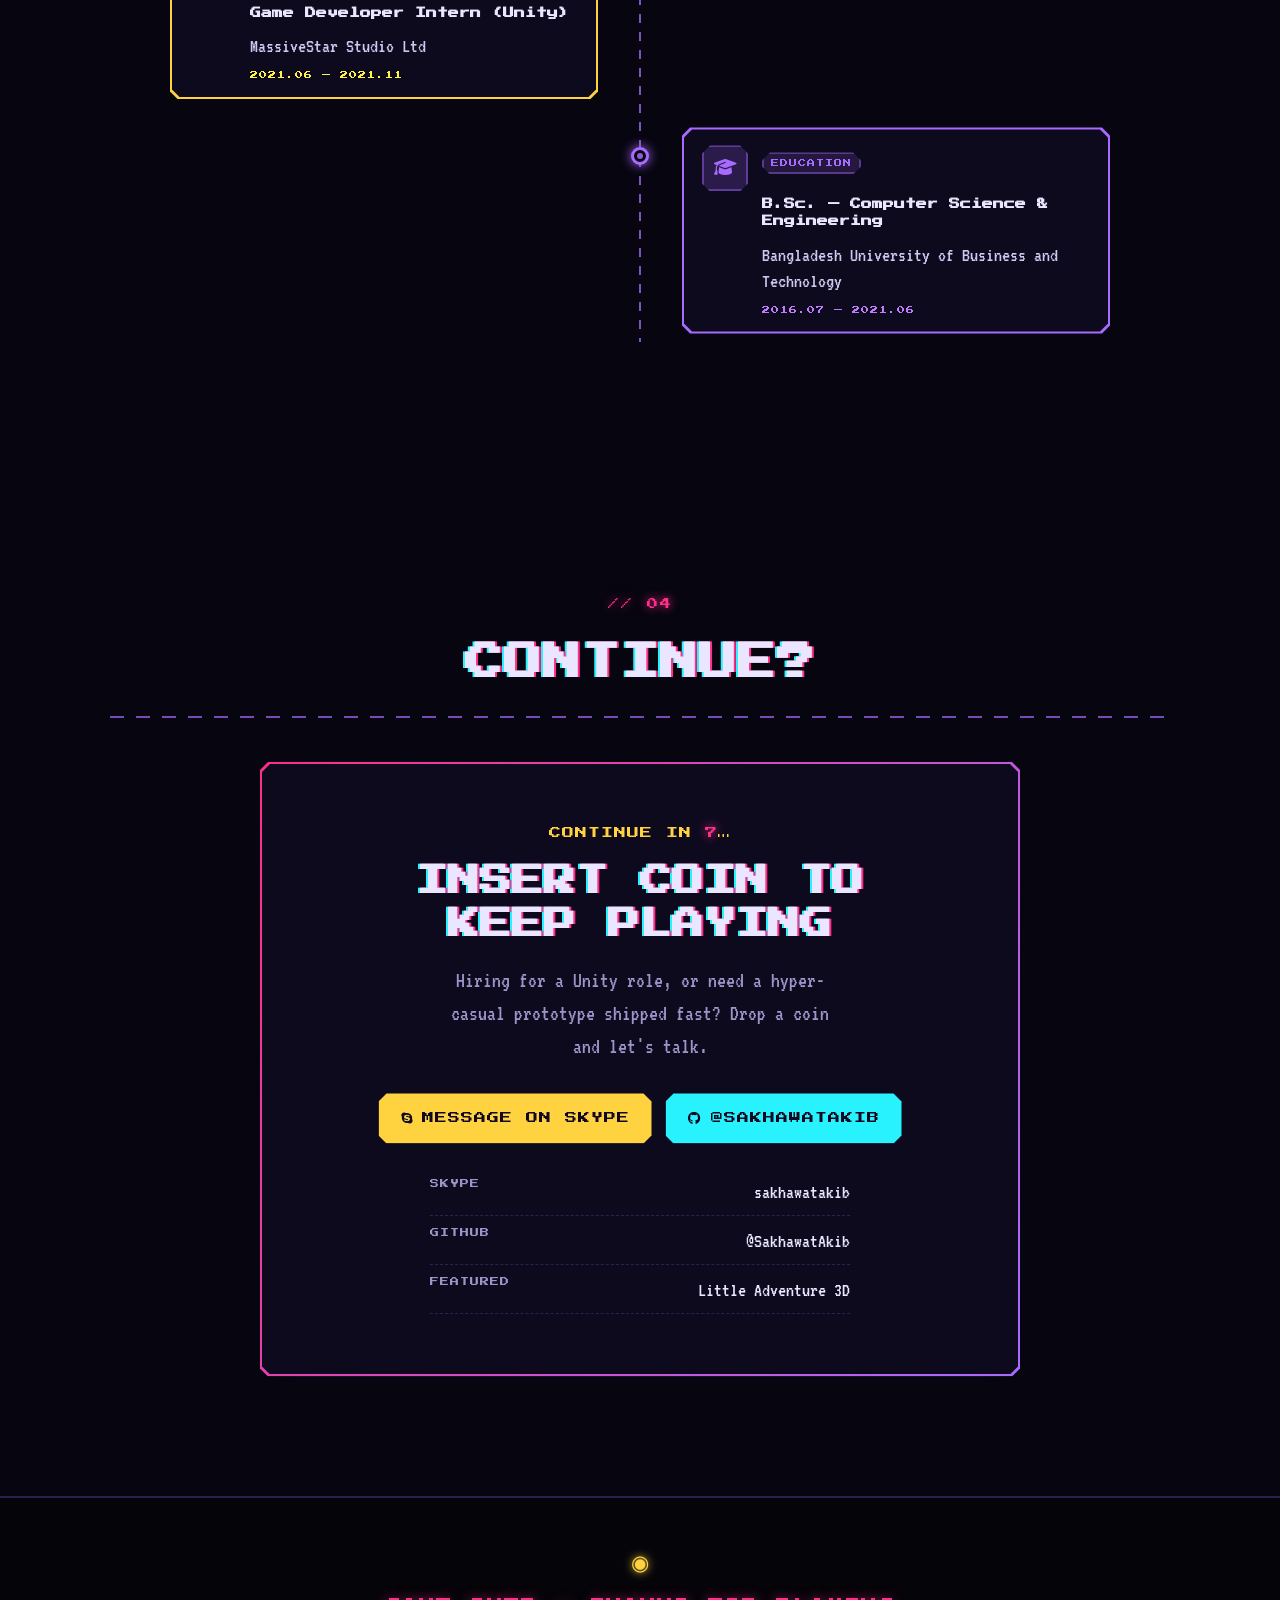
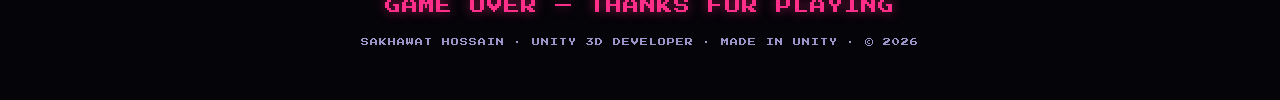
==== commit 8e6b8447: "Safe Backup" ====
--- a/index.html
+++ b/index.html
@@ -336,7 +336,7 @@
                 <span class="tl-tag">JOB · LATEST</span>
                 <h3 class="tl-role">Game Developer (Unity)</h3>
                 <p class="tl-org">Riseup Labs</p>
-                <p class="tl-date">2024.02 — 2024.11</p>
+                <p class="tl-date">2024.02 — Current</p>
               </div>
             </div>
           </div>
@@ -351,7 +351,7 @@
                 <span class="tl-tag">JOB</span>
                 <h3 class="tl-role">Digital Twin Engineer (Unity)</h3>
                 <p class="tl-org">IDARE Bangladesh Ltd</p>
-                <p class="tl-date">2021.12 — 2023.01</p>
+                <p class="tl-date">2021.12 — 2024.01</p>
               </div>
             </div>
           </div>
@@ -366,7 +366,7 @@
                 <span class="tl-tag">INTERNSHIP</span>
                 <h3 class="tl-role">Game Developer Intern (Unity)</h3>
                 <p class="tl-org">MassiveStar Studio Ltd</p>
-                <p class="tl-date">2021.06 — 2021.12</p>
+                <p class="tl-date">2021.06 — 2021.11</p>
               </div>
             </div>
           </div>
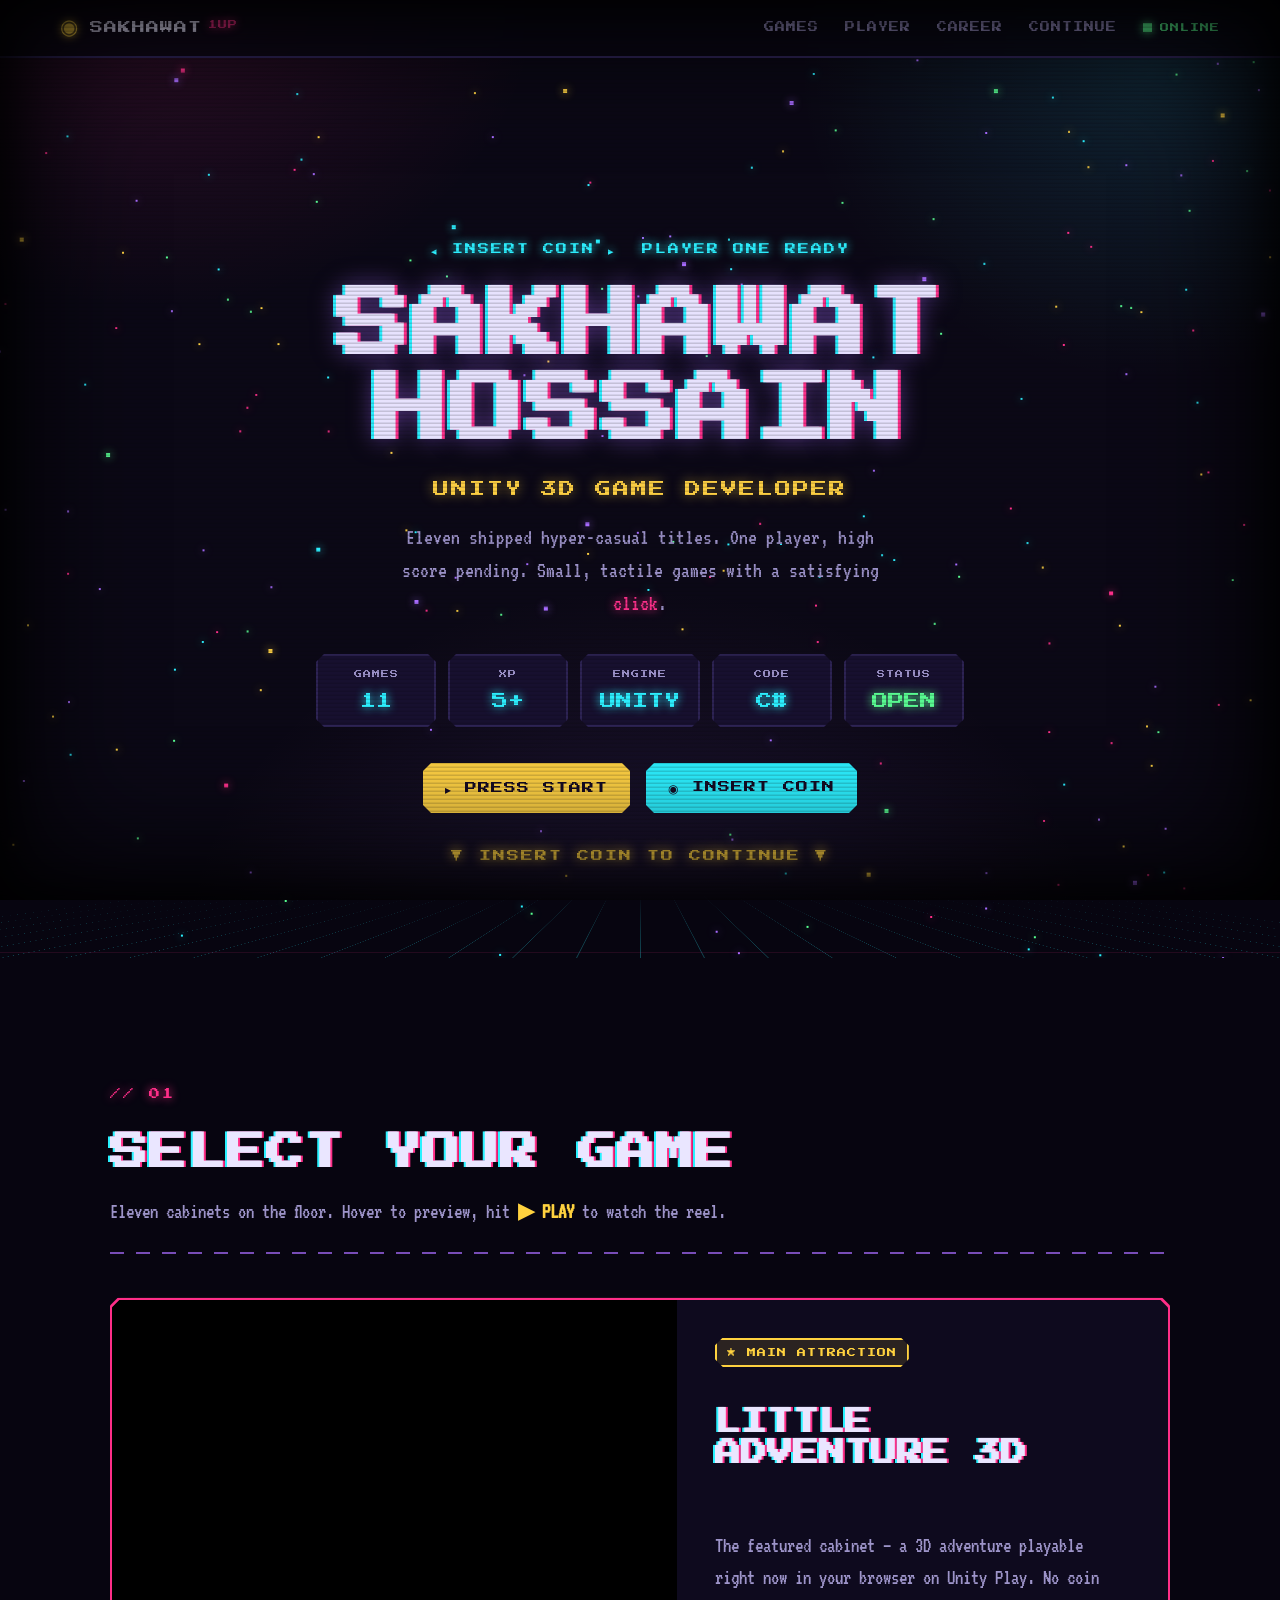
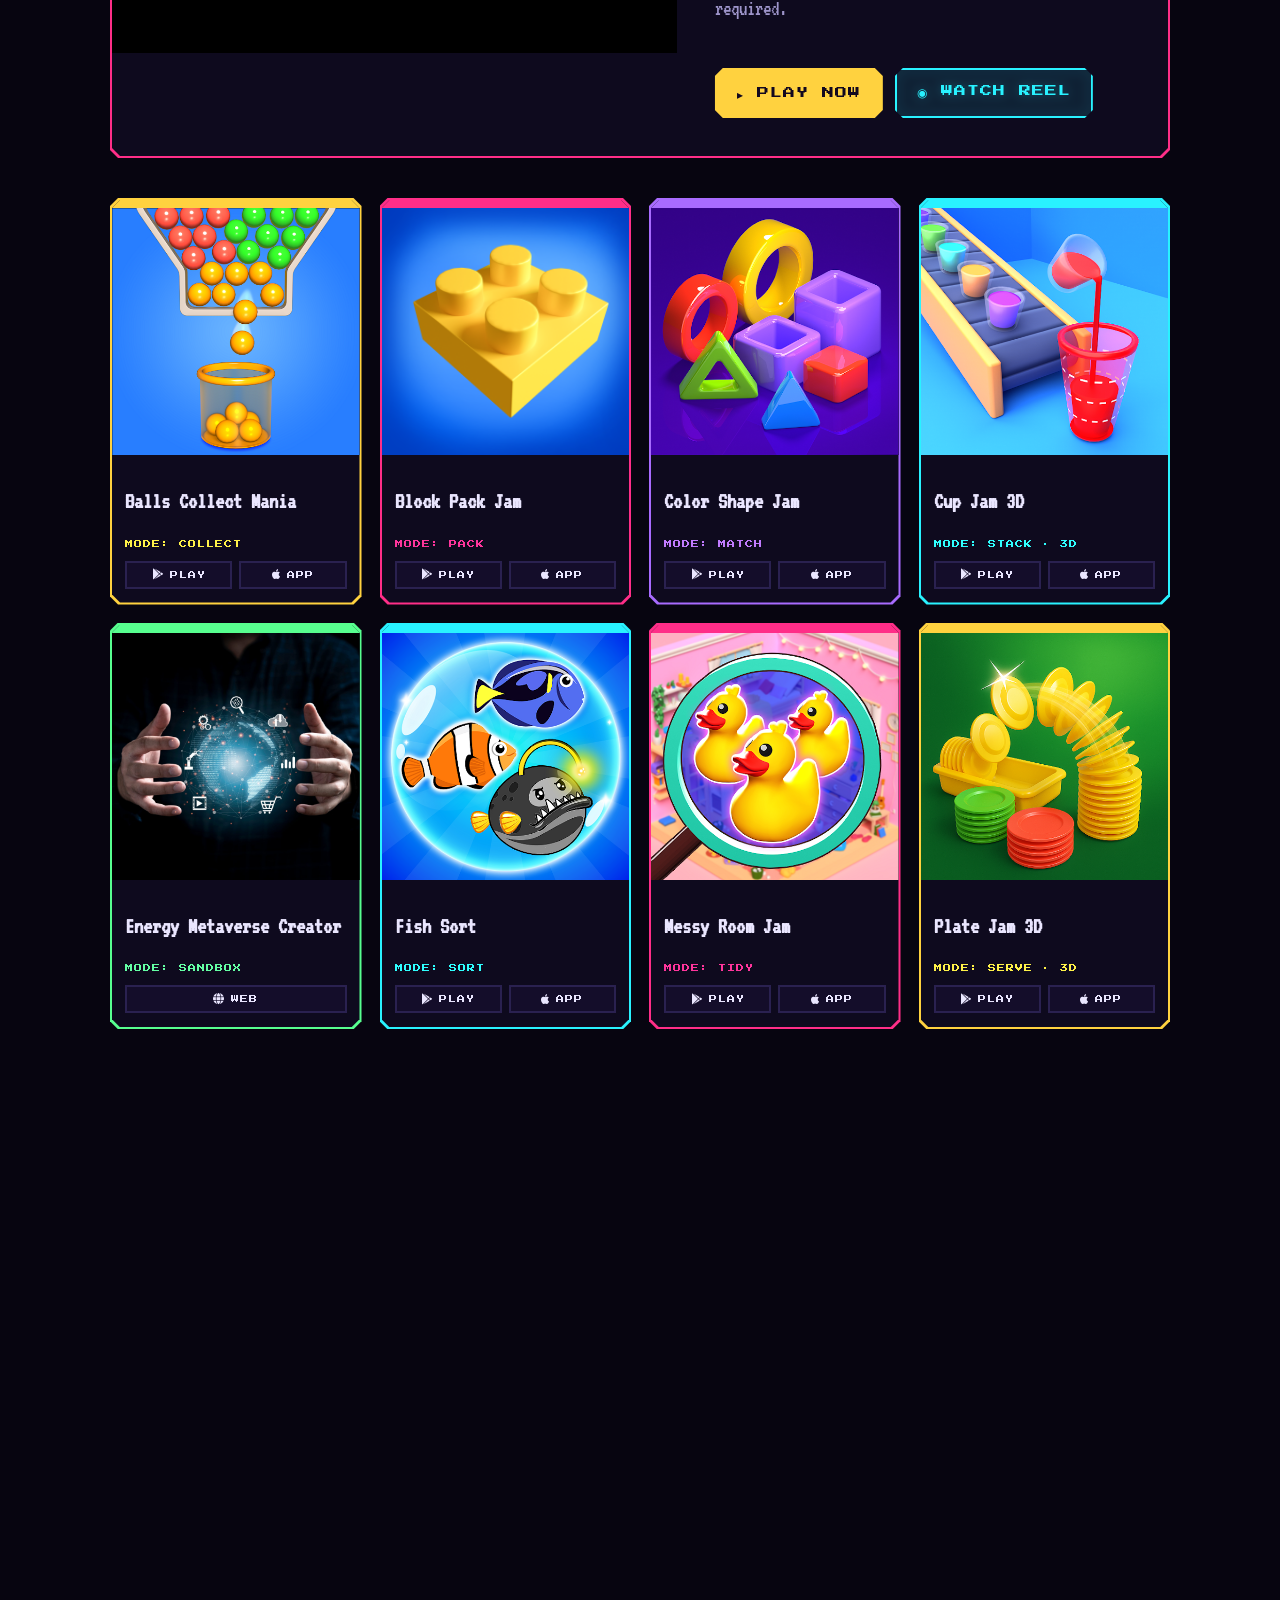
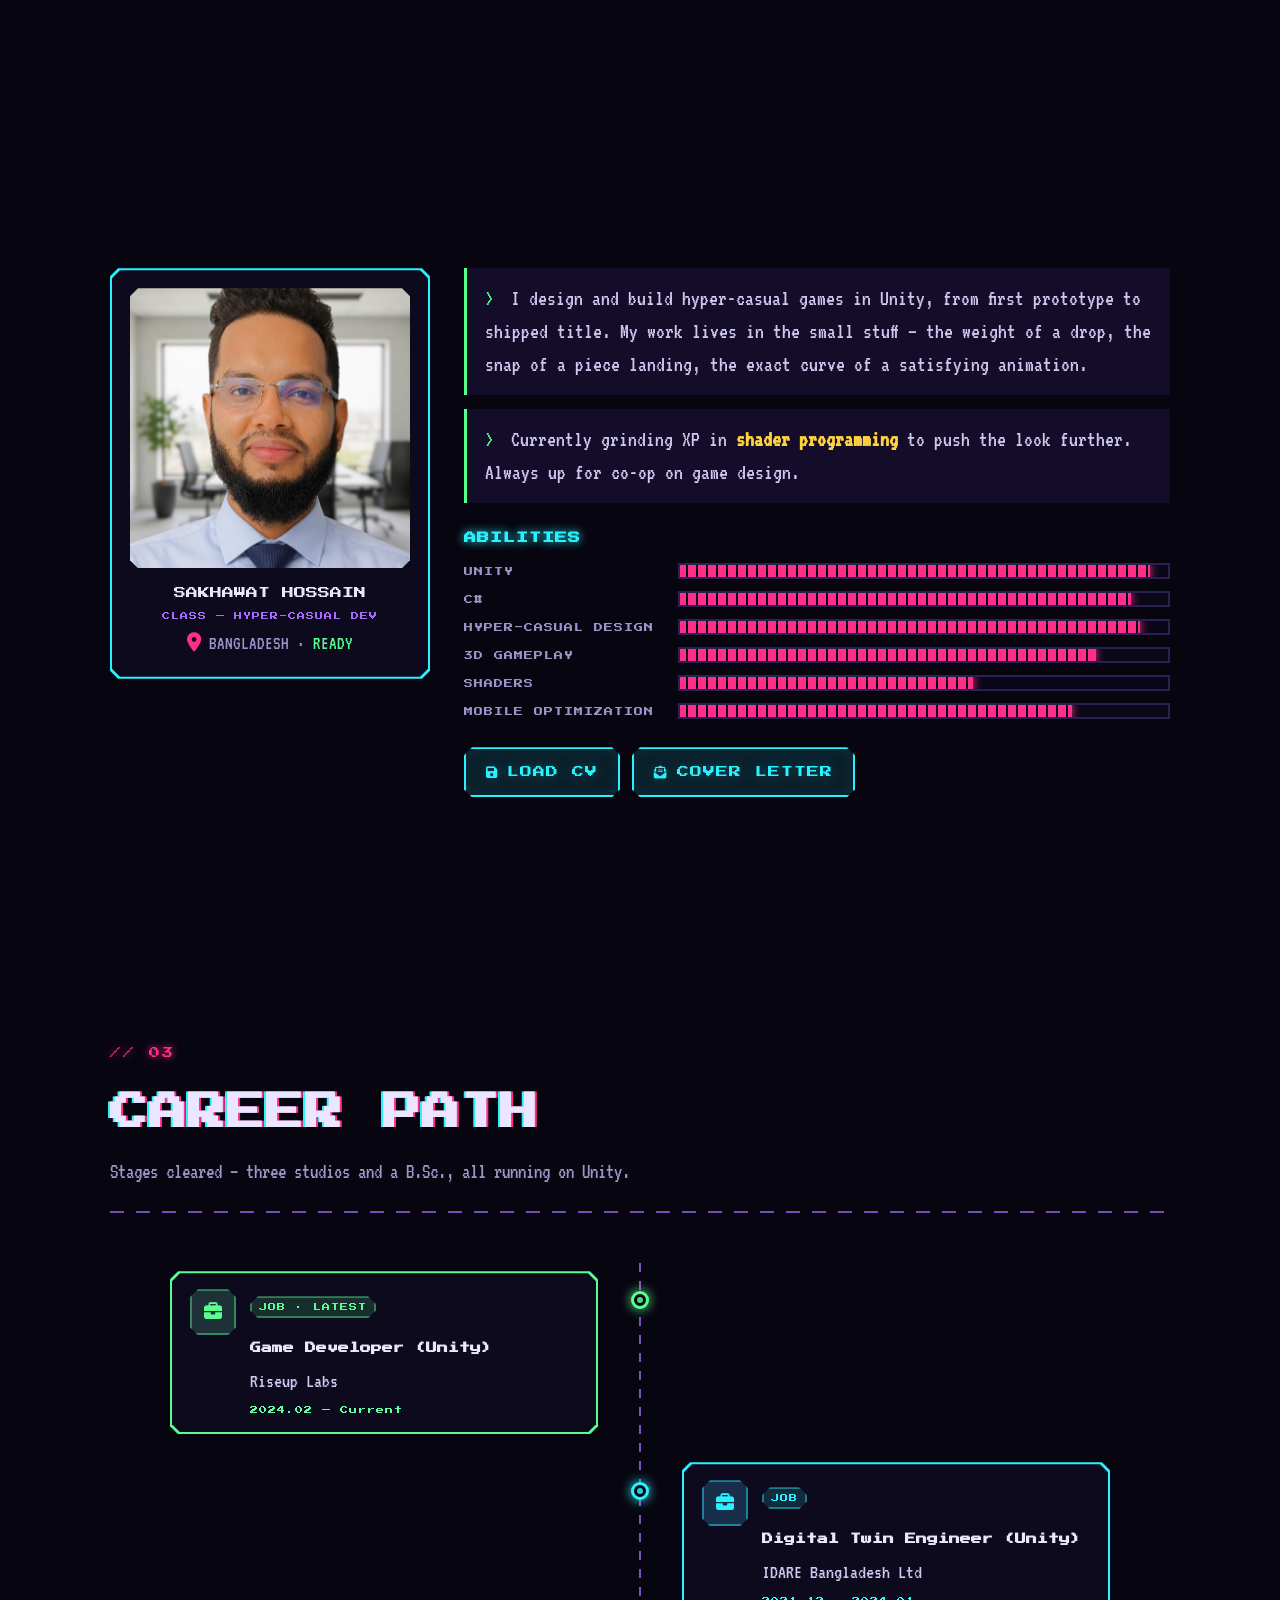
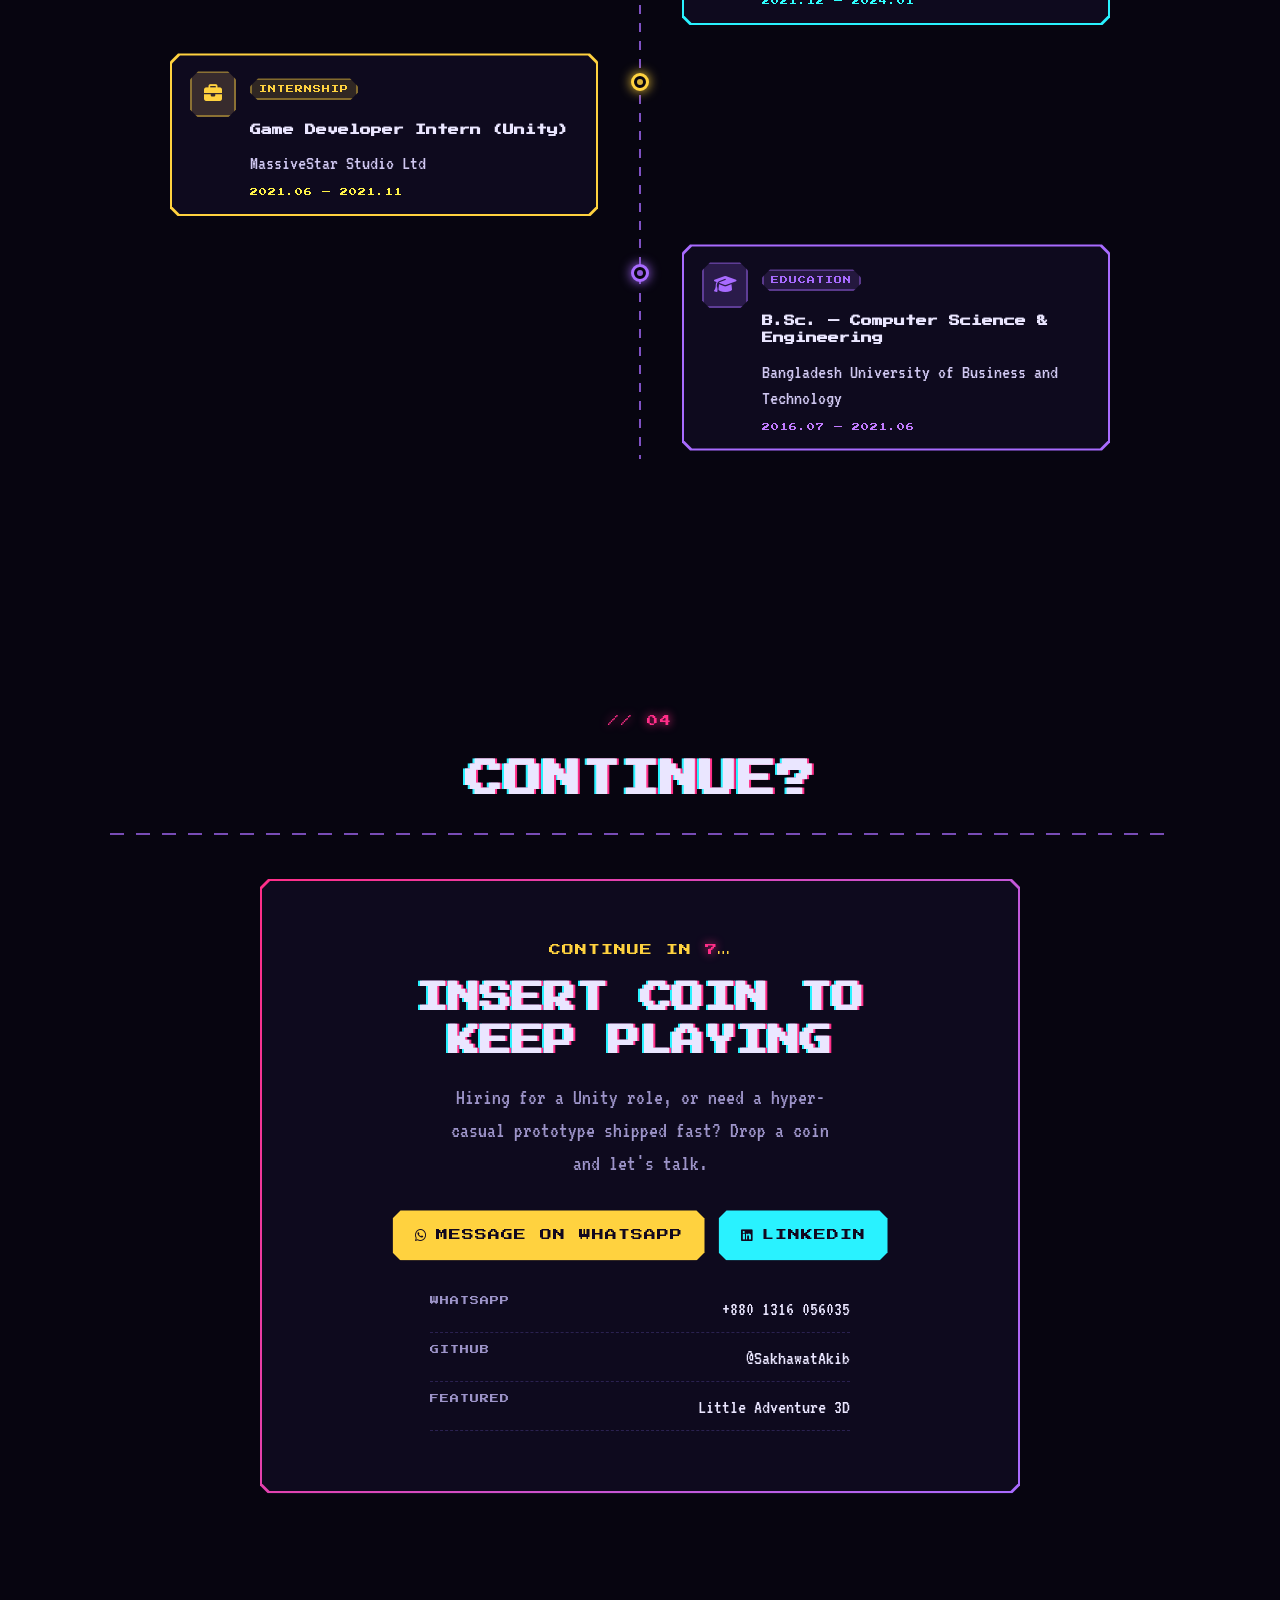
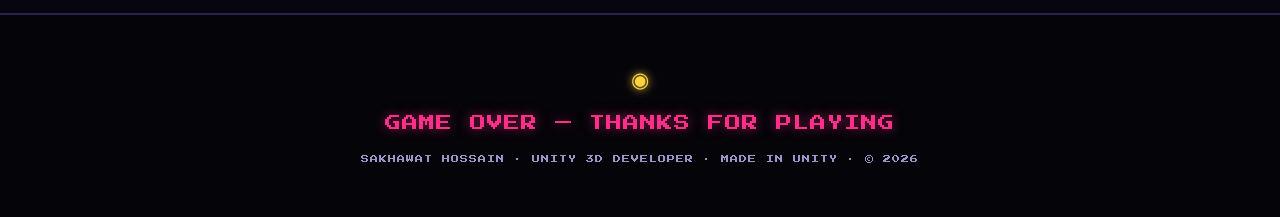
==== commit 19c43995: "Some updates" ====
--- a/index.html
+++ b/index.html
@@ -61,6 +61,7 @@
       <!-- HUD stat bar -->
       <div class="hud-stats reveal" style="--d:.54s">
         <div class="stat"><span class="stat-k">GAMES</span><span class="stat-v">11</span></div>
+        <div class="stat"><span class="stat-k">XP</span><span class="stat-v">5+</span></div>
         <div class="stat"><span class="stat-k">ENGINE</span><span class="stat-v">UNITY</span></div>
         <div class="stat"><span class="stat-k">CODE</span><span class="stat-v">C#</span></div>
         <div class="stat"><span class="stat-k">STATUS</span><span class="stat-v go">OPEN</span></div>
@@ -120,7 +121,14 @@
               <img class="g-shot a" alt="" aria-hidden="true"><img class="g-shot b" alt="" aria-hidden="true">
               <span class="game-play"><i class="fa-solid fa-play"></i> PLAY</span>
             </div>
-            <div class="game-meta"><h3 class="game-name">Balls Collect Mania</h3><span class="game-mode">MODE: COLLECT</span></div>
+            <div class="game-meta">
+              <h3 class="game-name">Balls Collect Mania</h3>
+              <span class="game-mode">MODE: COLLECT</span>
+              <div class="game-stores">
+              <a class="store-btn" href="https://play.google.com/store/apps/details?id=com.riseuplabs.ballscollect&hl=en" target="_blank" rel="noopener" aria-label="BALLS COLLECT MANIA on Google Play"><i class="fa-brands fa-google-play"></i> PLAY</a>
+              <a class="store-btn" href="https://apps.apple.com/mt/app/balls-collect-mania-cup-sort/id6738371909" target="_blank" rel="noopener" aria-label="BALLS COLLECT MANIA on the App Store"><i class="fa-brands fa-apple"></i> APP</a>
+              </div>
+            </div>
           </div>
         </article>
 
@@ -134,7 +142,14 @@
               <img class="g-shot a" alt="" aria-hidden="true"><img class="g-shot b" alt="" aria-hidden="true">
               <span class="game-play"><i class="fa-solid fa-play"></i> PLAY</span>
             </div>
-            <div class="game-meta"><h3 class="game-name">Block Pack Jam</h3><span class="game-mode">MODE: PACK</span></div>
+            <div class="game-meta">
+              <h3 class="game-name">Block Pack Jam</h3>
+              <span class="game-mode">MODE: PACK</span>
+              <div class="game-stores">
+              <a class="store-btn" href="https://play.google.com/store/apps/details?id=com.riseuplabs.blockpackjam&hl=en" target="_blank" rel="noopener" aria-label="BLOCK PACK JAM on Google Play"><i class="fa-brands fa-google-play"></i> PLAY</a>
+              <a class="store-btn" href="https://apps.apple.com/us/app/block-pack-jam/id6745022692" target="_blank" rel="noopener" aria-label="BLOCK PACK JAM on the App Store"><i class="fa-brands fa-apple"></i> APP</a>
+              </div>
+            </div>
           </div>
         </article>
 
@@ -148,7 +163,14 @@
               <img class="g-shot a" alt="" aria-hidden="true"><img class="g-shot b" alt="" aria-hidden="true">
               <span class="game-play"><i class="fa-solid fa-play"></i> PLAY</span>
             </div>
-            <div class="game-meta"><h3 class="game-name">Color Shape Jam</h3><span class="game-mode">MODE: MATCH</span></div>
+            <div class="game-meta">
+              <h3 class="game-name">Color Shape Jam</h3>
+              <span class="game-mode">MODE: MATCH</span>
+              <div class="game-stores">
+              <a class="store-btn" href="https://play.google.com/store/apps/details?id=com.riseuplabs.colorshapematch" target="_blank" rel="noopener" aria-label="COLOR SHAPE JAM on Google Play"><i class="fa-brands fa-google-play"></i> PLAY</a>
+              <a class="store-btn" href="https://apps.apple.com/us/app/color-shape-jam-match-puzzle/id6584516926" target="_blank" rel="noopener" aria-label="COLOR SHAPE JAM on the App Store"><i class="fa-brands fa-apple"></i> APP</a>
+              </div>
+            </div>
           </div>
         </article>
 
@@ -162,7 +184,14 @@
               <img class="g-shot a" alt="" aria-hidden="true"><img class="g-shot b" alt="" aria-hidden="true">
               <span class="game-play"><i class="fa-solid fa-play"></i> PLAY</span>
             </div>
-            <div class="game-meta"><h3 class="game-name">Cup Jam 3D</h3><span class="game-mode">MODE: STACK · 3D</span></div>
+            <div class="game-meta">
+              <h3 class="game-name">Cup Jam 3D</h3>
+              <span class="game-mode">MODE: STACK · 3D</span>
+              <div class="game-stores">
+              <a class="store-btn" href="https://play.google.com/store/apps/details?id=com.riseuplabs.cupjam" target="_blank" rel="noopener" aria-label="CUP JAM 3D on Google Play"><i class="fa-brands fa-google-play"></i> PLAY</a>
+              <a class="store-btn" href="https://apps.apple.com/us/app/cup-jam-3d-water-sorting-jam/id6692619853" target="_blank" rel="noopener" aria-label="CUP JAM 3D on the App Store"><i class="fa-brands fa-apple"></i> APP</a>
+              </div>
+            </div>
           </div>
         </article>
 
@@ -176,7 +205,13 @@
               <img class="g-shot a" alt="" aria-hidden="true"><img class="g-shot b" alt="" aria-hidden="true">
               <span class="game-play"><i class="fa-solid fa-play"></i> PLAY</span>
             </div>
-            <div class="game-meta"><h3 class="game-name">Energy Metaverse Creator</h3><span class="game-mode">MODE: SANDBOX</span></div>
+            <div class="game-meta">
+              <h3 class="game-name">Energy Metaverse Creator</h3>
+              <span class="game-mode">MODE: SANDBOX</span>
+              <div class="game-stores">
+              <a class="store-btn" href="https://energymeta.ai/" target="_blank" rel="noopener" aria-label="Open ENERGY METAVERSE CREATOR website"><i class="fa-solid fa-globe"></i> WEB</a>
+              </div>
+            </div>
           </div>
         </article>
 
@@ -190,7 +225,14 @@
               <img class="g-shot a" alt="" aria-hidden="true"><img class="g-shot b" alt="" aria-hidden="true">
               <span class="game-play"><i class="fa-solid fa-play"></i> PLAY</span>
             </div>
-            <div class="game-meta"><h3 class="game-name">Fish Sort</h3><span class="game-mode">MODE: SORT</span></div>
+            <div class="game-meta">
+              <h3 class="game-name">Fish Sort</h3>
+              <span class="game-mode">MODE: SORT</span>
+              <div class="game-stores">
+              <a class="store-btn" href="https://play.google.com/store/apps/details?id=com.riseuplabs.fishsort" target="_blank" rel="noopener" aria-label="FISH SORT on Google Play"><i class="fa-brands fa-google-play"></i> PLAY</a>
+              <a class="store-btn" href="https://apps.apple.com/ai/app/fish-sort-triple-match-puzzle/id6478644195" target="_blank" rel="noopener" aria-label="FISH SORT on the App Store"><i class="fa-brands fa-apple"></i> APP</a>
+              </div>
+            </div>
           </div>
         </article>
 
@@ -204,7 +246,14 @@
               <img class="g-shot a" alt="" aria-hidden="true"><img class="g-shot b" alt="" aria-hidden="true">
               <span class="game-play"><i class="fa-solid fa-play"></i> PLAY</span>
             </div>
-            <div class="game-meta"><h3 class="game-name">Messy Room Jam</h3><span class="game-mode">MODE: TIDY</span></div>
+            <div class="game-meta">
+              <h3 class="game-name">Messy Room Jam</h3>
+              <span class="game-mode">MODE: TIDY</span>
+              <div class="game-stores">
+              <a class="store-btn" href="https://play.google.com/store/apps/details?id=com.riseuplabs.messyroomjam" target="_blank" rel="noopener" aria-label="MESSY ROOM JAM on Google Play"><i class="fa-brands fa-google-play"></i> PLAY</a>
+              <a class="store-btn" href="https://apps.apple.com/us/app/messy-room-jam-hidden-object/id6692619848?ct=Tap33760795" target="_blank" rel="noopener" aria-label="MESSY ROOM JAM on the App Store"><i class="fa-brands fa-apple"></i> APP</a>
+              </div>
+            </div>
           </div>
         </article>
 
@@ -218,7 +267,14 @@
               <img class="g-shot a" alt="" aria-hidden="true"><img class="g-shot b" alt="" aria-hidden="true">
               <span class="game-play"><i class="fa-solid fa-play"></i> PLAY</span>
             </div>
-            <div class="game-meta"><h3 class="game-name">Plate Jam 3D</h3><span class="game-mode">MODE: SERVE · 3D</span></div>
+            <div class="game-meta">
+              <h3 class="game-name">Plate Jam 3D</h3>
+              <span class="game-mode">MODE: SERVE · 3D</span>
+              <div class="game-stores">
+              <a class="store-btn" href="https://play.google.com/store/apps/details?id=com.riseuplabs.platejam3d&hl=en" target="_blank" rel="noopener" aria-label="PLATE JAM 3D on Google Play"><i class="fa-brands fa-google-play"></i> PLAY</a>
+              <a class="store-btn" href="https://apps.apple.com/mt/app/plate-jam-3d-triple-match/id6737190320" target="_blank" rel="noopener" aria-label="PLATE JAM 3D on the App Store"><i class="fa-brands fa-apple"></i> APP</a>
+              </div>
+            </div>
           </div>
         </article>
 
@@ -232,7 +288,14 @@
               <img class="g-shot a" alt="" aria-hidden="true"><img class="g-shot b" alt="" aria-hidden="true">
               <span class="game-play"><i class="fa-solid fa-play"></i> PLAY</span>
             </div>
-            <div class="game-meta"><h3 class="game-name">Rescue Puzzle</h3><span class="game-mode">MODE: PULL-PIN</span></div>
+            <div class="game-meta">
+              <h3 class="game-name">Rescue Puzzle</h3>
+              <span class="game-mode">MODE: PULL-PIN</span>
+              <div class="game-stores">
+              <a class="store-btn" href="https://play.google.com/store/apps/details?id=com.riseuplabs.rescuepuzzle" target="_blank" rel="noopener" aria-label="RESCUE PUZZLE on Google Play"><i class="fa-brands fa-google-play"></i> PLAY</a>
+              <a class="store-btn" href="https://apps.apple.com/us/app/rescue-puzzle-triple-match-3d/id6503827252" target="_blank" rel="noopener" aria-label="RESCUE PUZZLE on the App Store"><i class="fa-brands fa-apple"></i> APP</a>
+              </div>
+            </div>
           </div>
         </article>
 
@@ -246,7 +309,14 @@
               <img class="g-shot a" alt="" aria-hidden="true"><img class="g-shot b" alt="" aria-hidden="true">
               <span class="game-play"><i class="fa-solid fa-play"></i> PLAY</span>
             </div>
-            <div class="game-meta"><h3 class="game-name">Sand Jam Rush</h3><span class="game-mode">MODE: FILL</span></div>
+            <div class="game-meta">
+              <h3 class="game-name">Sand Jam Rush</h3>
+              <span class="game-mode">MODE: FILL</span>
+              <div class="game-stores">
+              <a class="store-btn" href="https://play.google.com/store/apps/details?id=com.riseuplabs.sandjamrush" target="_blank" rel="noopener" aria-label="SAND JAM RUSH on Google Play"><i class="fa-brands fa-google-play"></i> PLAY</a>
+              <a class="store-btn" href="https://apps.apple.com/us/developer/rise-up-labs/id337502798" target="_blank" rel="noopener" aria-label="SAND JAM RUSH on the App Store"><i class="fa-brands fa-apple"></i> APP</a>
+              </div>
+            </div>
           </div>
         </article>
 
@@ -260,7 +330,14 @@
               <img class="g-shot a" alt="" aria-hidden="true"><img class="g-shot b" alt="" aria-hidden="true">
               <span class="game-play"><i class="fa-solid fa-play"></i> PLAY</span>
             </div>
-            <div class="game-meta"><h3 class="game-name">Water Color Jam</h3><span class="game-mode">MODE: POUR</span></div>
+            <div class="game-meta">
+              <h3 class="game-name">Water Color Jam</h3>
+              <span class="game-mode">MODE: POUR</span>
+              <div class="game-stores">
+              <a class="store-btn" href="https://play.google.com/store/apps/details?id=com.riseuplabs.watercolorjam" target="_blank" rel="noopener" aria-label="WATER COLOR JAM on Google Play"><i class="fa-brands fa-google-play"></i> PLAY</a>
+              <a class="store-btn" href="https://apps.apple.com/us/app/water-color-jam-sort-puzzle/id6664062534" target="_blank" rel="noopener" aria-label="WATER COLOR JAM on the App Store"><i class="fa-brands fa-apple"></i> APP</a>
+              </div>
+            </div>
           </div>
         </article>
 
@@ -407,11 +484,11 @@
           <h3 class="cont-title">INSERT COIN TO<br>KEEP PLAYING</h3>
           <p class="cont-sub">Hiring for a Unity role, or need a hyper-casual prototype shipped fast? Drop a coin and let's talk.</p>
           <div class="cont-cta">
-            <a class="abtn abtn-amber" href="skype:sakhawatakib?chat"><i class="fa-brands fa-skype"></i> MESSAGE ON SKYPE</a>
-            <a class="abtn abtn-cyan" href="https://github.com/SakhawatAkib" target="_blank" rel="noopener"><i class="fa-brands fa-github"></i> @SAKHAWATAKIB</a>
+            <a class="abtn abtn-amber" href="https://wa.me/8801316056035" target="_blank" rel="noopener"><i class="fa-brands fa-whatsapp"></i> MESSAGE ON WHATSAPP</a>
+            <a class="abtn abtn-cyan" href="https://www.linkedin.com/in/sakhawat-hossain-28194318b" target="_blank" rel="noopener"><i class="fa-brands fa-linkedin"></i> LINKEDIN</a>
           </div>
           <ul class="cont-list">
-            <li><span>SKYPE</span> sakhawatakib</li>
+            <li><span>WHATSAPP</span> +880 1316 056035</li>
             <li><span>GITHUB</span> @SakhawatAkib</li>
             <li><span>FEATURED</span> Little Adventure 3D</li>
           </ul>
--- a/styles.css
+++ b/styles.css
@@ -251,6 +251,18 @@
 .game-meta{padding:12px 13px 14px}
 .game-name{font-family:var(--term);font-size:23px;line-height:1.05;color:var(--text)}
 .game-mode{display:block;font-family:var(--pixel);font-size:8px;letter-spacing:1px;color:var(--c);margin-top:8px;filter:brightness(1.15)}
+.game-stores{display:flex;gap:7px;margin-top:11px}
+.store-btn{
+  flex:1;display:inline-flex;align-items:center;justify-content:center;gap:6px;
+  font-family:var(--pixel);font-size:8px;letter-spacing:1px;text-decoration:none;
+  color:var(--text);background:var(--panel-2);padding:8px 6px;
+  outline:2px solid var(--line);outline-offset:-2px;
+  transition:background .15s,color .15s,outline-color .15s,transform .15s;
+}
+.store-btn:hover,.store-btn:focus-visible{
+  background:var(--c);color:#0a0716;outline-color:var(--c);transform:translateY(-2px);
+}
+.store-btn i{font-size:11px}
 
 /* =====================================================================
    PLAYER STATS (about)
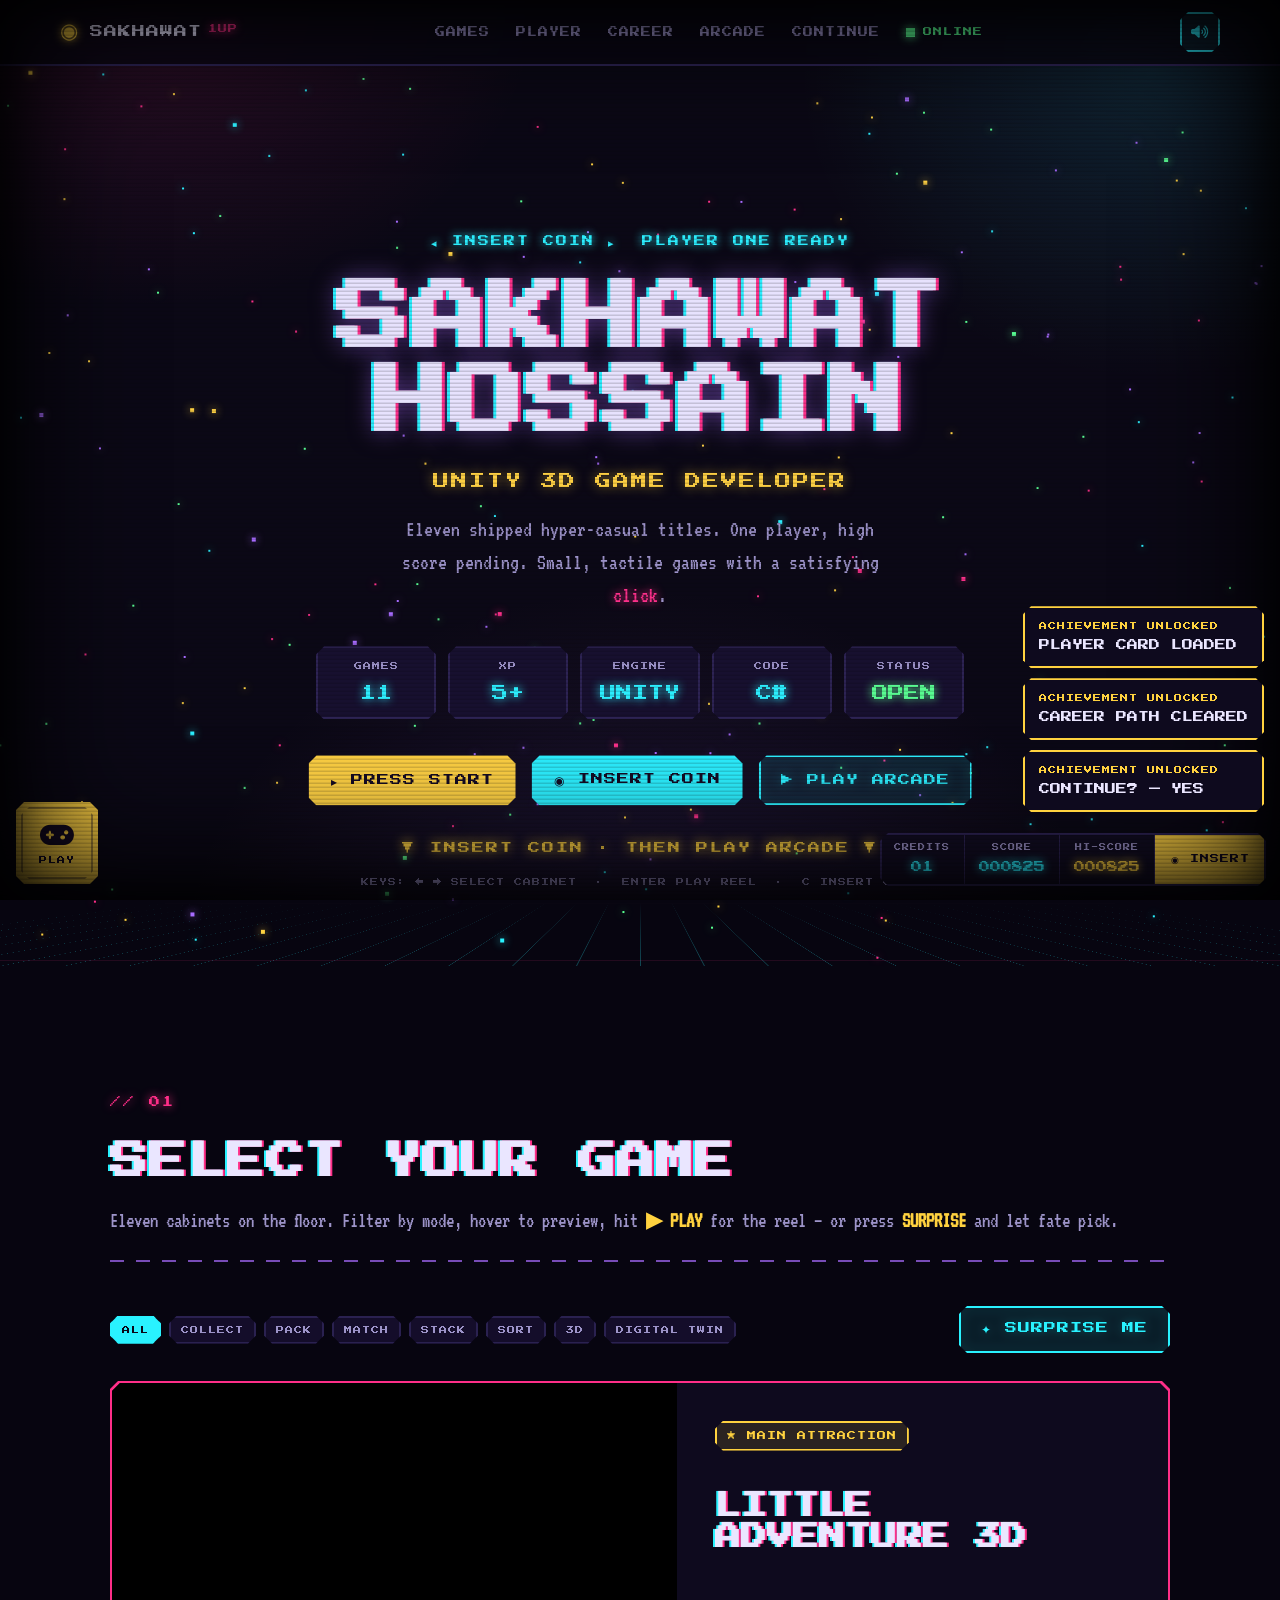
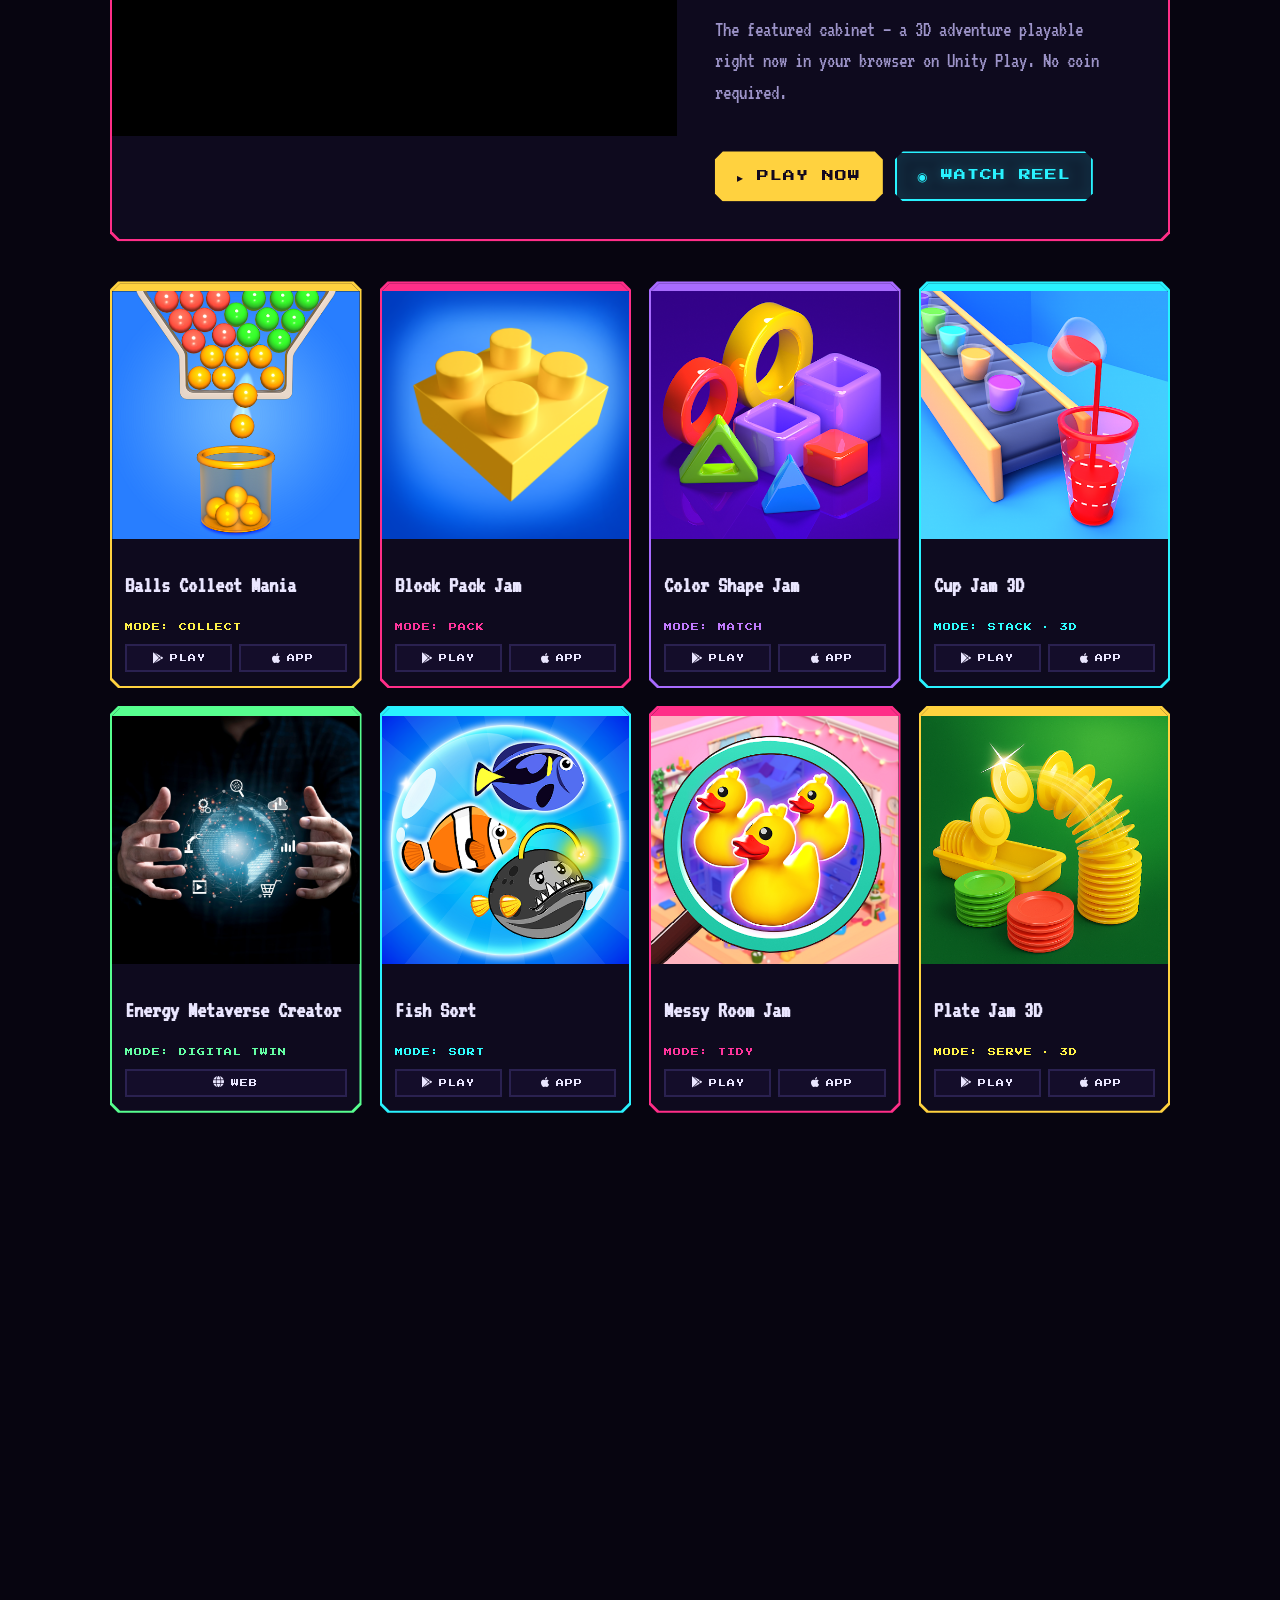
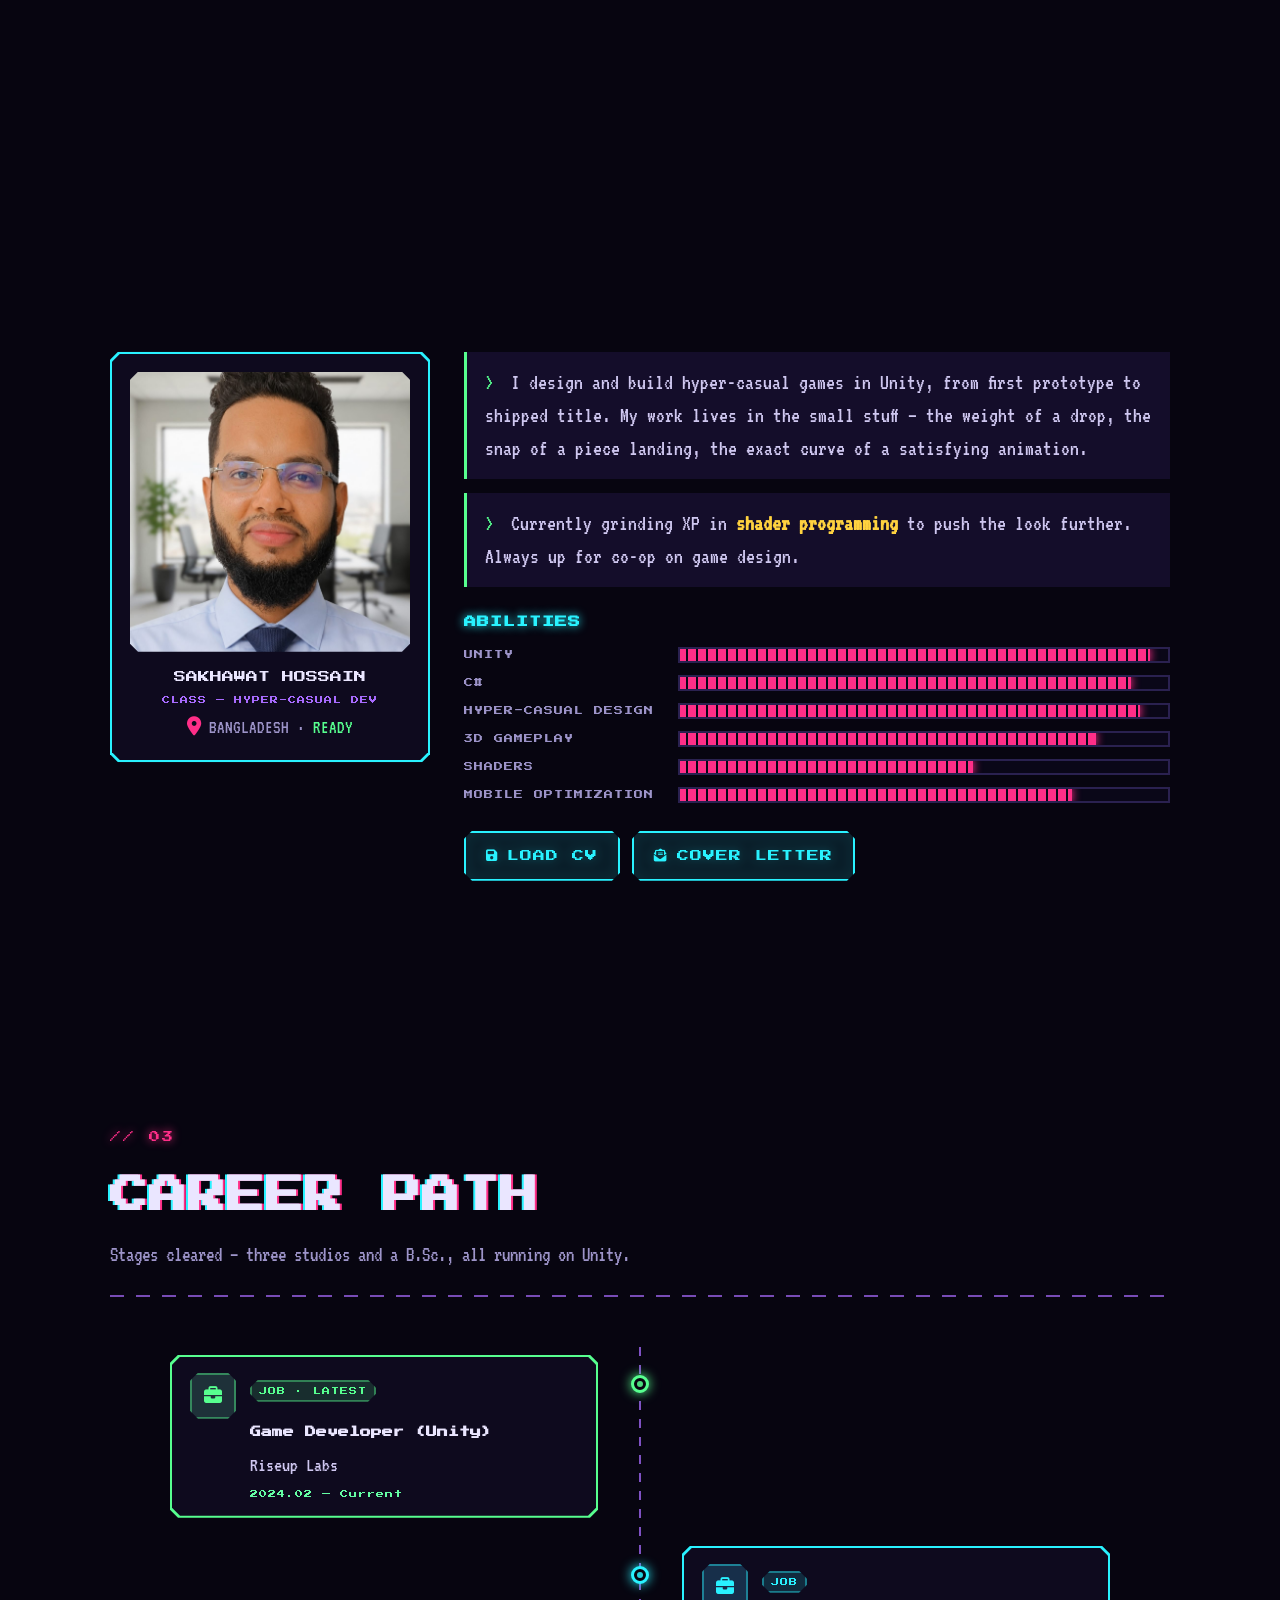
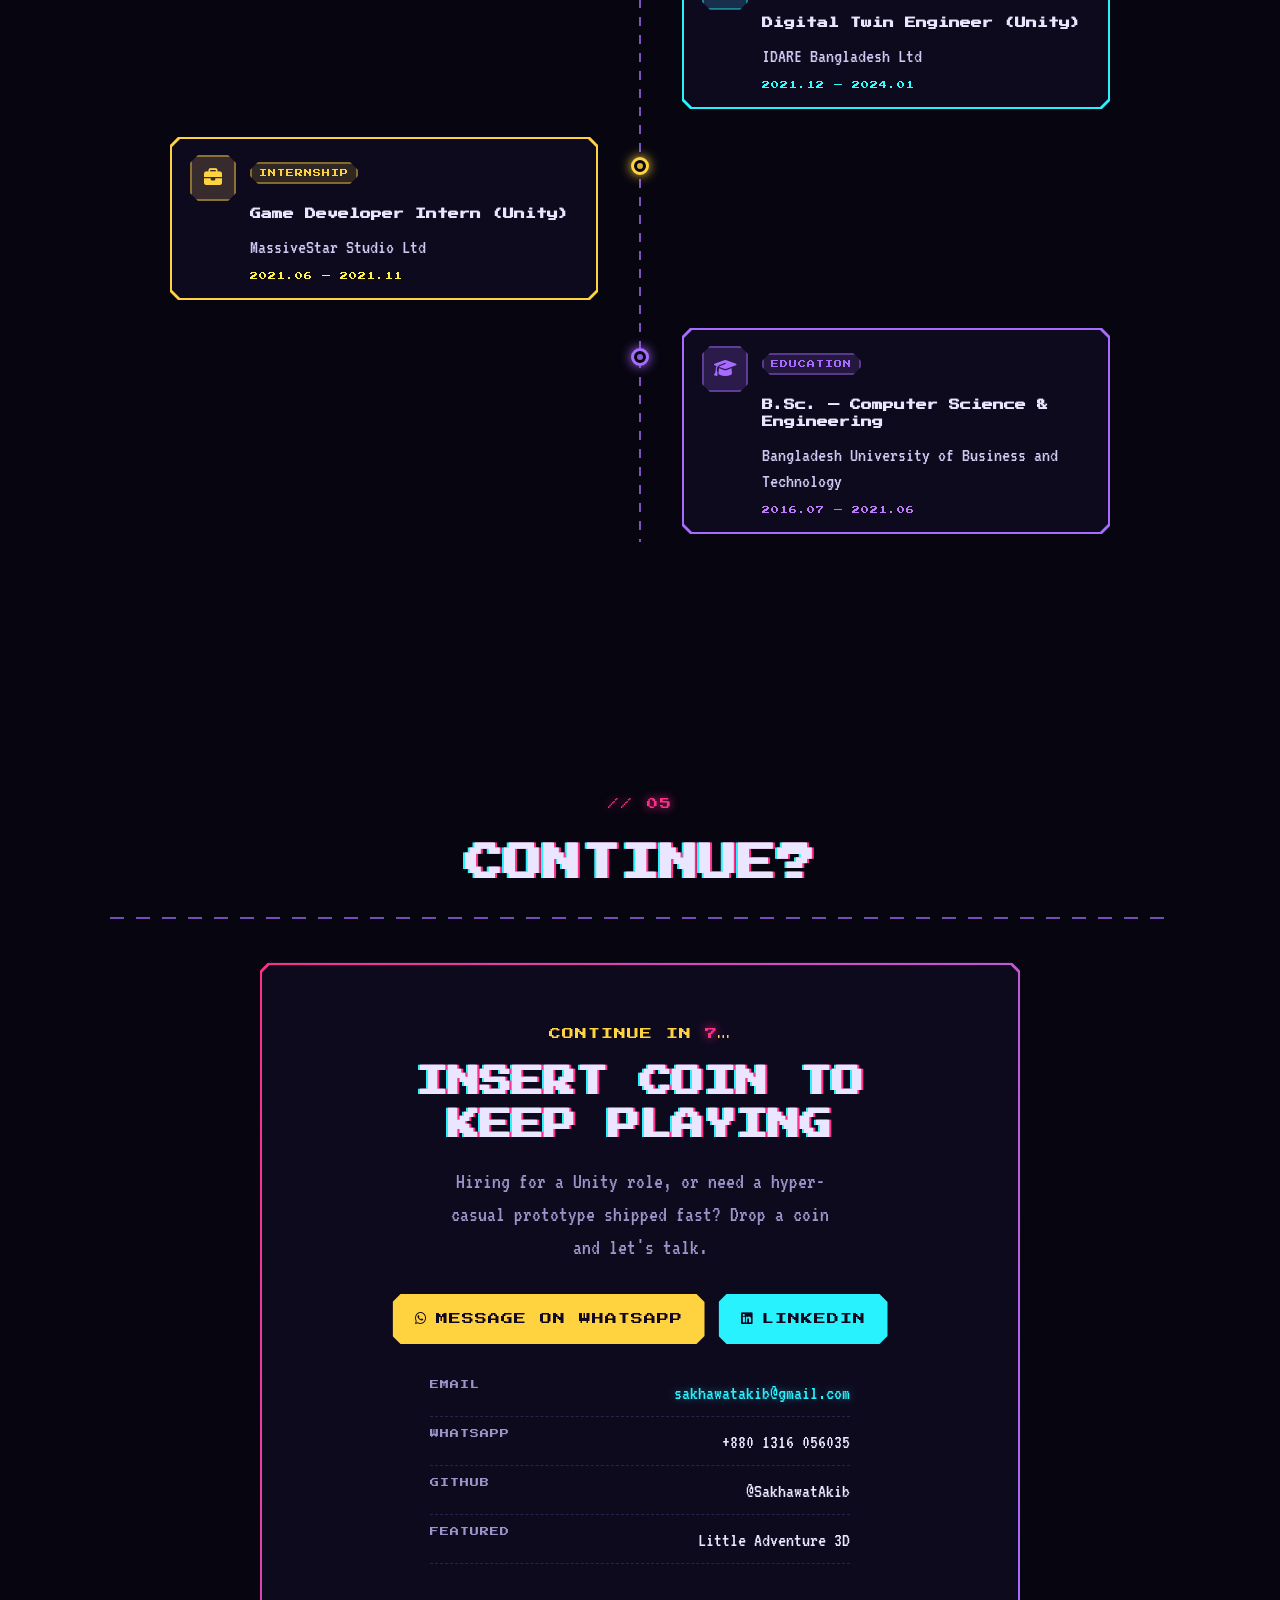
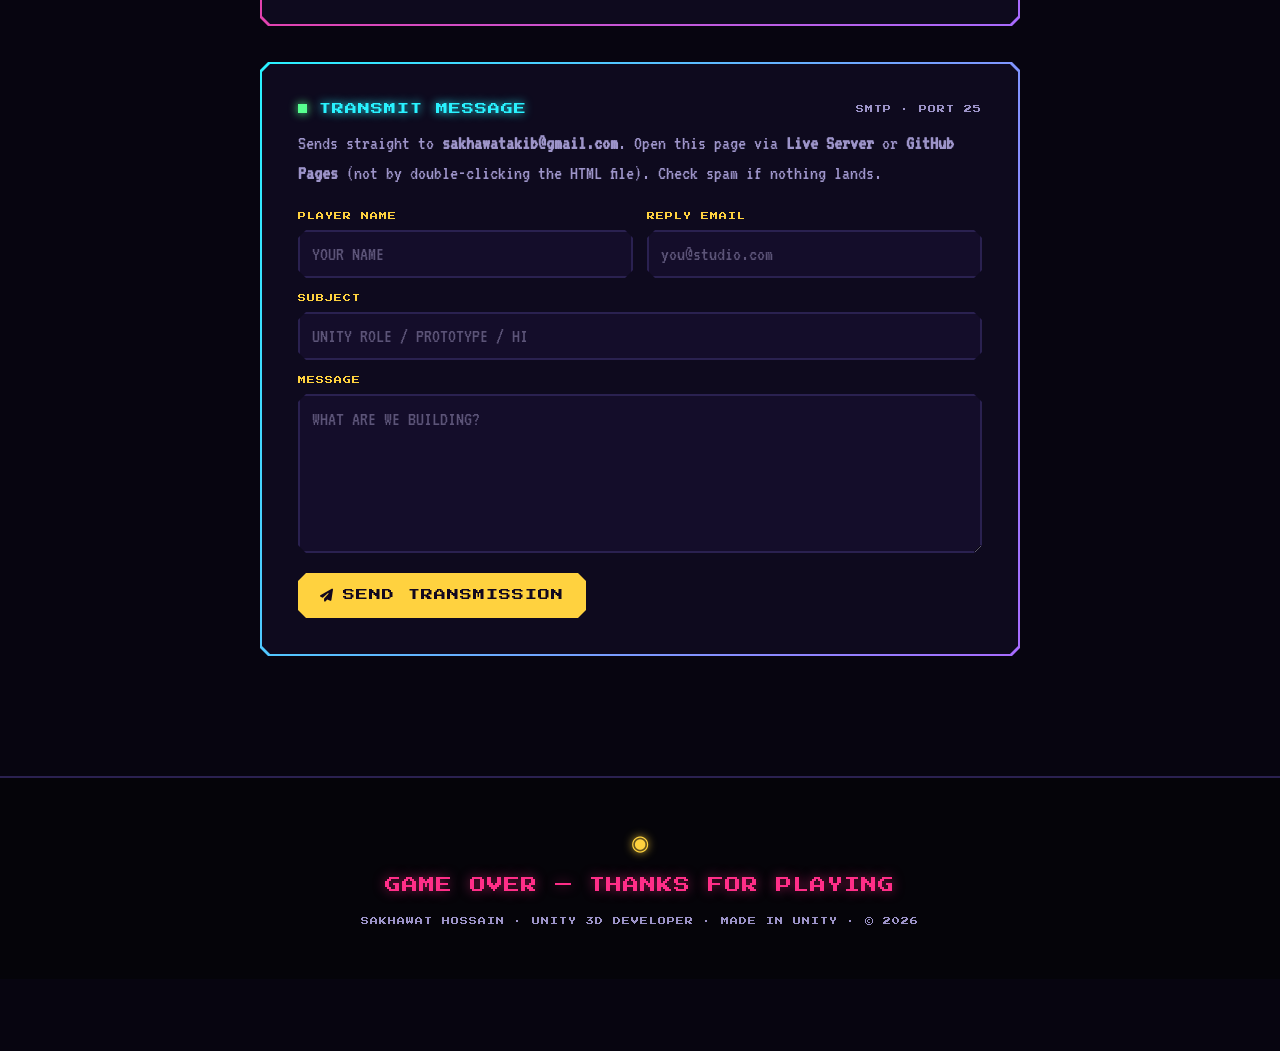
==== commit 92595651: "Version 2" ====
--- a/index.html
+++ b/index.html
@@ -33,13 +33,34 @@
     <a href="#games">GAMES</a>
     <a href="#player">PLAYER</a>
     <a href="#career">CAREER</a>
+    <a href="#arcade" data-arcade-trigger>ARCADE</a>
     <a href="#continue">CONTINUE</a>
     <span class="hud-status"><span class="blip"></span>ONLINE</span>
   </nav>
-  <button class="hud-burger" id="burger" aria-label="Open menu" aria-expanded="false">
-    <span></span><span></span><span></span>
-  </button>
+  <div class="hud-tools">
+    <button class="mute-btn" id="muteBtn" type="button" aria-label="Mute arcade sounds" aria-pressed="false" title="Sound on/off">
+      <i class="fa-solid fa-volume-high" aria-hidden="true"></i>
+    </button>
+    <button class="hud-burger" id="burger" aria-label="Open menu" aria-expanded="false">
+      <span></span><span></span><span></span>
+    </button>
+  </div>
 </header>
+
+<!-- Persistent arcade score strip -->
+<aside class="score-strip" id="scoreStrip" aria-live="polite">
+  <div class="score-cell"><span class="score-k">CREDITS</span><span class="score-v" id="creditsVal">00</span></div>
+  <div class="score-cell"><span class="score-k">SCORE</span><span class="score-v" id="scoreVal">000000</span></div>
+  <div class="score-cell"><span class="score-k">HI-SCORE</span><span class="score-v amber" id="hiScoreVal">000000</span></div>
+  <button class="score-coin" id="insertCoin" type="button" aria-label="Insert a coin for one credit">◉ INSERT</button>
+</aside>
+
+<!-- Floating arcade launcher -->
+<button class="arcade-launcher" id="arcadeLauncher" type="button"
+  aria-label="Open Player vs Machine arcade" aria-controls="arcade" aria-expanded="false">
+  <i class="fa-solid fa-gamepad" aria-hidden="true"></i>
+  <span>PLAY</span>
+</button>
 
 <main>
 
@@ -69,10 +90,12 @@
 
       <div class="title-cta reveal" style="--d:.66s">
         <a class="abtn abtn-amber" href="#games">▸ PRESS START</a>
-        <button class="abtn abtn-cyan" data-video="Show%20Case%20Video.mp4" data-title="LITTLE ADVENTURE 3D — SHOWREEL">◉ INSERT COIN</button>
+        <button class="abtn abtn-cyan" id="heroCoin" type="button">◉ INSERT COIN</button>
+        <button class="abtn abtn-ghost" id="playArcade" type="button" data-arcade-trigger title="Open arcade">▶ PLAY ARCADE</button>
       </div>
 
-      <p class="press-start reveal" style="--d:.8s">▼ INSERT COIN TO CONTINUE ▼</p>
+      <p class="press-start reveal" style="--d:.8s">▼ INSERT COIN · THEN PLAY ARCADE ▼</p>
+      <p class="hint-keys reveal" style="--d:.92s">KEYS: ← → SELECT CABINET &nbsp;·&nbsp; ENTER PLAY REEL &nbsp;·&nbsp; C INSERT COIN</p>
     </div>
   </section>
 
@@ -84,9 +107,23 @@
       <header class="screen-head reveal">
         <span class="screen-no">// 01</span>
         <h2 class="screen-title">SELECT YOUR GAME</h2>
-        <p class="screen-sub">Eleven cabinets on the floor. Hover to preview, hit <b>▶ PLAY</b> to watch the reel.</p>
+        <p class="screen-sub">Eleven cabinets on the floor. Filter by mode, hover to preview, hit <b>▶ PLAY</b> for the reel — or press <b>SURPRISE</b> and let fate pick.</p>
         <div class="divider"></div>
       </header>
+
+      <div class="cab-controls reveal" id="cabControls">
+        <div class="mode-filters" id="modeFilters" role="toolbar" aria-label="Filter games by mode">
+          <button class="mode-chip on" type="button" data-mode="all">ALL</button>
+          <button class="mode-chip" type="button" data-mode="collect">COLLECT</button>
+          <button class="mode-chip" type="button" data-mode="pack">PACK</button>
+          <button class="mode-chip" type="button" data-mode="match">MATCH</button>
+          <button class="mode-chip" type="button" data-mode="stack">STACK</button>
+          <button class="mode-chip" type="button" data-mode="sort">SORT</button>
+          <button class="mode-chip" type="button" data-mode="3d">3D</button>
+          <button class="mode-chip" type="button" data-mode="digital-twin">DIGITAL TWIN</button>
+        </div>
+        <button class="abtn abtn-ghost surprise-btn" id="surpriseBtn" type="button">✦ SURPRISE ME</button>
+      </div>
 
       <!-- MAIN ATTRACTION: featured -->
       <article class="feature reveal" style="--c:var(--magenta)">
@@ -112,6 +149,7 @@
       <div class="cabinets" id="cabinets">
 
         <article class="game reveal" style="--c:var(--amber)"
+          data-mode="collect"
           data-video="Game%20Video/Balls%20Collect%20Mania.mp4" data-title="BALLS COLLECT MANIA"
           data-base="Game%20Screenshoot/Balls%20Collect%20Mania/" data-shots="1,2,3,4">
           <div class="game-in">
@@ -133,6 +171,7 @@
         </article>
 
         <article class="game reveal" style="--c:var(--magenta)"
+          data-mode="pack"
           data-video="Game%20Video/Block%20Pack%20Mania.mp4" data-title="BLOCK PACK JAM"
           data-base="Game%20Screenshoot/Block%20Pack%20Jam/" data-shots="1,2,3,4,5">
           <div class="game-in">
@@ -154,6 +193,7 @@
         </article>
 
         <article class="game reveal" style="--c:var(--purple)"
+          data-mode="match"
           data-video="Game%20Video/Color%20Shape%20Jam.mp4" data-title="COLOR SHAPE JAM"
           data-base="Game%20Screenshoot/Color%20Shape%20Jam/" data-shots="1,2,3,4">
           <div class="game-in">
@@ -175,6 +215,7 @@
         </article>
 
         <article class="game reveal" style="--c:var(--cyan)"
+          data-mode="stack 3d"
           data-video="Game%20Video/Cup%20Jam%203D.mp4" data-title="CUP JAM 3D"
           data-base="Game%20Screenshoot/Cup%20Jam%203D/" data-shots="1,2,3,4">
           <div class="game-in">
@@ -196,6 +237,7 @@
         </article>
 
         <article class="game reveal" style="--c:var(--green)"
+          data-mode="digital-twin"
           data-video="Game%20Video/Energy%20Metaverse%20Creator.mp4" data-title="ENERGY METAVERSE CREATOR"
           data-base="Game%20Screenshoot/Energy%20Metaverse%20Creator/" data-shots="0,1,2,3">
           <div class="game-in">
@@ -207,7 +249,7 @@
             </div>
             <div class="game-meta">
               <h3 class="game-name">Energy Metaverse Creator</h3>
-              <span class="game-mode">MODE: SANDBOX</span>
+              <span class="game-mode">MODE: DIGITAL TWIN</span>
               <div class="game-stores">
               <a class="store-btn" href="https://energymeta.ai/" target="_blank" rel="noopener" aria-label="Open ENERGY METAVERSE CREATOR website"><i class="fa-solid fa-globe"></i> WEB</a>
               </div>
@@ -216,6 +258,7 @@
         </article>
 
         <article class="game reveal" style="--c:var(--cyan)"
+          data-mode="sort"
           data-video="Game%20Video/Fish%20Sort.mp4" data-title="FISH SORT"
           data-base="Game%20Screenshoot/Fish%20Sort/" data-shots="1,2,3,4,5,6">
           <div class="game-in">
@@ -237,6 +280,7 @@
         </article>
 
         <article class="game reveal" style="--c:var(--magenta)"
+          data-mode="tidy"
           data-video="Game%20Video/Messy%20Room%20Jam.mp4" data-title="MESSY ROOM JAM"
           data-base="Game%20Screenshoot/Messy%20Room%20Jam/" data-shots="1,2,3,4,5">
           <div class="game-in">
@@ -258,6 +302,7 @@
         </article>
 
         <article class="game reveal" style="--c:var(--amber)"
+          data-mode="serve 3d"
           data-video="Game%20Video/Plate%20Jam%203D.mp4" data-title="PLATE JAM 3D"
           data-base="Game%20Screenshoot/Plate%20Jam%203D/" data-shots="1,2,3,4,5">
           <div class="game-in">
@@ -279,6 +324,7 @@
         </article>
 
         <article class="game reveal" style="--c:var(--purple)"
+          data-mode="pull-pin"
           data-video="Game%20Video/Rescue%20Puzzle.mp4" data-title="RESCUE PUZZLE"
           data-base="Game%20Screenshoot/Rescue%20Puzzle/" data-shots="1,2,3,4,5">
           <div class="game-in">
@@ -300,6 +346,7 @@
         </article>
 
         <article class="game reveal" style="--c:var(--green)"
+          data-mode="fill"
           data-video="Game%20Video/Sand%20Jam%20Rush.mp4" data-title="SAND JAM RUSH"
           data-base="Game%20Screenshoot/Sand%20Jam%20Rush/" data-shots="1,2,3,4,5">
           <div class="game-in">
@@ -321,6 +368,7 @@
         </article>
 
         <article class="game reveal" style="--c:var(--cyan)"
+          data-mode="pour"
           data-video="Game%20Video/Water%20Color%20Jam.mp4" data-title="WATER COLOR JAM"
           data-base="Game%20Screenshoot/Water%20Color%20Jam/" data-shots="1,2,3,4">
           <div class="game-in">
@@ -468,12 +516,44 @@
   </section>
 
   <!-- ============================================================
+       ARCADE — coin rush mini-game (hidden; opens from floating icon)
+  ============================================================= -->
+  <section class="screen arcade-screen arcade-popup" id="arcade" role="dialog" aria-modal="true"
+    aria-labelledby="arcadeTitle" aria-hidden="true" tabindex="-1">
+    <div class="wrap">
+      <button class="arcade-popup-close" id="arcadeClose" type="button" aria-label="Close arcade">✕</button>
+      <header class="screen-head reveal">
+        <span class="screen-no">// 04</span>
+        <h2 class="screen-title" id="arcadeTitle">PLAYER VS MACHINE</h2>
+        <p class="screen-sub">Spend 1 credit. Catch falling coins for 15 seconds. Beat your own hi-score. This cabinet never tilts.</p>
+        <div class="divider"></div>
+      </header>
+
+      <div class="arcade-panel reveal">
+        <div class="arcade-panel-in">
+          <div class="arcade-stats">
+            <div class="stat"><span class="stat-k">LAST RUN</span><span class="stat-v" id="lastRun">—</span></div>
+            <div class="stat"><span class="stat-k">BEST RUN</span><span class="stat-v go" id="bestRun">0000</span></div>
+            <div class="stat"><span class="stat-k">CREDITS</span><span class="stat-v" id="arcadeCredits">00</span></div>
+          </div>
+          <p class="arcade-blurb">Move the catcher with your mouse or finger. Gold coins = +100. Magenta gems = +250. Miss too many and the machine laughs — silently.</p>
+          <div class="arcade-cta">
+            <button class="abtn abtn-amber" id="startArcade" type="button" disabled>▸ INSERT 1 CREDIT TO PLAY</button>
+            <button class="abtn abtn-cyan" id="freeCredit" type="button">◉ GET FREE CREDIT</button>
+          </div>
+          <p class="arcade-tip">Tip: Konami code still works on this machine. ↑↑↓↓←→←→BA</p>
+        </div>
+      </div>
+    </div>
+  </section>
+
+  <!-- ============================================================
        CONTINUE?  (contact)
   ============================================================= -->
   <section class="screen continue-screen" id="continue">
     <div class="wrap">
       <header class="screen-head reveal">
-        <span class="screen-no">// 04</span>
+        <span class="screen-no">// 05</span>
         <h2 class="screen-title">CONTINUE?</h2>
         <div class="divider"></div>
       </header>
@@ -488,12 +568,58 @@
             <a class="abtn abtn-cyan" href="https://www.linkedin.com/in/sakhawat-hossain-28194318b" target="_blank" rel="noopener"><i class="fa-brands fa-linkedin"></i> LINKEDIN</a>
           </div>
           <ul class="cont-list">
+            <li><span>EMAIL</span> <a href="mailto:sakhawatakib@gmail.com">sakhawatakib@gmail.com</a></li>
             <li><span>WHATSAPP</span> +880 1316 056035</li>
             <li><span>GITHUB</span> @SakhawatAkib</li>
             <li><span>FEATURED</span> Little Adventure 3D</li>
           </ul>
         </div>
       </div>
+
+      <form class="mail-form reveal" id="mailForm" action="https://formsubmit.co/sakhawatakib@gmail.com" method="POST" novalidate>
+        <div class="mail-form-in">
+          <div class="mail-head">
+            <span class="blip"></span>
+            <span class="mail-title">TRANSMIT MESSAGE</span>
+            <span class="mail-proto">SMTP · PORT 25</span>
+          </div>
+          <p class="mail-sub">Sends straight to <b>sakhawatakib@gmail.com</b>. Open this page via <b>Live Server</b> or <b>GitHub Pages</b> (not by double-clicking the HTML file). Check spam if nothing lands.</p>
+
+          <div class="mail-grid">
+            <label class="mail-field">
+              <span class="mail-label">PLAYER NAME</span>
+              <input type="text" name="name" id="mailName" autocomplete="name" required maxlength="80" placeholder="YOUR NAME">
+            </label>
+            <label class="mail-field">
+              <span class="mail-label">REPLY EMAIL</span>
+              <input type="email" name="email" id="mailEmail" autocomplete="email" required maxlength="120" placeholder="you@studio.com">
+            </label>
+            <label class="mail-field mail-full">
+              <span class="mail-label">SUBJECT</span>
+              <input type="text" name="subject" id="mailSubject" maxlength="120" placeholder="UNITY ROLE / PROTOTYPE / HI">
+            </label>
+            <label class="mail-field mail-full">
+              <span class="mail-label">MESSAGE</span>
+              <textarea name="message" id="mailMessage" required maxlength="2000" rows="5" placeholder="WHAT ARE WE BUILDING?"></textarea>
+            </label>
+          </div>
+
+          <!-- FormSubmit helpers — _url required so FormSubmit accepts the post -->
+          <input type="hidden" name="_subject" id="mailSubjectHidden" value="Portfolio contact — arcade cabinet">
+          <input type="hidden" name="_template" value="table">
+          <input type="hidden" name="_captcha" value="false">
+          <input type="hidden" name="_replyto" id="mailReplyto" value="">
+          <input type="hidden" name="_url" id="mailUrl" value="">
+          <input type="text" name="_honey" class="mail-honey" tabindex="-1" autocomplete="off" aria-hidden="true">
+
+          <div class="mail-actions">
+            <button class="abtn abtn-amber" type="submit" id="mailSend">
+              <i class="fa-solid fa-paper-plane" aria-hidden="true"></i> SEND TRANSMISSION
+            </button>
+            <p class="mail-status" id="mailStatus" role="status" aria-live="polite"></p>
+          </div>
+        </div>
+      </form>
     </div>
   </section>
 </main>
@@ -514,6 +640,27 @@
   </div>
 </div>
 
+<!-- ===== COIN RUSH MINI-GAME ===== -->
+<div class="rush" id="rush" role="dialog" aria-modal="true" aria-label="Coin Rush arcade game" aria-hidden="true">
+  <button class="cab-close" id="rushClose" aria-label="Close arcade">✕</button>
+  <div class="rush-stage">
+    <div class="rush-hud">
+      <span>TIME <b id="rushTime">15</b></span>
+      <span>SCORE <b id="rushScore">0</b></span>
+      <span>COMBO <b id="rushCombo">x1</b></span>
+    </div>
+    <canvas id="rushCanvas" width="720" height="480" aria-label="Coin Rush playfield"></canvas>
+    <div class="rush-overlay" id="rushOverlay">
+      <p class="rush-msg" id="rushMsg">READY PLAYER ONE</p>
+      <button class="abtn abtn-amber" id="rushGo" type="button">▸ START</button>
+    </div>
+    <div class="rush-foot">MOVE · CATCH COINS · ESC QUITS</div>
+  </div>
+</div>
+
+<!-- Achievement toasts -->
+<div class="toasts" id="toasts" aria-live="polite"></div>
+
 <script src="script.js"></script>
 </body>
 </html>
--- a/styles.css
+++ b/styles.css
@@ -45,6 +45,7 @@
   line-height:1.5;
   overflow-x:hidden;
   cursor:crosshair;
+  padding-bottom:72px;
   /* faint neon glows over near-black phosphor */
   background-image:
     radial-gradient(50vw 40vw at 12% 0%, rgba(255,46,136,.14), transparent 60%),
@@ -124,6 +125,179 @@
 .hud-burger.open span:nth-child(1){transform:translateY(8px) rotate(45deg)}
 .hud-burger.open span:nth-child(2){opacity:0}
 .hud-burger.open span:nth-child(3){transform:translateY(-8px) rotate(-45deg)}
+
+.hud-tools{display:flex;align-items:center;gap:10px}
+.mute-btn{
+  width:40px;height:40px;display:grid;place-items:center;cursor:pointer;
+  background:rgba(41,242,255,.08);color:var(--cyan);border:0;clip-path:var(--cut);
+  outline:2px solid var(--cyan);outline-offset:-2px;font-size:14px;
+  transition:background .15s,color .15s,filter .15s;
+}
+.mute-btn:hover{background:rgba(41,242,255,.18);filter:drop-shadow(0 0 8px rgba(41,242,255,.5))}
+.mute-btn[aria-pressed="true"]{color:var(--dim);outline-color:var(--line);background:rgba(255,255,255,.04)}
+
+/* persistent score strip */
+.score-strip{
+  position:fixed;right:14px;bottom:14px;z-index:850;
+  display:flex;align-items:stretch;gap:0;
+  clip-path:var(--cut);background:var(--panel);outline:2px solid var(--line);outline-offset:-2px;
+  box-shadow:0 0 24px rgba(0,0,0,.55), 0 0 18px rgba(168,107,255,.2);
+  font-family:var(--pixel);
+}
+.score-cell{padding:10px 14px;border-right:1px solid var(--line);min-width:78px;text-align:center}
+.score-k{display:block;font-size:7px;color:var(--dim);letter-spacing:1px;margin-bottom:6px}
+.score-v{display:block;font-size:11px;color:var(--cyan);text-shadow:0 0 8px var(--cyan)}
+.score-v.amber{color:var(--amber);text-shadow:0 0 8px var(--amber)}
+.score-coin{
+  font-family:var(--pixel);font-size:9px;letter-spacing:1px;cursor:pointer;
+  background:var(--amber);color:#12081f;border:0;padding:0 16px;
+  transition:filter .15s,transform .12s;
+}
+.score-coin:hover{filter:brightness(1.1);transform:scale(1.02)}
+.score-coin:active{transform:scale(.97)}
+.score-strip.pulse .score-v{animation:scorepop .35s ease}
+@keyframes scorepop{0%{transform:scale(1)}40%{transform:scale(1.25)}100%{transform:scale(1)}}
+
+/* floating arcade cartridge — opens PLAYER VS MACHINE */
+.arcade-launcher{
+  position:fixed;left:16px;bottom:16px;z-index:860;
+  width:82px;height:82px;display:grid;place-content:center;gap:7px;
+  color:#12081f;background:var(--amber);border:0;cursor:pointer;
+  clip-path:var(--cut);font-family:var(--pixel);
+  filter:drop-shadow(0 0 10px rgba(255,210,63,.65)) drop-shadow(0 0 24px rgba(255,46,136,.28));
+  transition:transform .18s,filter .18s,background .18s;
+}
+.arcade-launcher::before{
+  content:"";position:absolute;inset:5px;clip-path:var(--cut);
+  border:2px solid rgba(18,8,31,.38);pointer-events:none;
+}
+.arcade-launcher i{font-size:27px}
+.arcade-launcher span{font-size:8px;letter-spacing:1px}
+.arcade-launcher:hover{
+  transform:translateY(-5px) rotate(-2deg);background:var(--cyan);
+  filter:drop-shadow(0 0 14px rgba(41,242,255,.8)) drop-shadow(0 0 28px rgba(255,46,136,.35));
+}
+.arcade-launcher:active{transform:translateY(1px) scale(.96)}
+.arcade-launcher[aria-expanded="true"]{visibility:hidden}
+
+.hint-keys{font-family:var(--pixel);font-size:8px;color:var(--dim);letter-spacing:1px;margin:18px 0 0;line-height:1.8}
+.abtn:disabled{opacity:.35;cursor:not-allowed;transform:none!important;filter:none!important}
+
+/* cabinet filters */
+.cab-controls{
+  display:flex;flex-wrap:wrap;align-items:center;justify-content:space-between;gap:14px;
+  margin-bottom:28px;
+}
+.mode-filters{display:flex;flex-wrap:wrap;gap:8px}
+.mode-chip{
+  font-family:var(--pixel);font-size:8px;letter-spacing:1px;cursor:pointer;
+  color:var(--dim);background:var(--panel-2);border:0;padding:10px 12px;clip-path:var(--cut);
+  outline:2px solid var(--line);outline-offset:-2px;transition:color .15s,background .15s,outline-color .15s;
+}
+.mode-chip:hover{color:var(--cyan);outline-color:var(--cyan)}
+.mode-chip.on{color:#0a0716;background:var(--cyan);outline-color:var(--cyan);text-shadow:none}
+.surprise-btn{padding:12px 16px;font-size:10px}
+.game.filtered-out{display:none}
+.game.cab-selected{
+  transform:translateY(-8px);
+  filter:drop-shadow(0 0 10px var(--c)) drop-shadow(0 0 22px var(--c));
+  outline:2px solid var(--amber);outline-offset:3px;
+}
+
+/* arcade section — centered cabinet, hidden until the launcher opens it */
+.screen.arcade-popup{
+  position:fixed;inset:0;z-index:1100;display:none;place-items:center;
+  overflow:hidden;padding:20px;
+  background:
+    radial-gradient(55vw 45vw at 15% 5%,rgba(255,210,63,.16),transparent 65%),
+    radial-gradient(50vw 45vw at 90% 15%,rgba(255,46,136,.16),transparent 65%),
+    rgba(3,2,8,.9);
+  backdrop-filter:blur(10px);
+}
+.screen.arcade-popup.open{display:grid;animation:cabin .2s ease}
+.screen.arcade-popup .wrap{
+  position:relative;width:min(900px,100%);max-height:calc(100dvh - 40px);
+  overflow-y:auto;margin:0;padding:clamp(28px,5vw,48px);
+  background:var(--panel-2);clip-path:var(--cut);
+  outline:2px solid var(--purple);outline-offset:-2px;
+  box-shadow:0 24px 80px rgba(0,0,0,.7);
+}
+.arcade-popup .screen-head{margin-bottom:26px;padding-right:58px}
+.arcade-popup-close{
+  position:absolute;top:14px;right:14px;z-index:1;
+  width:50px;height:50px;border:0;cursor:pointer;clip-path:var(--cut);
+  color:#12081f;background:var(--magenta);font-family:var(--pixel);font-size:14px;
+  filter:drop-shadow(0 0 12px rgba(255,46,136,.75));transition:transform .2s;
+}
+.arcade-popup-close:hover{transform:rotate(90deg) scale(1.05)}
+body.arcade-popup-open{overflow:hidden}
+
+.arcade-panel{clip-path:var(--cut);background:linear-gradient(120deg,var(--amber),var(--magenta));padding:2px;max-width:820px;margin:0 auto;filter:drop-shadow(0 0 18px rgba(255,210,63,.3))}
+.arcade-panel-in{clip-path:var(--cut);background:var(--panel);padding:clamp(26px,5vw,48px);text-align:center}
+.arcade-stats{display:flex;flex-wrap:wrap;justify-content:center;gap:12px;margin-bottom:20px}
+.arcade-blurb{color:var(--dim);max-width:48ch;margin:0 auto;font-size:21px}
+.arcade-cta{display:flex;flex-wrap:wrap;gap:14px;justify-content:center;margin:26px 0 0}
+.arcade-tip{font-family:var(--pixel);font-size:8px;color:var(--purple);letter-spacing:1px;margin:22px 0 0;line-height:1.7}
+
+/* coin rush modal */
+.rush{position:fixed;inset:0;z-index:1300;display:none;place-items:center;padding:clamp(14px,4vw,40px);background:rgba(3,2,8,.92);backdrop-filter:blur(6px)}
+.rush.open{display:grid;animation:cabin .2s ease}
+.rush-stage{width:min(760px,100%);clip-path:var(--cut);background:var(--amber);padding:2px;filter:drop-shadow(0 0 28px rgba(255,210,63,.45));position:relative}
+.rush-hud,.rush-foot,#rushCanvas,.rush-overlay{background:var(--panel)}
+.rush-hud{
+  display:flex;justify-content:space-between;gap:12px;padding:12px 16px;
+  font-family:var(--pixel);font-size:10px;letter-spacing:1px;color:var(--dim);
+}
+.rush-hud b{color:var(--amber);text-shadow:0 0 8px var(--amber)}
+#rushCanvas{display:block;width:100%;height:auto;aspect-ratio:720/480;background:#05030c;touch-action:none;cursor:none}
+.rush-overlay{
+  position:absolute;left:2px;right:2px;top:42px;bottom:36px;
+  display:grid;place-content:center;gap:18px;text-align:center;
+  background:rgba(7,5,16,.88);
+}
+.rush-overlay.hide{display:none}
+.rush-msg{font-family:var(--pixel);font-size:clamp(12px,3vw,18px);color:var(--text);line-height:1.5;margin:0;text-shadow:2px 0 var(--magenta),-2px 0 var(--cyan)}
+.rush-foot{font-family:var(--pixel);font-size:8px;color:var(--dim);letter-spacing:1px;padding:12px 16px;text-align:center}
+
+/* achievement toasts */
+.toasts{position:fixed;right:16px;bottom:88px;z-index:1400;display:flex;flex-direction:column;gap:10px;pointer-events:none;max-width:min(340px,92vw)}
+.toast{
+  clip-path:var(--cut);background:var(--panel);outline:2px solid var(--amber);outline-offset:-2px;
+  padding:14px 16px;box-shadow:0 0 20px rgba(255,210,63,.35);
+  animation:toastin .35s cubic-bezier(.2,1.2,.4,1);
+}
+.toast.out{animation:toastout .3s ease forwards}
+.toast-k{display:block;font-family:var(--pixel);font-size:8px;color:var(--amber);letter-spacing:1px;margin-bottom:6px}
+.toast-t{display:block;font-family:var(--pixel);font-size:11px;color:var(--text);line-height:1.45}
+@keyframes toastin{from{opacity:0;transform:translateX(40px)}to{opacity:1;transform:none}}
+@keyframes toastout{to{opacity:0;transform:translateX(30px)}}
+
+/* god mode (Konami) */
+body.god-mode{
+  background-image:
+    radial-gradient(50vw 40vw at 12% 0%, rgba(255,210,63,.22), transparent 60%),
+    radial-gradient(46vw 40vw at 90% 8%, rgba(87,255,143,.18), transparent 60%),
+    radial-gradient(60vw 50vw at 50% 108%, rgba(255,46,136,.2), transparent 60%);
+}
+body.god-mode .hud-status{color:var(--amber)}
+body.god-mode .hud-status .blip{background:var(--amber);box-shadow:0 0 10px var(--amber)}
+
+@media (max-width:720px){
+  .score-strip{left:auto;right:8px;bottom:8px;justify-content:space-between;max-width:calc(100vw - 90px)}
+  .score-cell{min-width:0;flex:1;padding:8px 6px}
+  .score-k{font-size:6px}
+  .score-v{font-size:9px}
+  .score-coin{padding:0 10px;font-size:8px}
+  .toasts{bottom:70px;right:10px}
+  .hint-keys{display:none}
+  .arcade-launcher{left:8px;bottom:8px;width:66px;height:66px}
+  .arcade-launcher i{font-size:22px}
+  .arcade-launcher span{font-size:7px}
+  .screen.arcade-popup{padding:10px}
+  .screen.arcade-popup .wrap{max-height:calc(100dvh - 20px);padding:24px 16px}
+  .arcade-popup .screen-head{padding-right:44px;margin-bottom:20px}
+  .arcade-popup-close{top:10px;right:10px;width:42px;height:42px}
+}
 
 /* =====================================================================
    ARCADE BUTTONS
@@ -345,6 +519,40 @@
 .cont-list{list-style:none;padding:0;margin:34px auto 0;max-width:420px;display:flex;flex-direction:column;gap:10px}
 .cont-list li{display:flex;justify-content:space-between;gap:16px;border-bottom:1px dashed var(--line);padding-bottom:8px;font-size:20px;color:var(--text)}
 .cont-list span{font-family:var(--pixel);font-size:9px;color:var(--dim);letter-spacing:1px}
+.cont-list a{color:var(--cyan);text-shadow:0 0 8px rgba(41,242,255,.4)}
+.cont-list a:hover{color:var(--amber);text-shadow:0 0 8px rgba(255,210,63,.5)}
+
+/* transmit / email form */
+.mail-form{clip-path:var(--cut);background:linear-gradient(120deg,var(--cyan),var(--purple));padding:2px;max-width:760px;margin:36px auto 0;filter:drop-shadow(0 0 16px rgba(41,242,255,.28));text-align:left}
+.mail-form-in{clip-path:var(--cut);background:var(--panel);padding:clamp(22px,4vw,36px)}
+.mail-head{display:flex;align-items:center;gap:12px;margin-bottom:10px;flex-wrap:wrap}
+.mail-title{font-family:var(--pixel);font-size:12px;color:var(--cyan);letter-spacing:1px;text-shadow:0 0 10px var(--cyan)}
+.mail-proto{margin-left:auto;font-family:var(--pixel);font-size:8px;color:var(--dim);letter-spacing:1px}
+.mail-sub{color:var(--dim);font-size:20px;margin:0 0 22px}
+.mail-grid{display:grid;grid-template-columns:1fr 1fr;gap:14px}
+@media (max-width:560px){.mail-grid{grid-template-columns:1fr}}
+.mail-full{grid-column:1 / -1}
+.mail-field{display:flex;flex-direction:column;gap:8px;min-width:0}
+.mail-label{font-family:var(--pixel);font-size:8px;letter-spacing:1px;color:var(--amber)}
+.mail-field input,.mail-field textarea{
+  width:100%;font-family:var(--term);font-size:20px;color:var(--text);
+  background:var(--panel-2);border:0;outline:2px solid var(--line);outline-offset:-2px;
+  padding:12px 14px;clip-path:var(--cut);resize:vertical;min-height:48px;
+  transition:outline-color .15s,box-shadow .15s;
+}
+.mail-field textarea{min-height:120px;line-height:1.35}
+.mail-field input::placeholder,.mail-field textarea::placeholder{color:#5c5478}
+.mail-field input:focus,.mail-field textarea:focus{
+  outline-color:var(--cyan);box-shadow:0 0 0 1px rgba(41,242,255,.35),0 0 16px rgba(41,242,255,.2);
+}
+.mail-field input.bad,.mail-field textarea.bad{outline-color:var(--magenta);box-shadow:0 0 12px rgba(255,46,136,.25)}
+.mail-honey{position:absolute;left:-9999px;opacity:0;height:0;width:0;pointer-events:none}
+.mail-actions{display:flex;flex-wrap:wrap;align-items:center;gap:16px;margin-top:20px}
+.mail-status{font-family:var(--pixel);font-size:9px;letter-spacing:1px;color:var(--dim);margin:0;line-height:1.6;flex:1;min-width:180px}
+.mail-status.ok{color:var(--green);text-shadow:0 0 8px rgba(87,255,143,.5)}
+.mail-status.err{color:var(--magenta);text-shadow:0 0 8px rgba(255,46,136,.5)}
+.mail-status.wait{color:var(--amber)}
+#mailSend:disabled{opacity:.45;cursor:wait}
 
 /* =====================================================================
    FOOTER
@@ -415,6 +623,8 @@
   .hud-name{font-size:11px}
   .stat{min-width:0;padding:12px 14px}
   .hud-stats{gap:8px}
+  .cab-controls{flex-direction:column;align-items:stretch}
+  .surprise-btn{width:100%;justify-content:center}
 }
 @media (max-width:380px){
   .hud-stats{display:grid;grid-template-columns:1fr 1fr}
@@ -431,4 +641,5 @@
   .reveal{opacity:1;transform:none}
   .title-inner .reveal{opacity:1}
   .abil-bar i{transition:none}
-}
+  .toast,.toast.out,.score-strip.pulse .score-v{animation:none!important}
+}
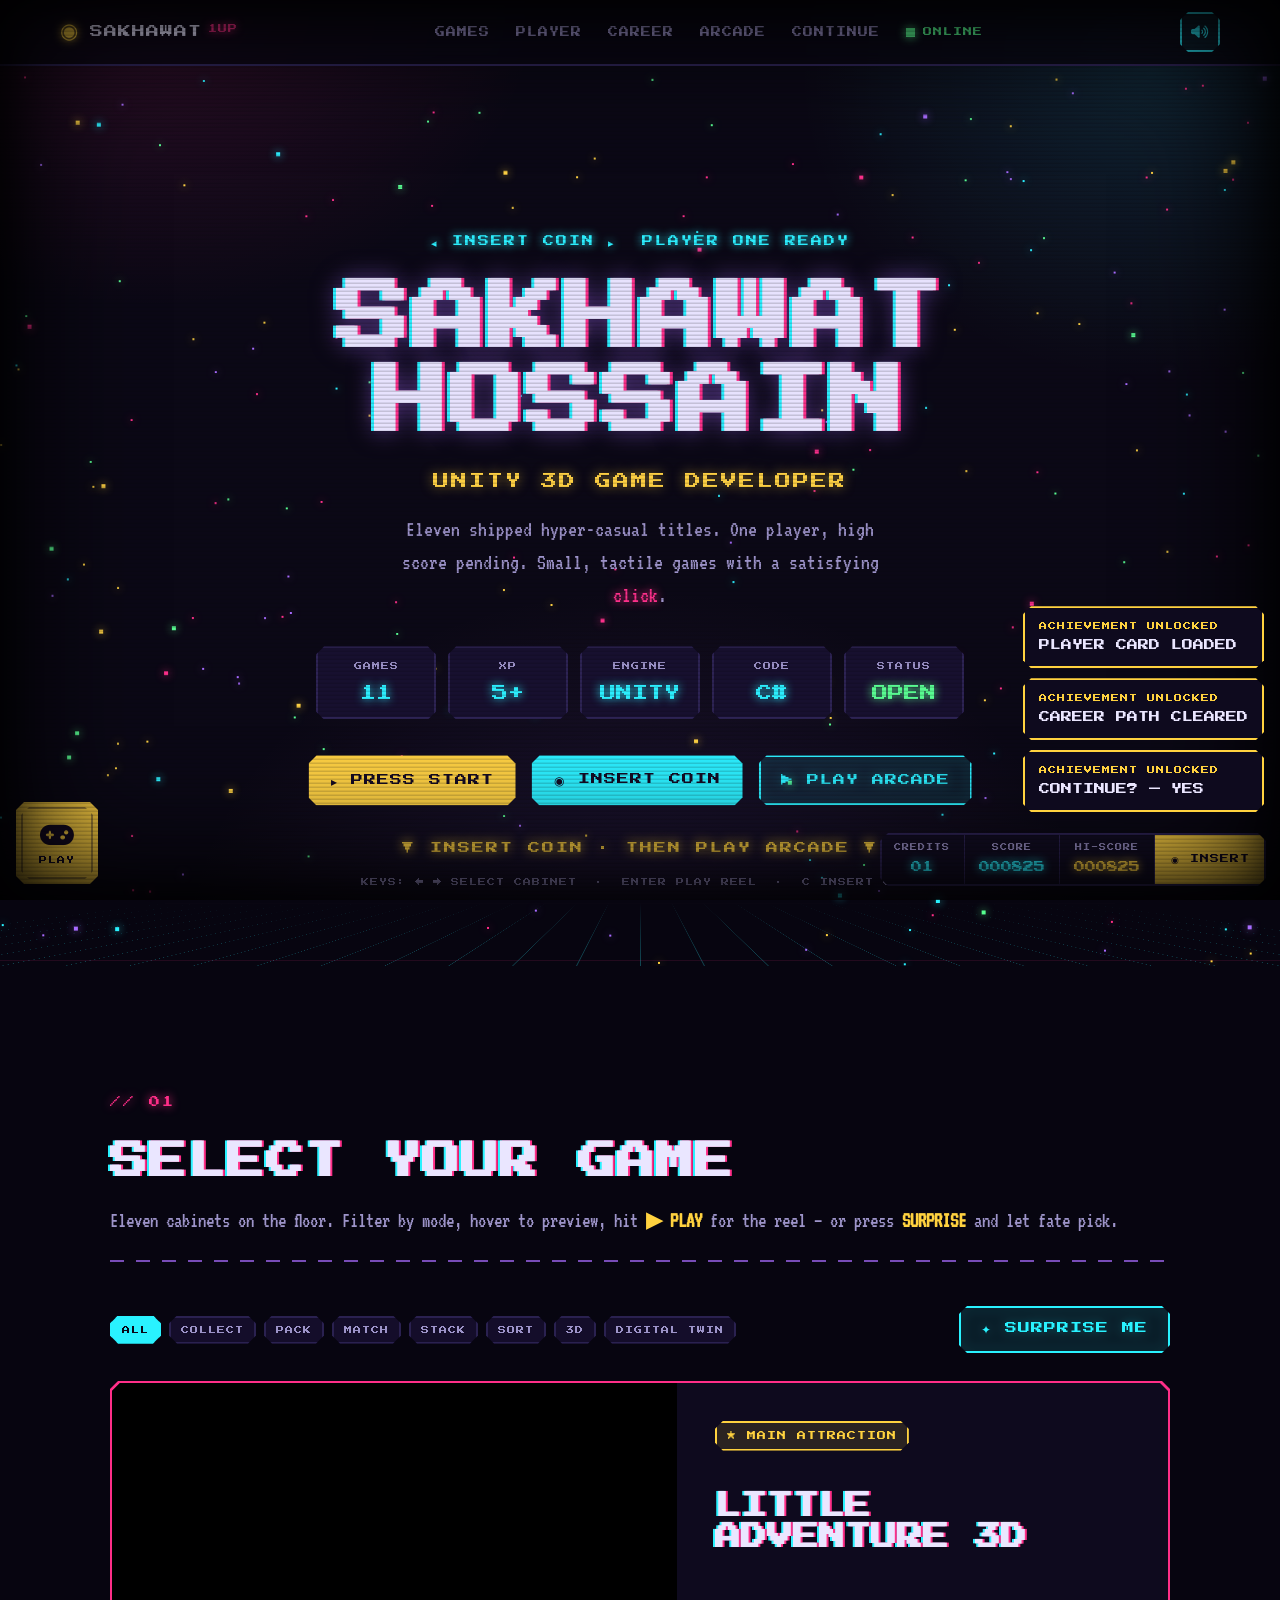
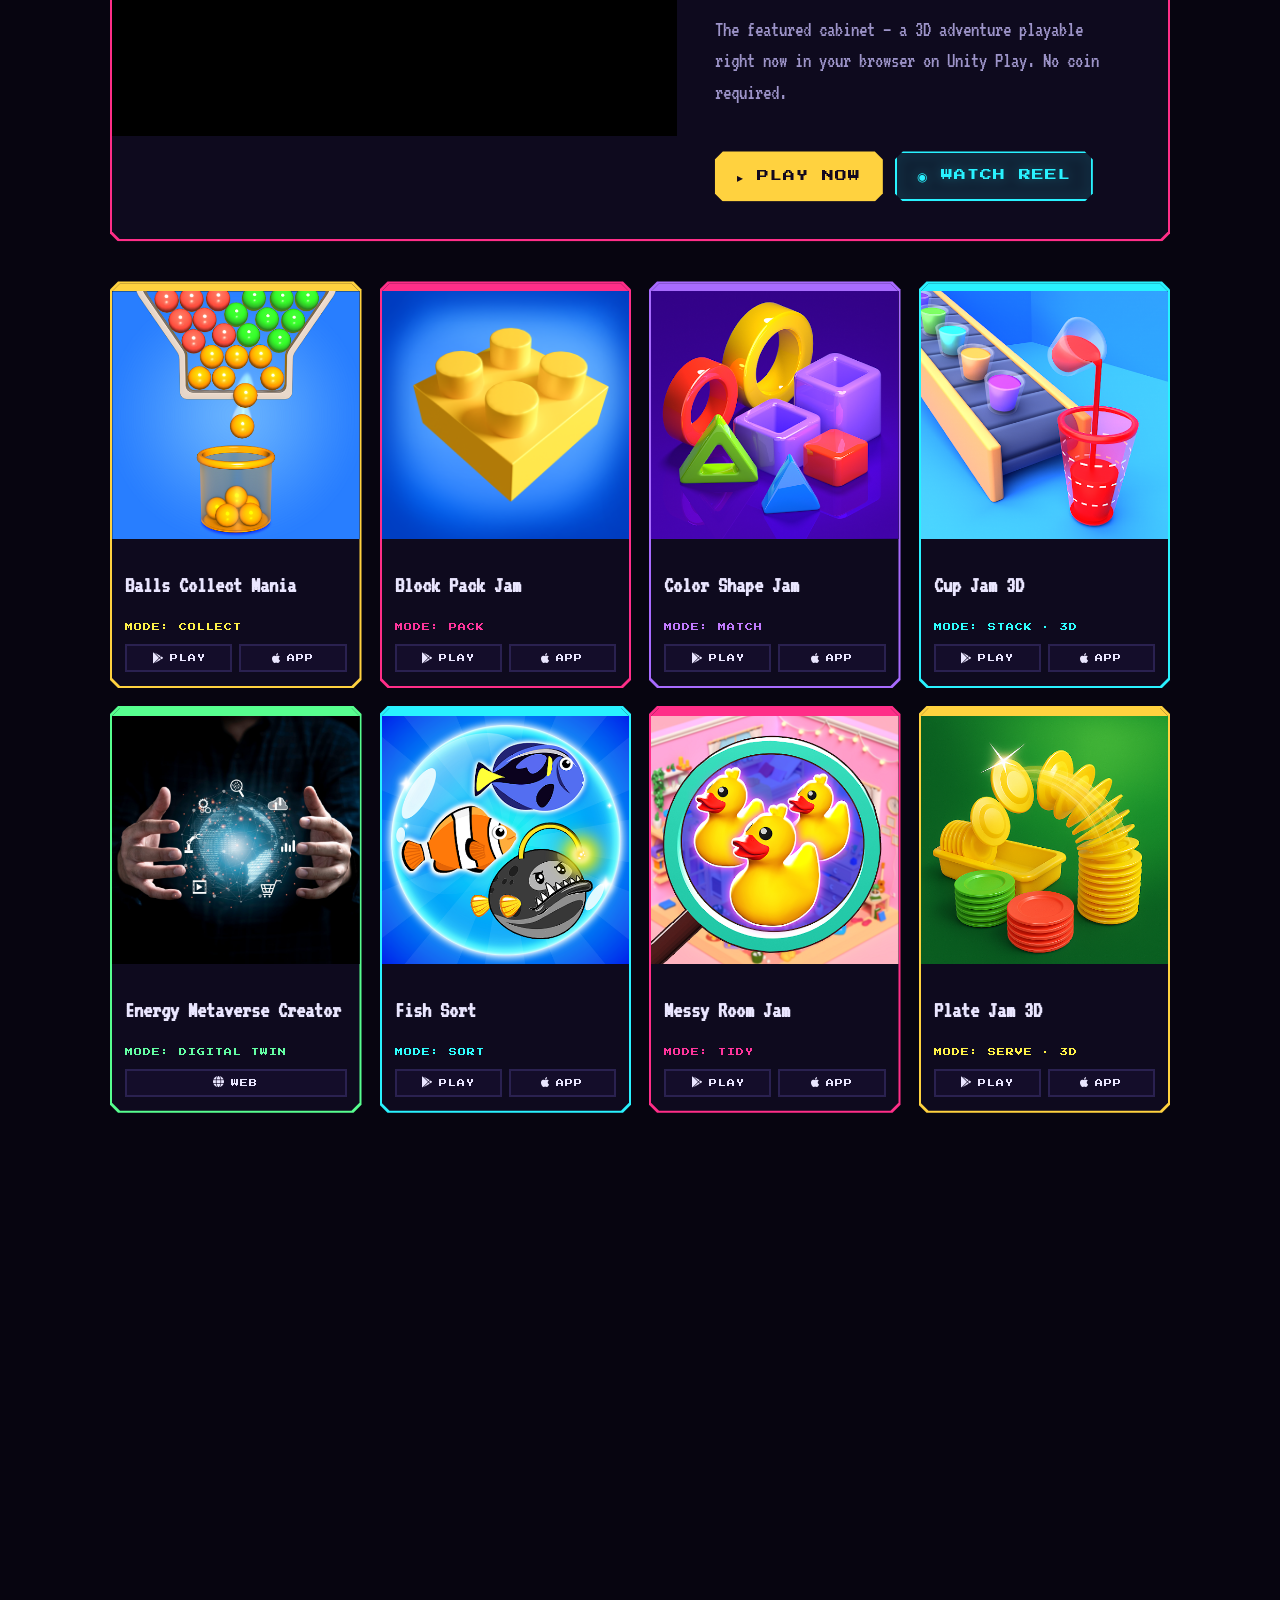
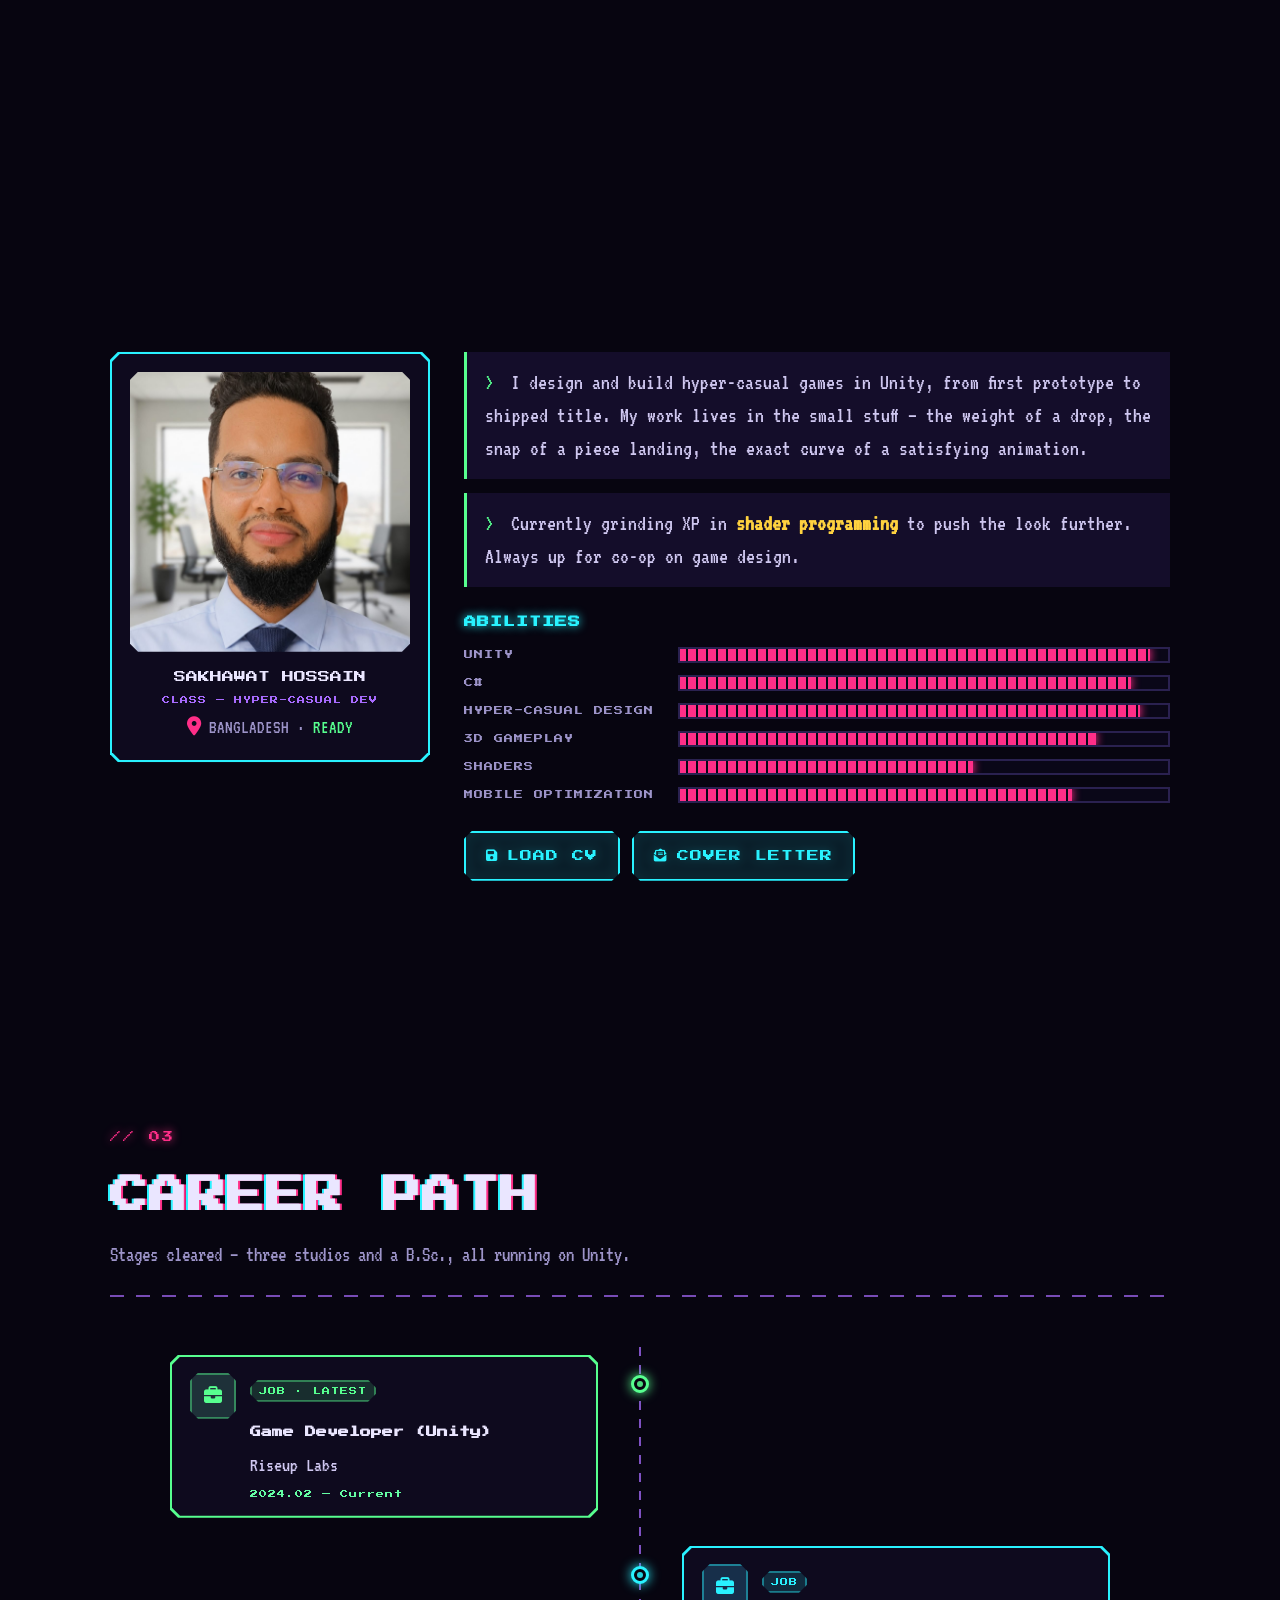
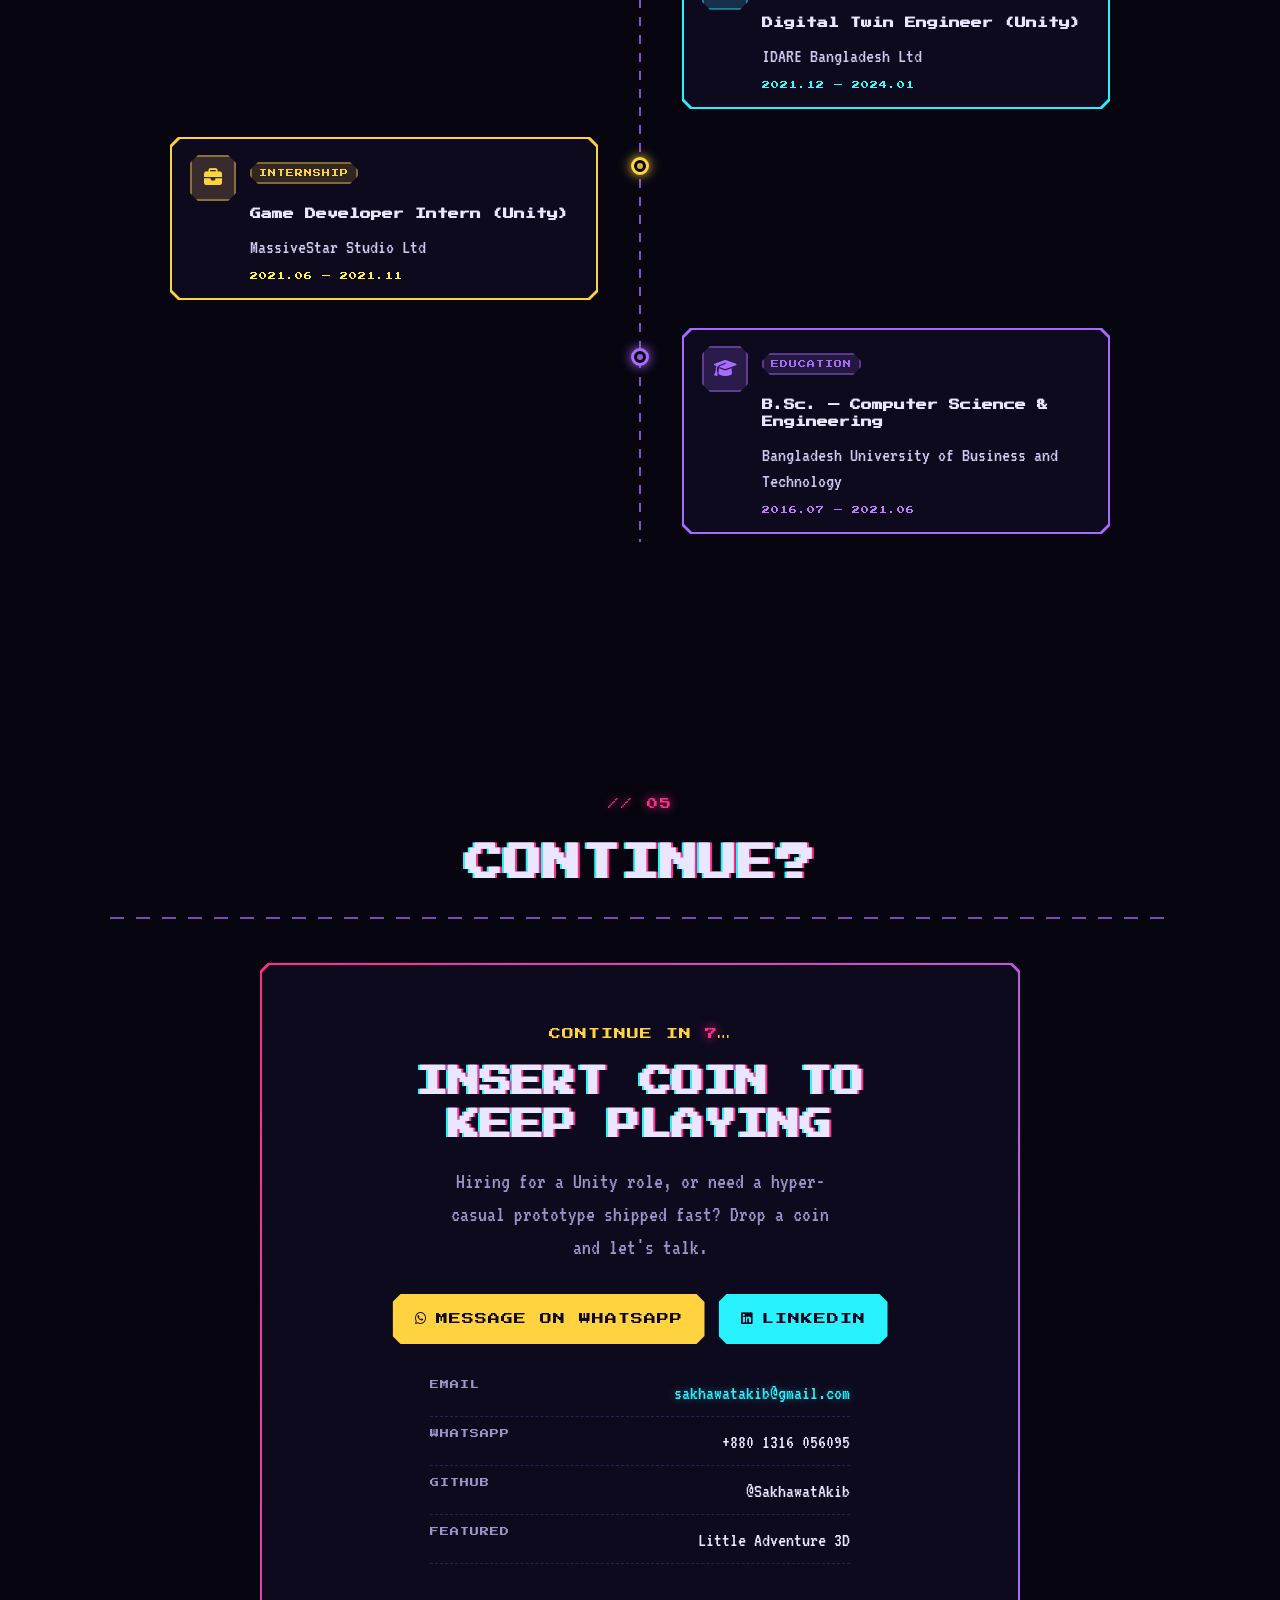
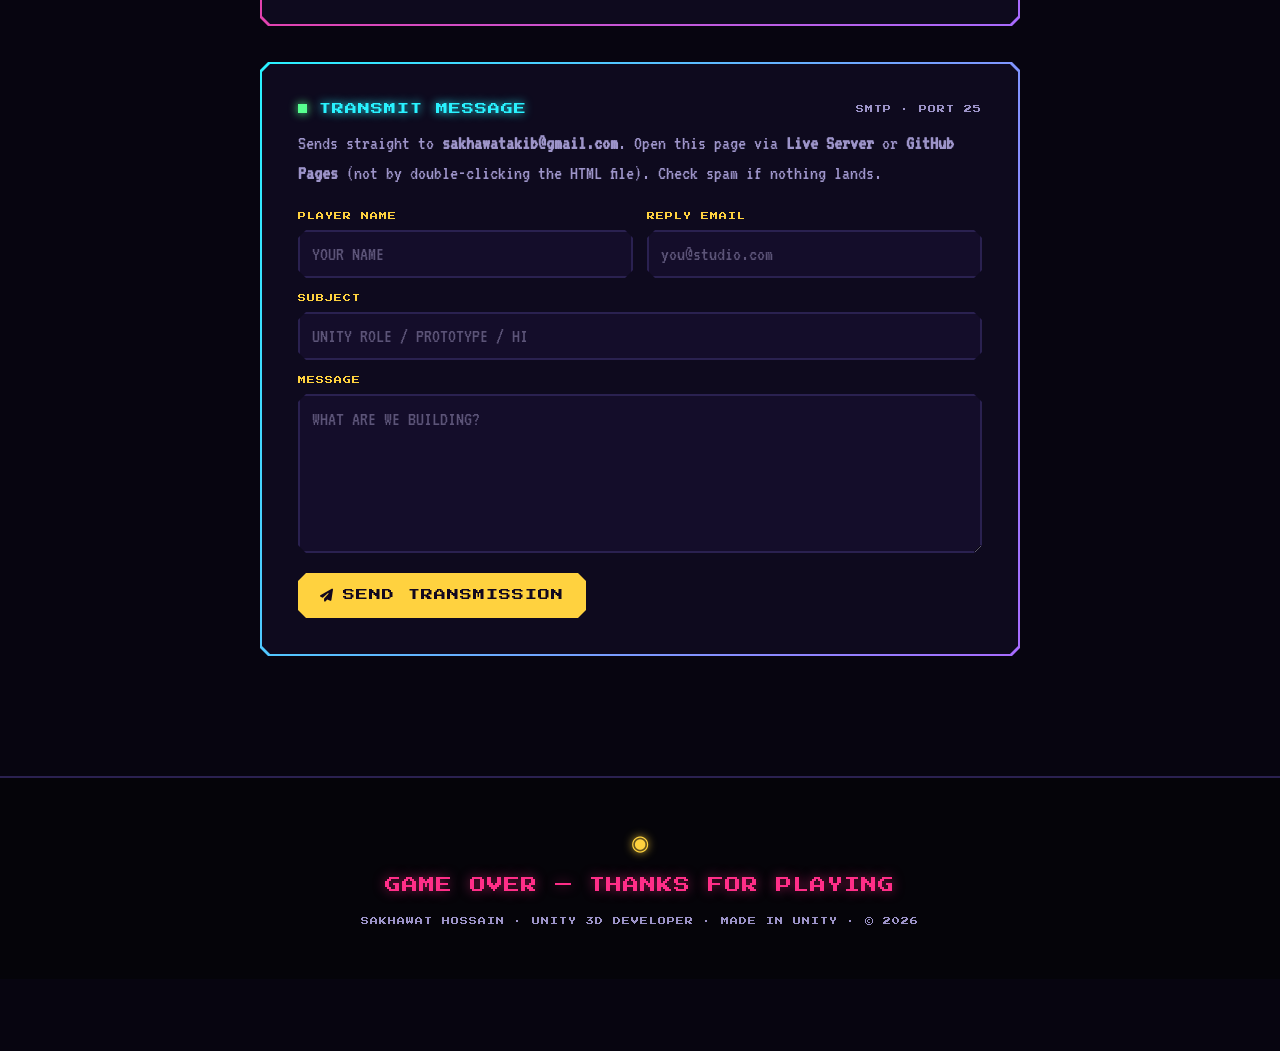
==== commit c1716f11: "Safe Backup" ====
--- a/index.html
+++ b/index.html
@@ -564,12 +564,12 @@
           <h3 class="cont-title">INSERT COIN TO<br>KEEP PLAYING</h3>
           <p class="cont-sub">Hiring for a Unity role, or need a hyper-casual prototype shipped fast? Drop a coin and let's talk.</p>
           <div class="cont-cta">
-            <a class="abtn abtn-amber" href="https://wa.me/8801316056035" target="_blank" rel="noopener"><i class="fa-brands fa-whatsapp"></i> MESSAGE ON WHATSAPP</a>
+            <a class="abtn abtn-amber" href="https://wa.me/8801316056095" target="_blank" rel="noopener"><i class="fa-brands fa-whatsapp"></i> MESSAGE ON WHATSAPP</a>
             <a class="abtn abtn-cyan" href="https://www.linkedin.com/in/sakhawat-hossain-28194318b" target="_blank" rel="noopener"><i class="fa-brands fa-linkedin"></i> LINKEDIN</a>
           </div>
           <ul class="cont-list">
             <li><span>EMAIL</span> <a href="mailto:sakhawatakib@gmail.com">sakhawatakib@gmail.com</a></li>
-            <li><span>WHATSAPP</span> +880 1316 056035</li>
+            <li><span>WHATSAPP</span> +880 1316 056095</li>
             <li><span>GITHUB</span> @SakhawatAkib</li>
             <li><span>FEATURED</span> Little Adventure 3D</li>
           </ul>
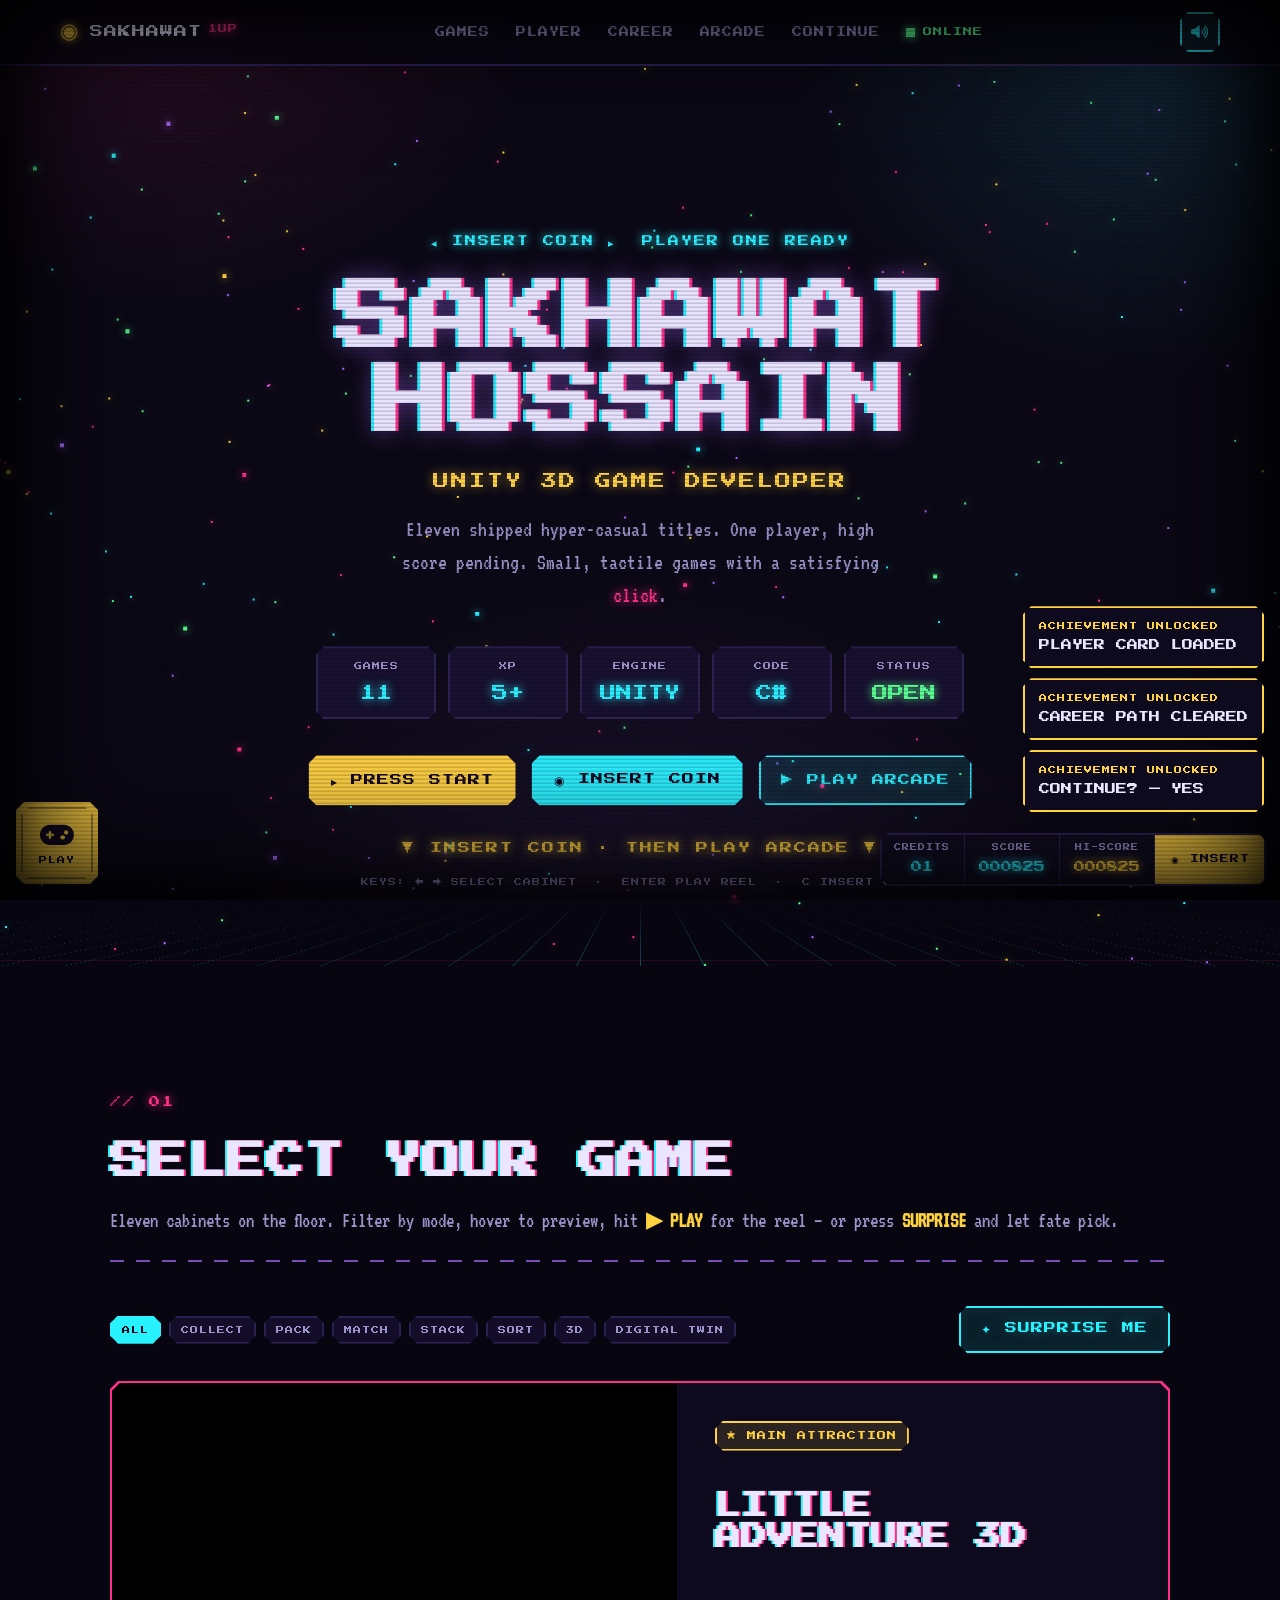
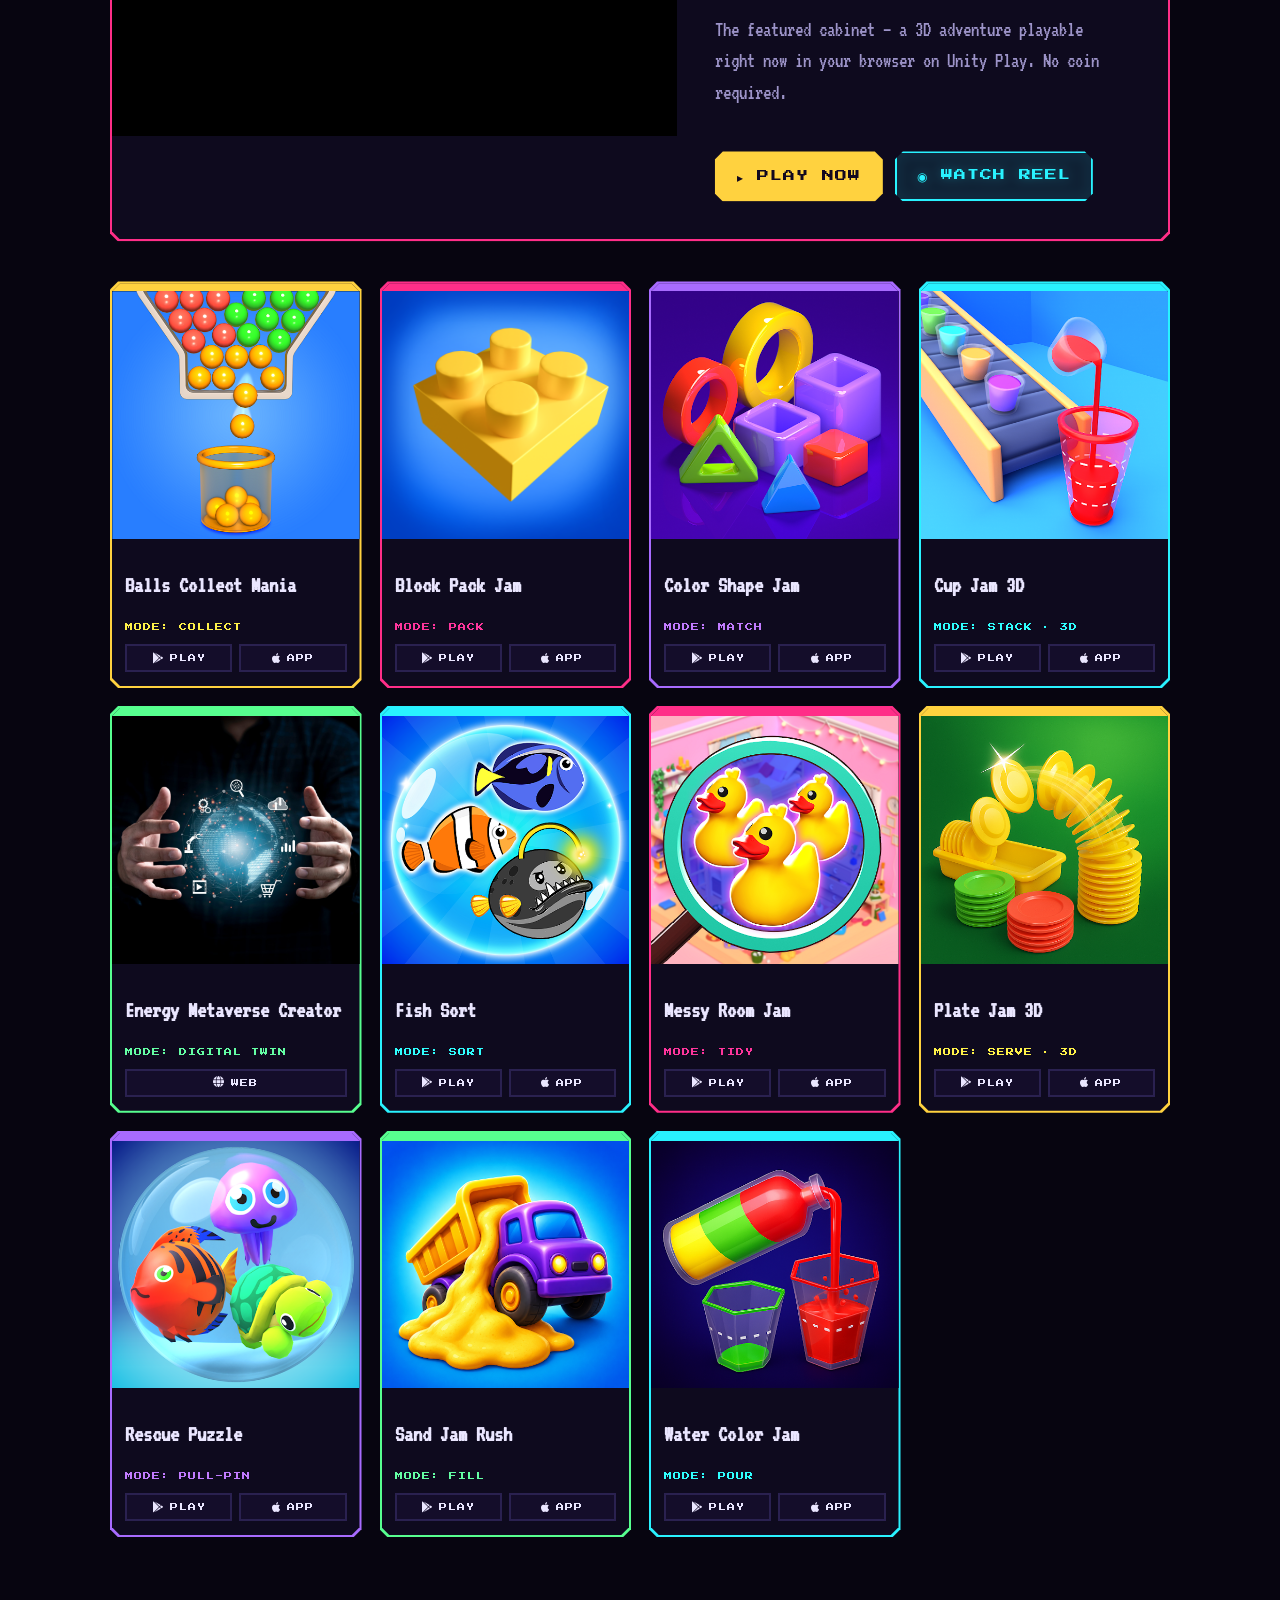
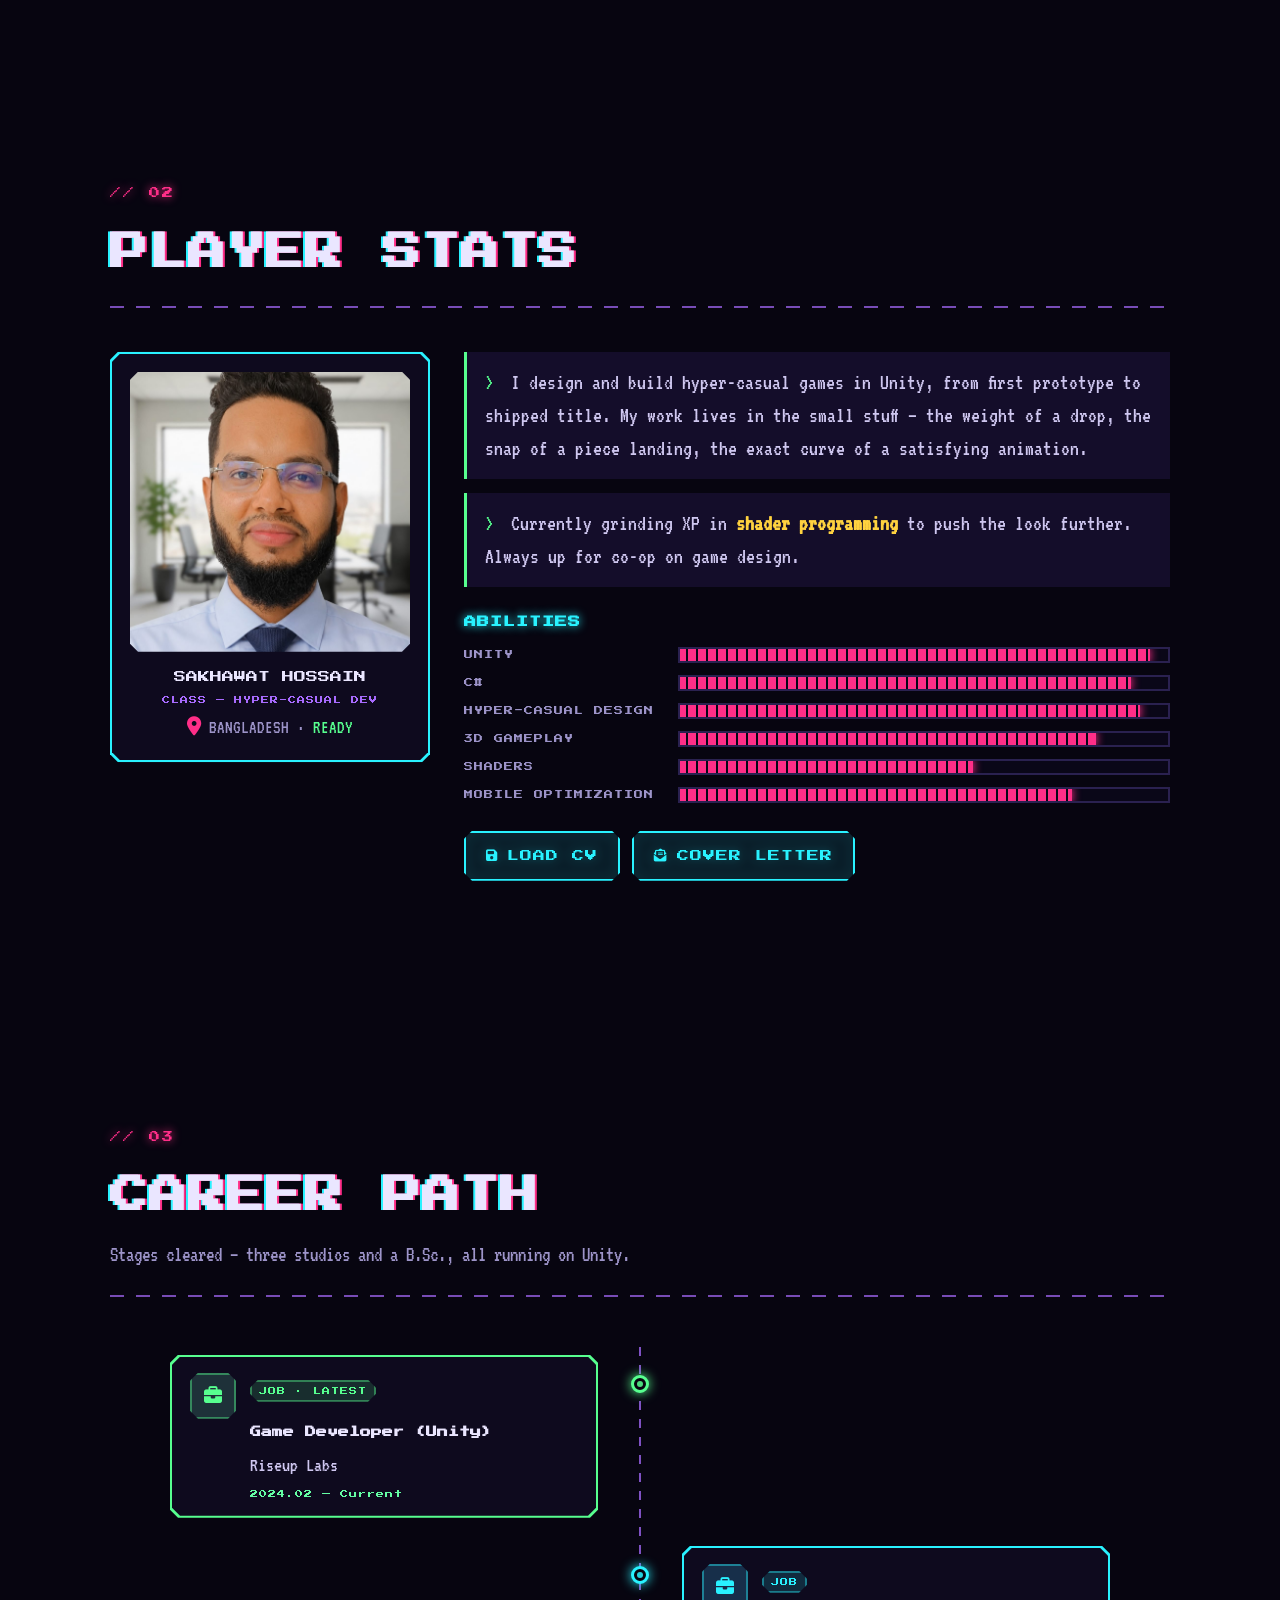
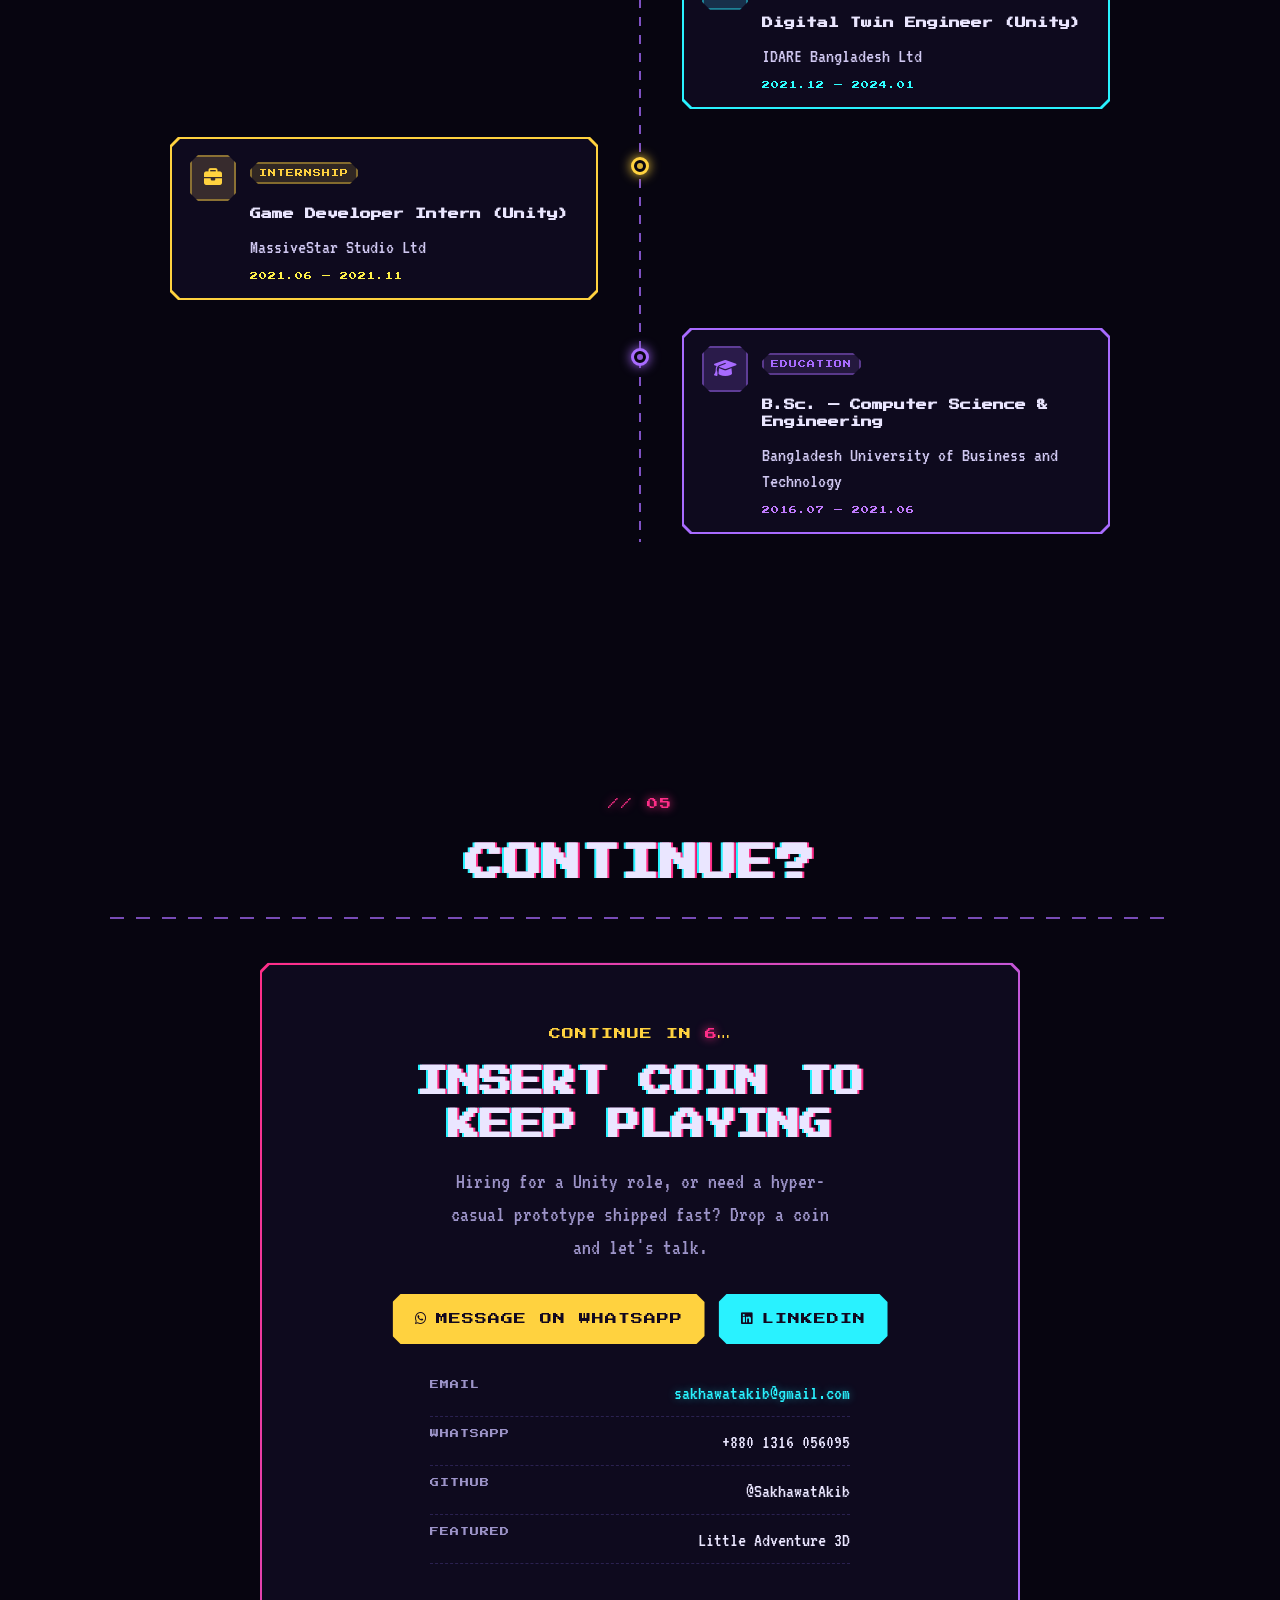
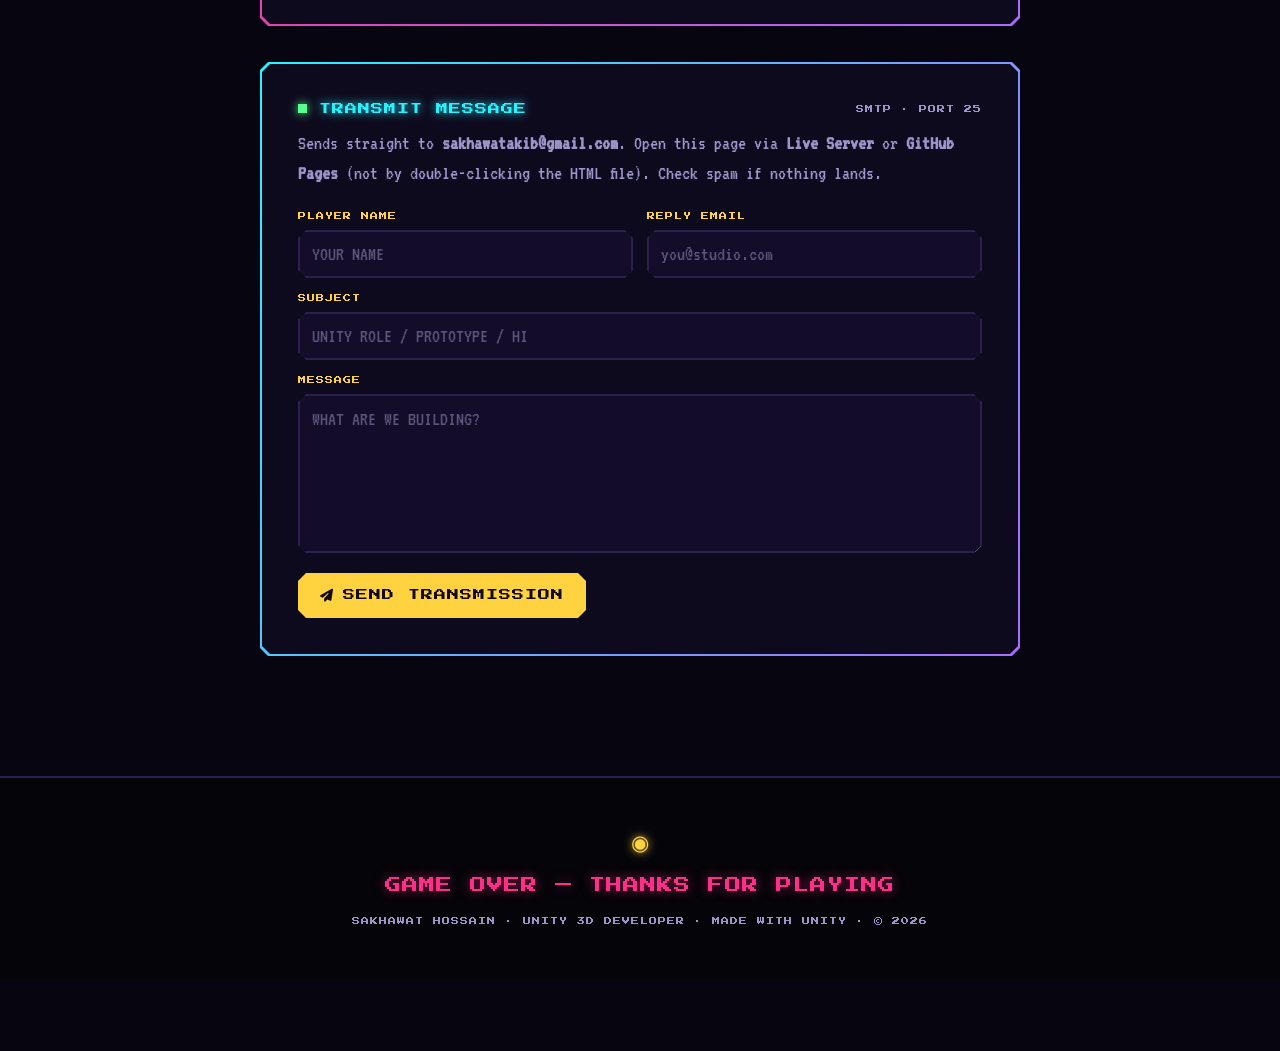
==== commit f3fbfb25: "Safe Backup" ====
--- a/index.html
+++ b/index.html
@@ -627,7 +627,7 @@
 <footer class="foot">
   <span class="coin">◉</span>
   <p class="foot-big">GAME OVER — THANKS FOR PLAYING</p>
-  <p class="foot-small">SAKHAWAT HOSSAIN · UNITY 3D DEVELOPER · MADE IN UNITY · © 2026</p>
+  <p class="foot-small">SAKHAWAT HOSSAIN · UNITY 3D DEVELOPER · MADE WITH UNITY · © 2026</p>
 </footer>
 
 <!-- ===== VIDEO CABINET (lightbox) ===== -->
